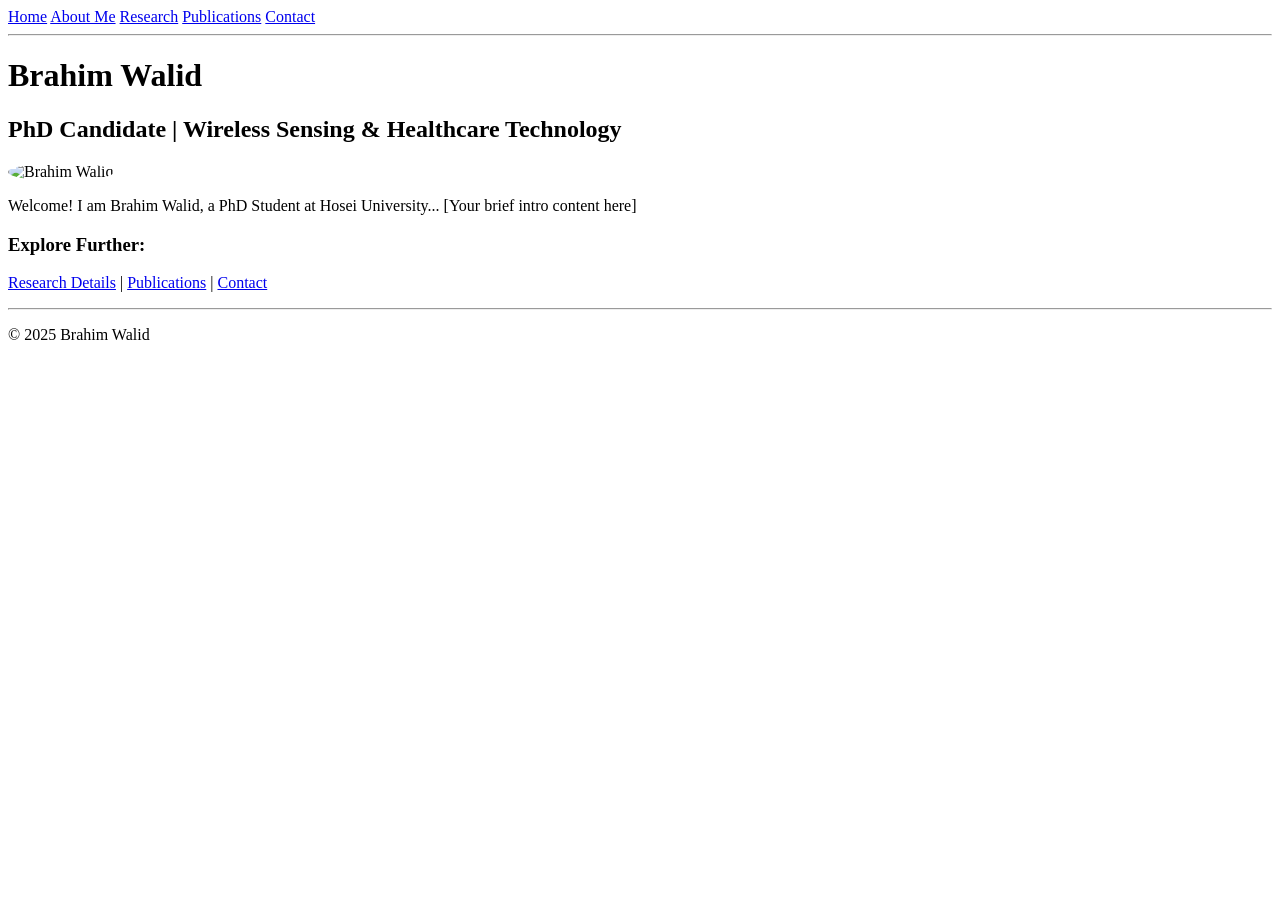
==== index.html @ 8ca1ec5a "initial" ====
<!DOCTYPE html>
<html lang="en">
<head>
    <meta charset="UTF-8">
    <meta name="viewport" content="width=device-width, initial-scale=1.0">
    <title>Brahim Walid - PhD Candidate</title>
    <link rel="stylesheet" href="css/style.css"> </head>
<body>
    <header>
        <nav>
            <a href="index.html">Home</a>
            <a href="about.html">About Me</a>
            <a href="research.html">Research</a>
            <a href="publications.html">Publications</a>
            <a href="contact.html">Contact</a>
            </nav>
        <hr>
    </header>

    <main>
        <h1>Brahim Walid</h1>
        <h2>PhD Candidate | Wireless Sensing & Healthcare Technology</h2>

        <section class="profile-intro">
             <img src="images/your-professional-photo.jpg" alt="Brahim Walid" style="width:150px; border-radius:50%;">
            <div>
                <p>
                    Welcome! I am Brahim Walid, a PhD Student at Hosei University... 
                    [Your brief intro content here]
                </p>
            </div>
        </section>
        
        <section>
            <h3>Explore Further:</h3>
             <p>
                 <a href="research.html">Research Details</a> |
                 <a href="publications.html">Publications</a> |
                 <a href="contact.html">Contact</a>
             </p>
         </section>
    </main>

    <footer>
        <hr>
        <p>&copy; 2025 Brahim Walid</p> </footer>
</body>
</html>
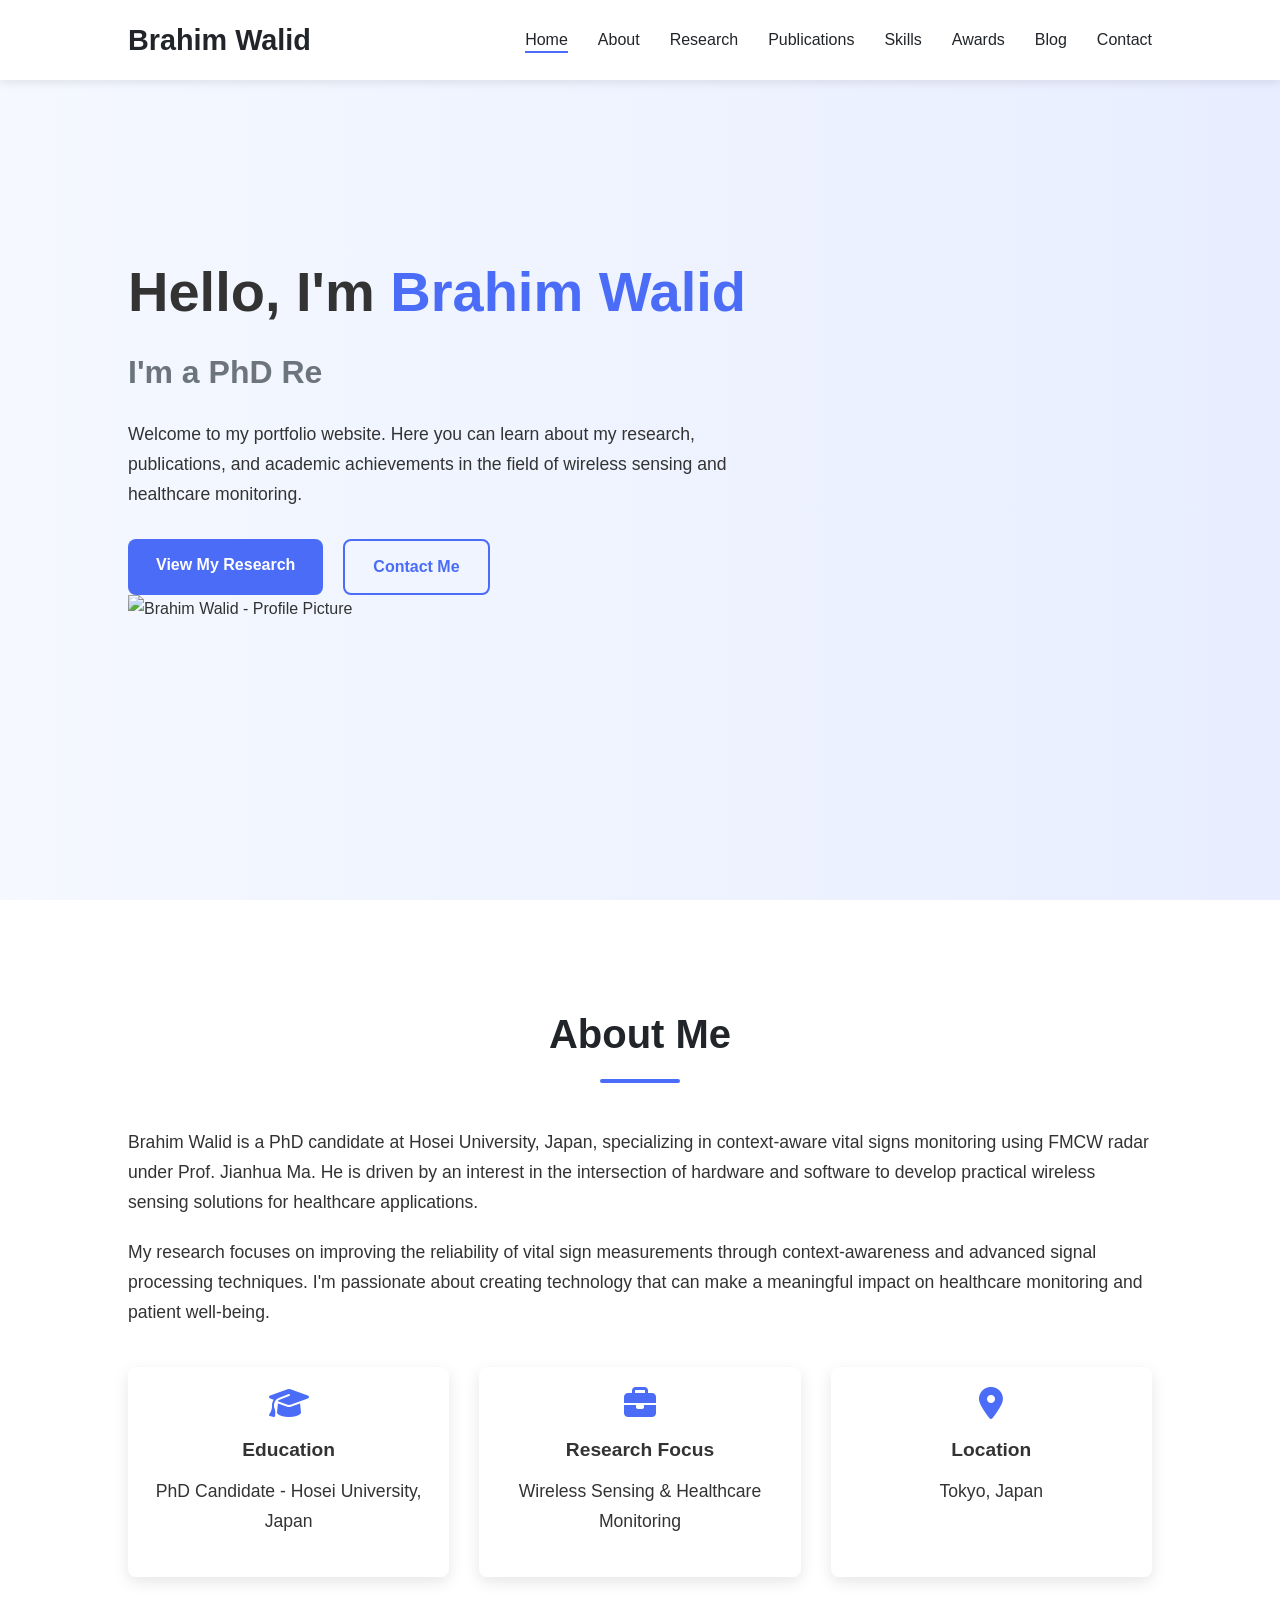
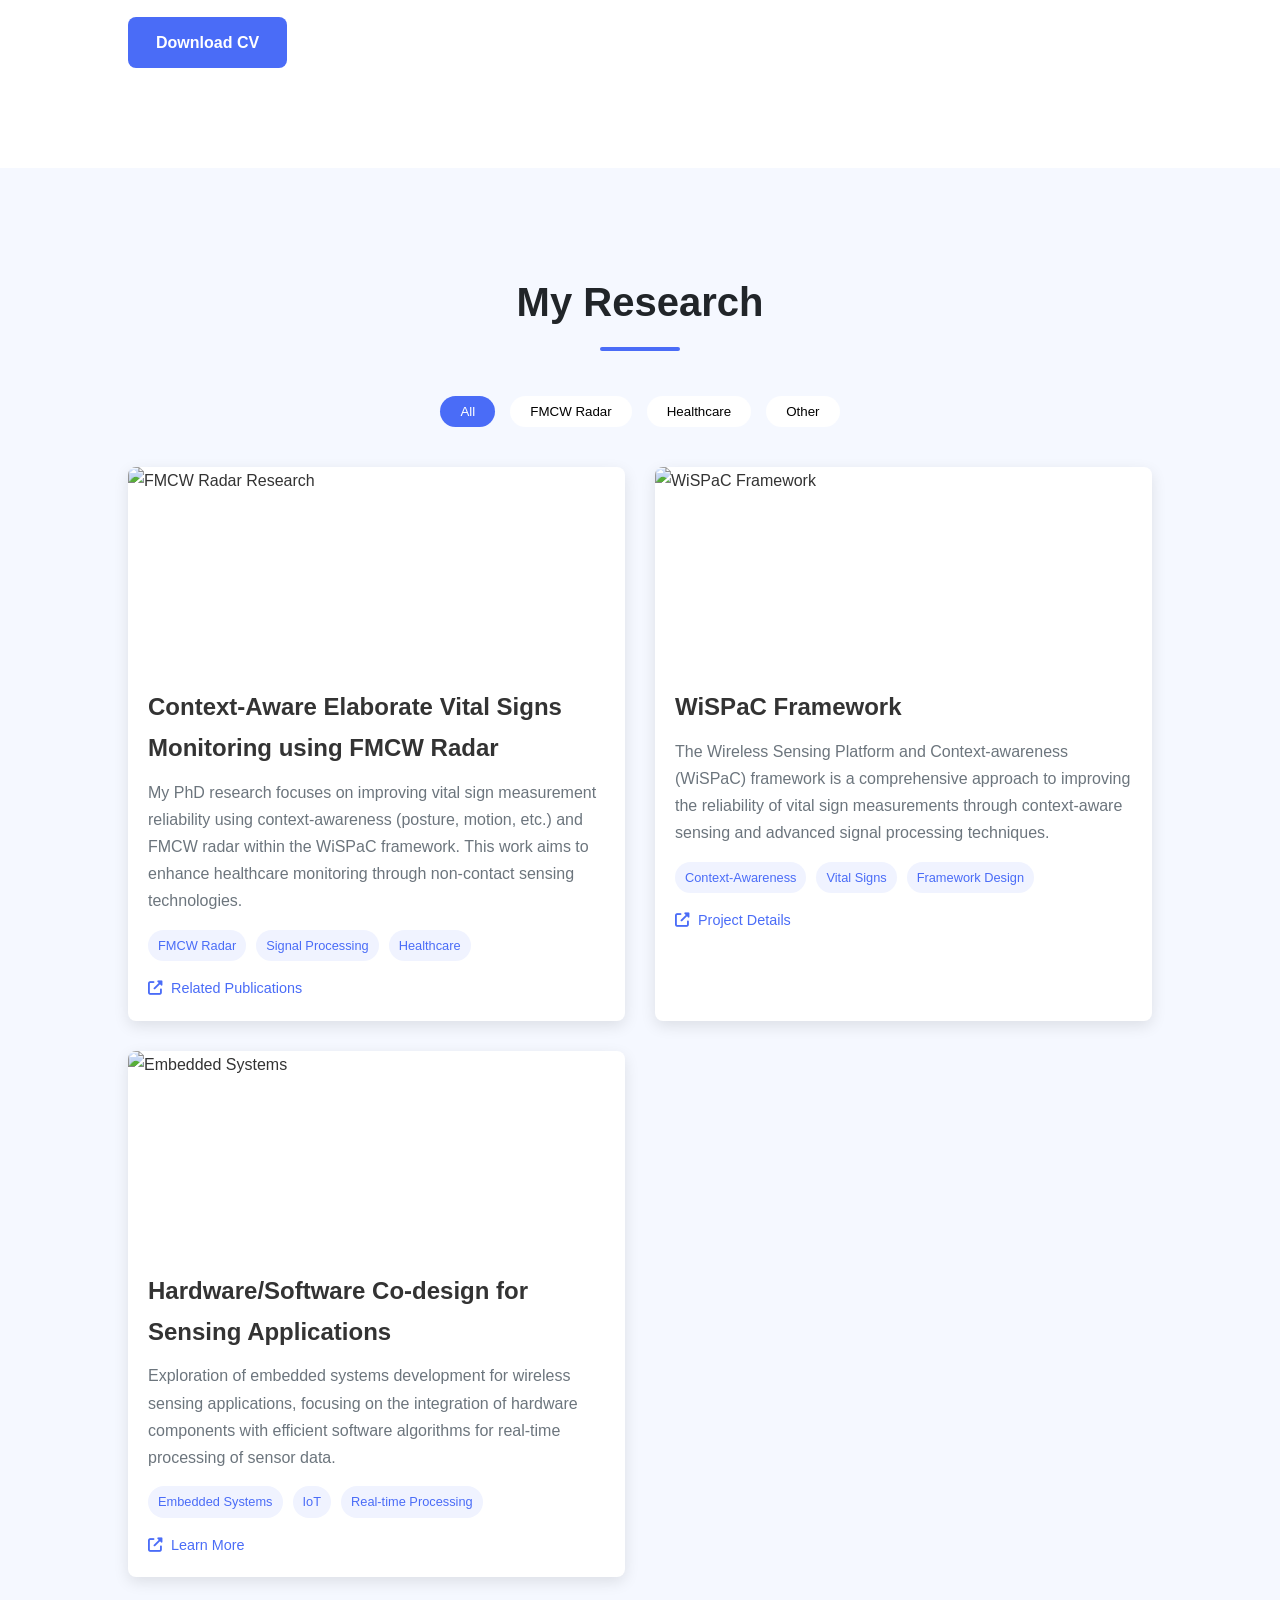
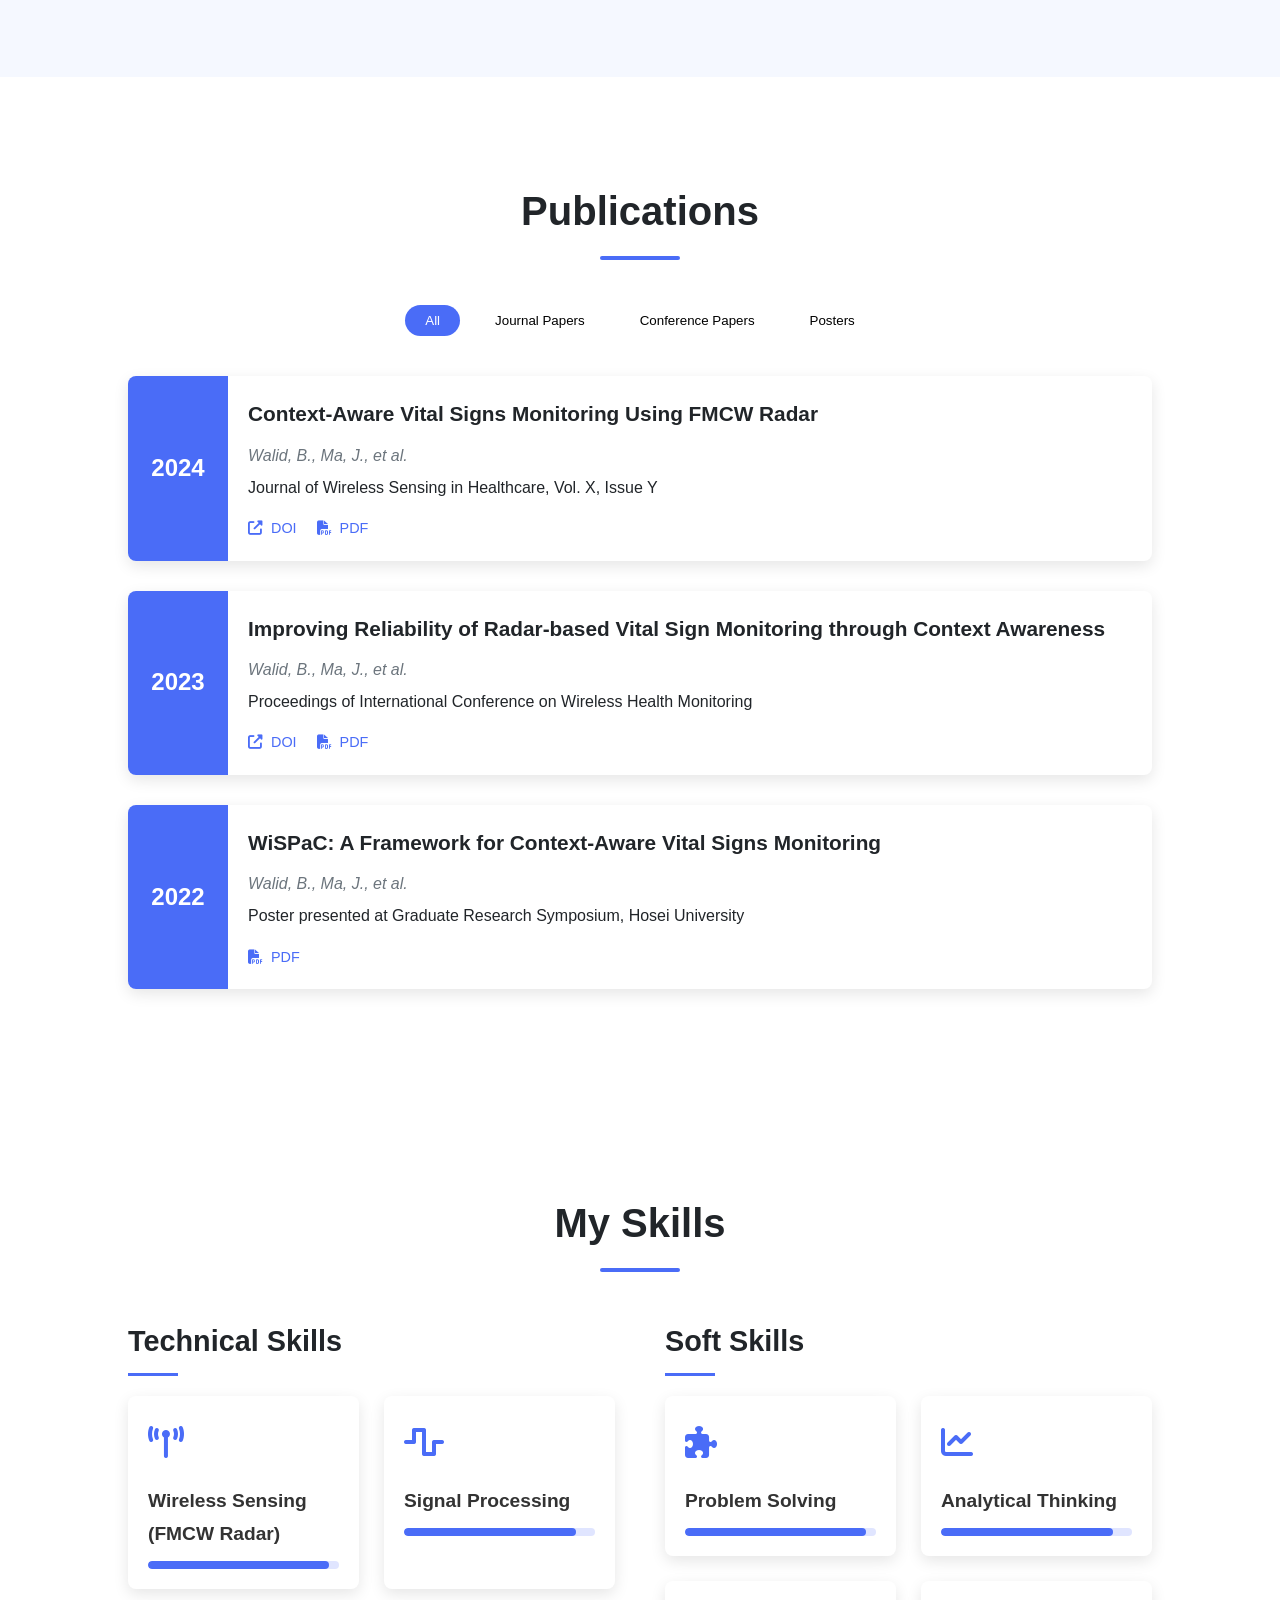
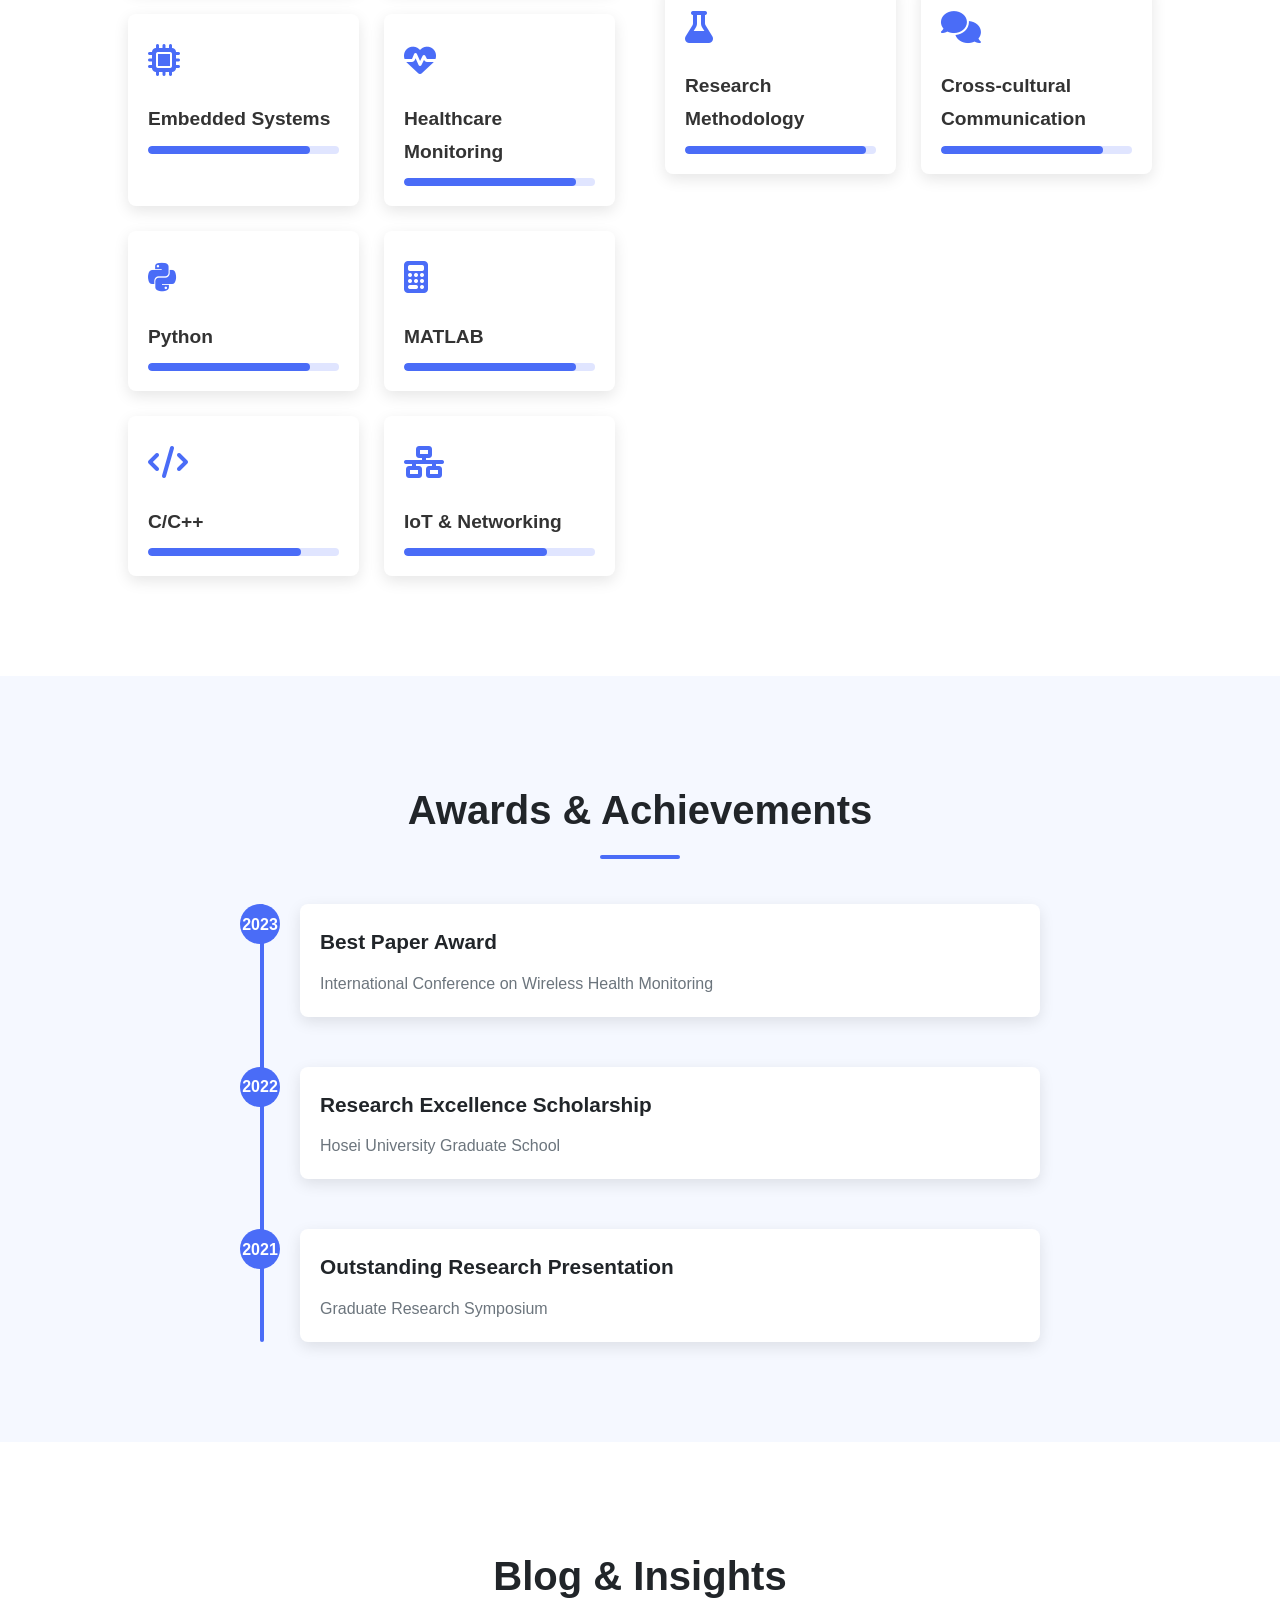
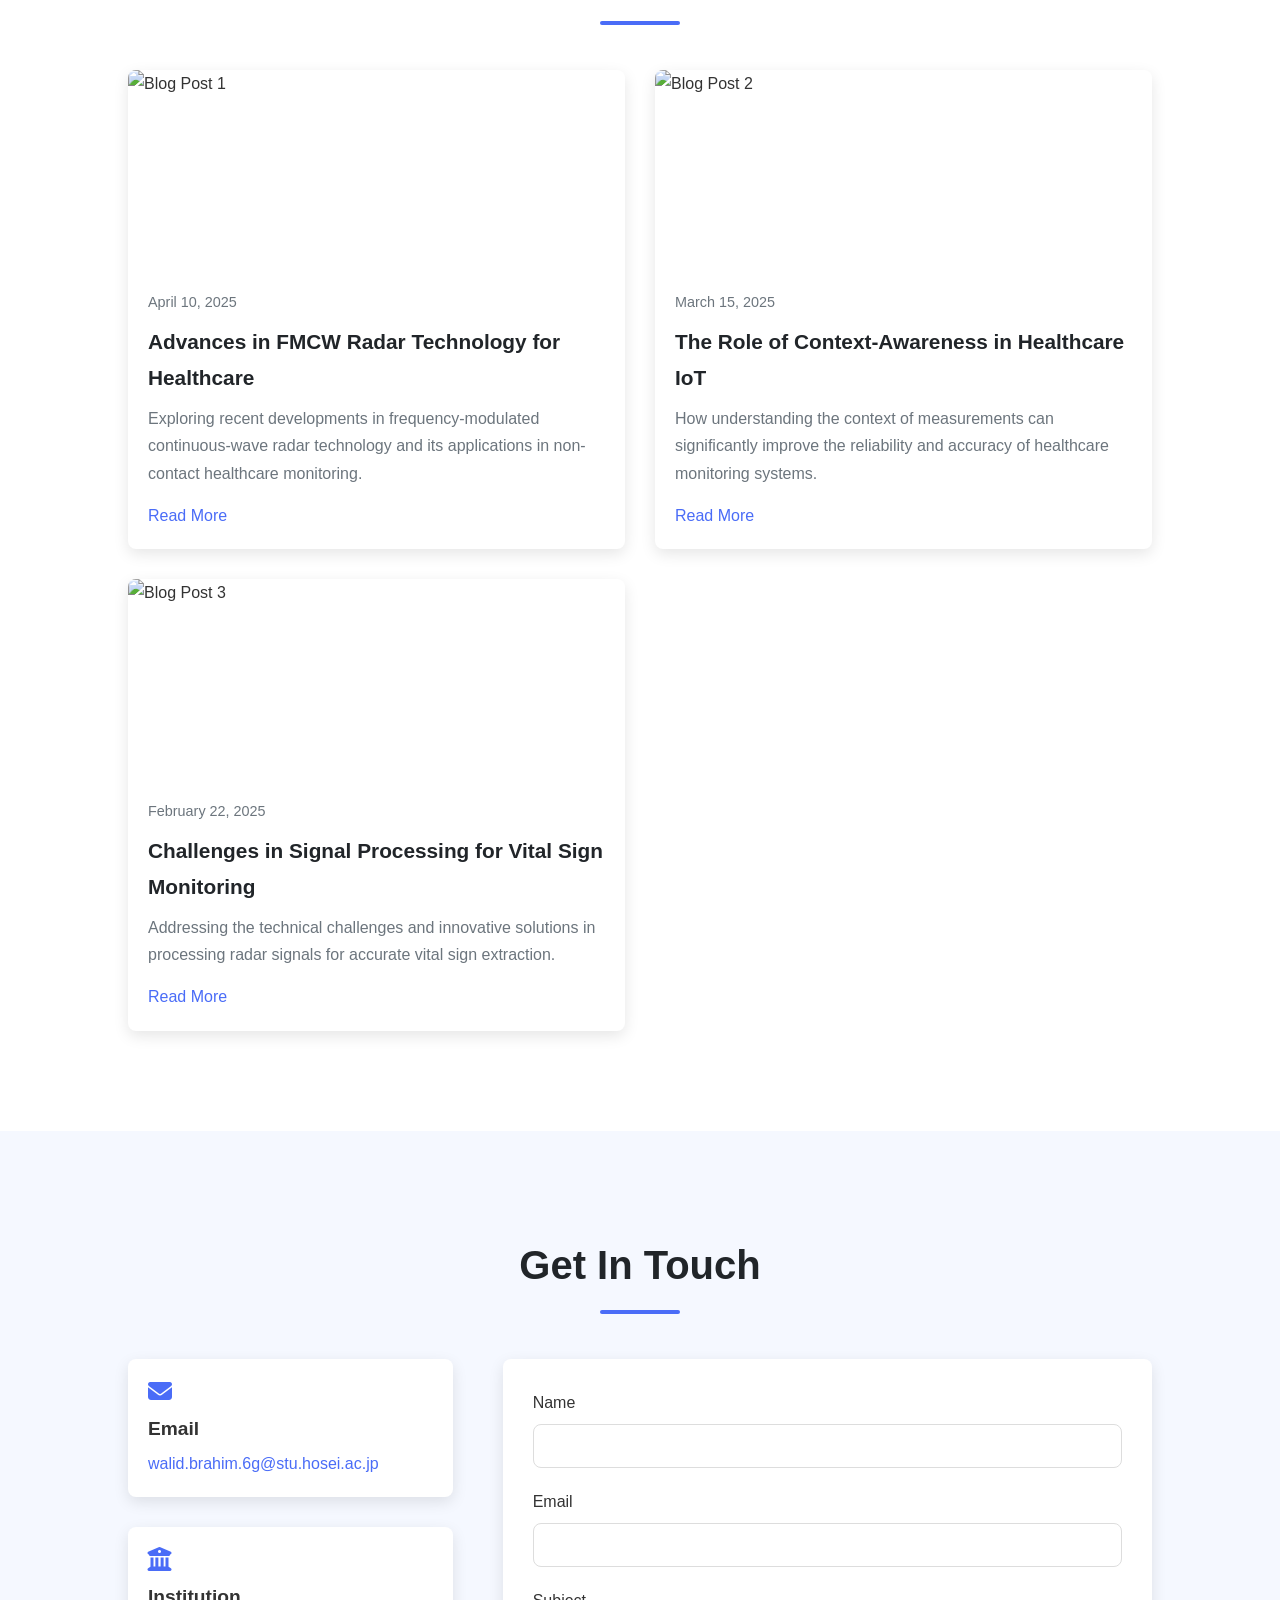
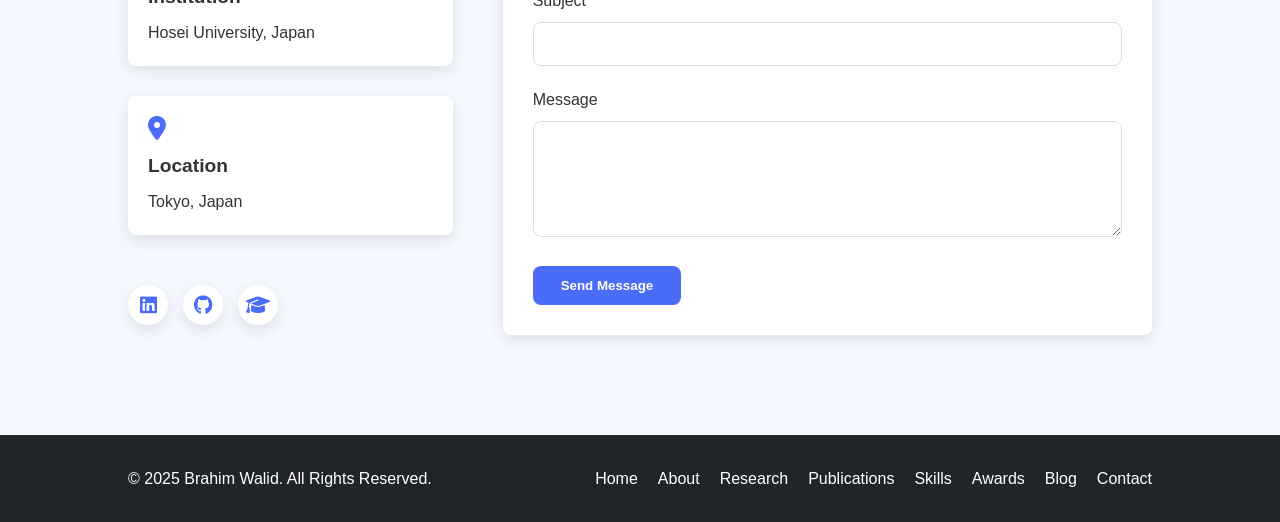
==== commit 6c068e6c: "initial" ====
--- a/index.html
+++ b/index.html
@@ -3,46 +3,457 @@
 <head>
     <meta charset="UTF-8">
     <meta name="viewport" content="width=device-width, initial-scale=1.0">
-    <title>Brahim Walid - PhD Candidate</title>
-    <link rel="stylesheet" href="css/style.css"> </head>
+    <title>Brahim Walid - PhD Researcher</title>
+    <link rel="stylesheet" href="css/styles.css">
+    <link rel="stylesheet" href="css/researcher.css">
+    <link rel="stylesheet" href="https://cdnjs.cloudflare.com/ajax/libs/font-awesome/6.4.0/css/all.min.css">
+    <meta name="description" content="Professional portfolio of Brahim Walid, PhD Candidate at Hosei University specializing in context-aware vital signs monitoring using FMCW radar">
+</head>
 <body>
     <header>
-        <nav>
-            <a href="index.html">Home</a>
-            <a href="about.html">About Me</a>
-            <a href="research.html">Research</a>
-            <a href="publications.html">Publications</a>
-            <a href="contact.html">Contact</a>
+        <div class="container">
+            <nav>
+                <div class="logo">
+                    <h1>Brahim Walid</h1>
+                </div>
+                <ul class="nav-links">
+                    <li><a href="#home">Home</a></li>
+                    <li><a href="#about">About</a></li>
+                    <li><a href="#research">Research</a></li>
+                    <li><a href="#publications">Publications</a></li>
+                    <li><a href="#skills">Skills</a></li>
+                    <li><a href="#awards">Awards</a></li>
+                    <li><a href="#blog">Blog</a></li>
+                    <li><a href="#contact">Contact</a></li>
+                </ul>
+                <div class="hamburger">
+                    <span></span>
+                    <span></span>
+                    <span></span>
+                </div>
             </nav>
-        <hr>
+        </div>
     </header>
 
-    <main>
-        <h1>Brahim Walid</h1>
-        <h2>PhD Candidate | Wireless Sensing & Healthcare Technology</h2>
-
-        <section class="profile-intro">
-             <img src="images/your-professional-photo.jpg" alt="Brahim Walid" style="width:150px; border-radius:50%;">
-            <div>
-                <p>
-                    Welcome! I am Brahim Walid, a PhD Student at Hosei University... 
-                    [Your brief intro content here]
-                </p>
-            </div>
-        </section>
-        
-        <section>
-            <h3>Explore Further:</h3>
-             <p>
-                 <a href="research.html">Research Details</a> |
-                 <a href="publications.html">Publications</a> |
-                 <a href="contact.html">Contact</a>
-             </p>
-         </section>
-    </main>
+    <section id="home" class="hero">
+        <div class="container">
+            <div class="hero-content">
+                <h1>Hello, I'm <span class="highlight">Brahim Walid</span></h1>
+                <h2>I'm a <span class="typed-text"></span></h2>
+                <p>Welcome to my portfolio website. Here you can learn about my research, publications, and academic achievements in the field of wireless sensing and healthcare monitoring.</p>
+                <div class="cta-buttons">
+                    <a href="#research" class="btn primary-btn">View My Research</a>
+                    <a href="#contact" class="btn secondary-btn">Contact Me</a>
+                </div>
+            </div>
+            <div class="hero-image">
+                <!-- Replace with your image -->
+                <img src="images/profile.jpg" alt="Brahim Walid - Profile Picture" class="profile-picture">
+                <!-- Optional: Add a class like 'profile-picture' if you need to style the image specifically -->
+            </div>
+        </div>
+    </section>
+
+    <section id="about" class="about">
+        <div class="container">
+            <h2 class="section-title">About Me</h2>
+            <div class="about-content">
+                <div class="about-text">
+                    <p>Brahim Walid is a PhD candidate at Hosei University, Japan, specializing in context-aware vital signs monitoring using FMCW radar under Prof. Jianhua Ma. He is driven by an interest in the intersection of hardware and software to develop practical wireless sensing solutions for healthcare applications.</p>
+                    <p>My research focuses on improving the reliability of vital sign measurements through context-awareness and advanced signal processing techniques. I'm passionate about creating technology that can make a meaningful impact on healthcare monitoring and patient well-being.</p>
+                    <div class="about-details">
+                        <div class="detail-item">
+                            <i class="fas fa-graduation-cap"></i>
+                            <h3>Education</h3>
+                            <p>PhD Candidate - Hosei University, Japan</p>
+                        </div>
+                        <div class="detail-item">
+                            <i class="fas fa-briefcase"></i>
+                            <h3>Research Focus</h3>
+                            <p>Wireless Sensing & Healthcare Monitoring</p>
+                        </div>
+                        <div class="detail-item">
+                            <i class="fas fa-map-marker-alt"></i>
+                            <h3>Location</h3>
+                            <p>Tokyo, Japan</p>
+                        </div>
+                    </div>
+                    <a href="#" class="btn primary-btn">Download CV</a>
+                </div>
+            </div>
+        </div>
+    </section>
+
+    <section id="research" class="projects">
+        <div class="container">
+            <h2 class="section-title">My Research</h2>
+            <div class="project-filters">
+                <button class="filter-btn active" data-filter="all">All</button>
+                <button class="filter-btn" data-filter="radar">FMCW Radar</button>
+                <button class="filter-btn" data-filter="healthcare">Healthcare</button>
+                <button class="filter-btn" data-filter="other">Other</button>
+            </div>
+            <div class="projects-grid">
+                <!-- Project 1 -->
+                <div class="project-card" data-category="radar">
+                    <div class="project-img">
+                        <img src="https://via.placeholder.com/600x400" alt="FMCW Radar Research">
+                    </div>
+                    <div class="project-info">
+                        <h3>Context-Aware Elaborate Vital Signs Monitoring using FMCW Radar</h3>
+                        <p>My PhD research focuses on improving vital sign measurement reliability using context-awareness (posture, motion, etc.) and FMCW radar within the WiSPaC framework. This work aims to enhance healthcare monitoring through non-contact sensing technologies.</p>
+                        <div class="project-tags">
+                            <span>FMCW Radar</span>
+                            <span>Signal Processing</span>
+                            <span>Healthcare</span>
+                        </div>
+                        <div class="project-links">
+                            <a href="#publications" target="_blank"><i class="fas fa-external-link-alt"></i> Related Publications</a>
+                        </div>
+                    </div>
+                </div>
+                
+                <!-- Project 2 -->
+                <div class="project-card" data-category="healthcare">
+                    <div class="project-img">
+                        <img src="https://via.placeholder.com/600x400" alt="WiSPaC Framework">
+                    </div>
+                    <div class="project-info">
+                        <h3>WiSPaC Framework</h3>
+                        <p>The Wireless Sensing Platform and Context-awareness (WiSPaC) framework is a comprehensive approach to improving the reliability of vital sign measurements through context-aware sensing and advanced signal processing techniques.</p>
+                        <div class="project-tags">
+                            <span>Context-Awareness</span>
+                            <span>Vital Signs</span>
+                            <span>Framework Design</span>
+                        </div>
+                        <div class="project-links">
+                            <a href="#" target="_blank"><i class="fas fa-external-link-alt"></i> Project Details</a>
+                        </div>
+                    </div>
+                </div>
+                
+                <!-- Project 3 -->
+                <div class="project-card" data-category="other">
+                    <div class="project-img">
+                        <img src="https://via.placeholder.com/600x400" alt="Embedded Systems">
+                    </div>
+                    <div class="project-info">
+                        <h3>Hardware/Software Co-design for Sensing Applications</h3>
+                        <p>Exploration of embedded systems development for wireless sensing applications, focusing on the integration of hardware components with efficient software algorithms for real-time processing of sensor data.</p>
+                        <div class="project-tags">
+                            <span>Embedded Systems</span>
+                            <span>IoT</span>
+                            <span>Real-time Processing</span>
+                        </div>
+                        <div class="project-links">
+                            <a href="#" target="_blank"><i class="fas fa-external-link-alt"></i> Learn More</a>
+                        </div>
+                    </div>
+                </div>
+            </div>
+        </div>
+    </section>
+
+    <section id="publications" class="publications">
+        <div class="container">
+            <h2 class="section-title">Publications</h2>
+            <div class="publications-content">
+                <div class="publication-filters">
+                    <button class="filter-btn active" data-filter="all">All</button>
+                    <button class="filter-btn" data-filter="journal">Journal Papers</button>
+                    <button class="filter-btn" data-filter="conference">Conference Papers</button>
+                    <button class="filter-btn" data-filter="poster">Posters</button>
+                </div>
+                <div class="publications-list">
+                    <!-- Sample publications - replace with actual publications -->
+                    <div class="publication-item" data-category="journal">
+                        <div class="publication-year">2024</div>
+                        <div class="publication-details">
+                            <h3>Context-Aware Vital Signs Monitoring Using FMCW Radar</h3>
+                            <p class="authors">Walid, B., Ma, J., et al.</p>
+                            <p class="journal">Journal of Wireless Sensing in Healthcare, Vol. X, Issue Y</p>
+                            <div class="publication-links">
+                                <a href="#" target="_blank"><i class="fas fa-external-link-alt"></i> DOI</a>
+                                <a href="#" target="_blank"><i class="fas fa-file-pdf"></i> PDF</a>
+                            </div>
+                        </div>
+                    </div>
+                    
+                    <div class="publication-item" data-category="conference">
+                        <div class="publication-year">2023</div>
+                        <div class="publication-details">
+                            <h3>Improving Reliability of Radar-based Vital Sign Monitoring through Context Awareness</h3>
+                            <p class="authors">Walid, B., Ma, J., et al.</p>
+                            <p class="journal">Proceedings of International Conference on Wireless Health Monitoring</p>
+                            <div class="publication-links">
+                                <a href="#" target="_blank"><i class="fas fa-external-link-alt"></i> DOI</a>
+                                <a href="#" target="_blank"><i class="fas fa-file-pdf"></i> PDF</a>
+                            </div>
+                        </div>
+                    </div>
+                    
+                    <div class="publication-item" data-category="poster">
+                        <div class="publication-year">2022</div>
+                        <div class="publication-details">
+                            <h3>WiSPaC: A Framework for Context-Aware Vital Signs Monitoring</h3>
+                            <p class="authors">Walid, B., Ma, J., et al.</p>
+                            <p class="journal">Poster presented at Graduate Research Symposium, Hosei University</p>
+                            <div class="publication-links">
+                                <a href="#" target="_blank"><i class="fas fa-file-pdf"></i> PDF</a>
+                            </div>
+                        </div>
+                    </div>
+                </div>
+            </div>
+        </div>
+    </section>
+
+    <section id="skills" class="skills">
+        <div class="container">
+            <h2 class="section-title">My Skills</h2>
+            <div class="skills-content">
+                <div class="skills-category">
+                    <h3>Technical Skills</h3>
+                    <div class="skills-grid">
+                        <div class="skill-item">
+                            <div class="skill-icon"><i class="fas fa-broadcast-tower"></i></div>
+                            <h4>Wireless Sensing (FMCW Radar)</h4>
+                            <div class="skill-bar">
+                                <div class="skill-level" style="width: 95%"></div>
+                            </div>
+                        </div>
+                        <div class="skill-item">
+                            <div class="skill-icon"><i class="fas fa-wave-square"></i></div>
+                            <h4>Signal Processing</h4>
+                            <div class="skill-bar">
+                                <div class="skill-level" style="width: 90%"></div>
+                            </div>
+                        </div>
+                        <div class="skill-item">
+                            <div class="skill-icon"><i class="fas fa-microchip"></i></div>
+                            <h4>Embedded Systems</h4>
+                            <div class="skill-bar">
+                                <div class="skill-level" style="width: 85%"></div>
+                            </div>
+                        </div>
+                        <div class="skill-item">
+                            <div class="skill-icon"><i class="fas fa-heartbeat"></i></div>
+                            <h4>Healthcare Monitoring</h4>
+                            <div class="skill-bar">
+                                <div class="skill-level" style="width: 90%"></div>
+                            </div>
+                        </div>
+                        <div class="skill-item">
+                            <div class="skill-icon"><i class="fab fa-python"></i></div>
+                            <h4>Python</h4>
+                            <div class="skill-bar">
+                                <div class="skill-level" style="width: 85%"></div>
+                            </div>
+                        </div>
+                        <div class="skill-item">
+                            <div class="skill-icon"><i class="fas fa-calculator"></i></div>
+                            <h4>MATLAB</h4>
+                            <div class="skill-bar">
+                                <div class="skill-level" style="width: 90%"></div>
+                            </div>
+                        </div>
+                        <div class="skill-item">
+                            <div class="skill-icon"><i class="fas fa-code"></i></div>
+                            <h4>C/C++</h4>
+                            <div class="skill-bar">
+                                <div class="skill-level" style="width: 80%"></div>
+                            </div>
+                        </div>
+                        <div class="skill-item">
+                            <div class="skill-icon"><i class="fas fa-network-wired"></i></div>
+                            <h4>IoT & Networking</h4>
+                            <div class="skill-bar">
+                                <div class="skill-level" style="width: 75%"></div>
+                            </div>
+                        </div>
+                    </div>
+                </div>
+                
+                <div class="skills-category">
+                    <h3>Soft Skills</h3>
+                    <div class="skills-grid">
+                        <div class="skill-item">
+                            <div class="skill-icon"><i class="fas fa-puzzle-piece"></i></div>
+                            <h4>Problem Solving</h4>
+                            <div class="skill-bar">
+                                <div class="skill-level" style="width: 95%"></div>
+                            </div>
+                        </div>
+                        <div class="skill-item">
+                            <div class="skill-icon"><i class="fas fa-chart-line"></i></div>
+                            <h4>Analytical Thinking</h4>
+                            <div class="skill-bar">
+                                <div class="skill-level" style="width: 90%"></div>
+                            </div>
+                        </div>
+                        <div class="skill-item">
+                            <div class="skill-icon"><i class="fas fa-flask"></i></div>
+                            <h4>Research Methodology</h4>
+                            <div class="skill-bar">
+                                <div class="skill-level" style="width: 95%"></div>
+                            </div>
+                        </div>
+                        <div class="skill-item">
+                            <div class="skill-icon"><i class="fas fa-comments"></i></div>
+                            <h4>Cross-cultural Communication</h4>
+                            <div class="skill-bar">
+                                <div class="skill-level" style="width: 85%"></div>
+                            </div>
+                        </div>
+                    </div>
+                </div>
+            </div>
+        </div>
+    </section>
+
+    <section id="awards" class="awards">
+        <div class="container">
+            <h2 class="section-title">Awards & Achievements</h2>
+            <div class="awards-timeline">
+                <!-- Sample awards - replace with actual awards -->
+                <div class="award-item">
+                    <div class="award-year">2023</div>
+                    <div class="award-content">
+                        <h3>Best Paper Award</h3>
+                        <p>International Conference on Wireless Health Monitoring</p>
+                    </div>
+                </div>
+                <div class="award-item">
+                    <div class="award-year">2022</div>
+                    <div class="award-content">
+                        <h3>Research Excellence Scholarship</h3>
+                        <p>Hosei University Graduate School</p>
+                    </div>
+                </div>
+                <div class="award-item">
+                    <div class="award-year">2021</div>
+                    <div class="award-content">
+                        <h3>Outstanding Research Presentation</h3>
+                        <p>Graduate Research Symposium</p>
+                    </div>
+                </div>
+            </div>
+        </div>
+    </section>
+
+    <section id="blog" class="blog">
+        <div class="container">
+            <h2 class="section-title">Blog & Insights</h2>
+            <div class="blog-grid">
+                <!-- Sample blog posts - replace with actual content -->
+                <div class="blog-card">
+                    <div class="blog-img">
+                        <img src="https://via.placeholder.com/600x400" alt="Blog Post 1">
+                    </div>
+                    <div class="blog-content">
+                        <div class="blog-date">April 10, 2025</div>
+                        <h3>Advances in FMCW Radar Technology for Healthcare</h3>
+                        <p>Exploring recent developments in frequency-modulated continuous-wave radar technology and its applications in non-contact healthcare monitoring.</p>
+                        <a href="#" class="read-more">Read More</a>
+                    </div>
+                </div>
+                
+                <div class="blog-card">
+                    <div class="blog-img">
+                        <img src="https://via.placeholder.com/600x400" alt="Blog Post 2">
+                    </div>
+                    <div class="blog-content">
+                        <div class="blog-date">March 15, 2025</div>
+                        <h3>The Role of Context-Awareness in Healthcare IoT</h3>
+                        <p>How understanding the context of measurements can significantly improve the reliability and accuracy of healthcare monitoring systems.</p>
+                        <a href="#" class="read-more">Read More</a>
+                    </div>
+                </div>
+                
+                <div class="blog-card">
+                    <div class="blog-img">
+                        <img src="https://via.placeholder.com/600x400" alt="Blog Post 3">
+                    </div>
+                    <div class="blog-content">
+                        <div class="blog-date">February 22, 2025</div>
+                        <h3>Challenges in Signal Processing for Vital Sign Monitoring</h3>
+                        <p>Addressing the technical challenges and innovative solutions in processing radar signals for accurate vital sign extraction.</p>
+                        <a href="#" class="read-more">Read More</a>
+                    </div>
+                </div>
+            </div>
+        </div>
+    </section>
+
+    <section id="contact" class="contact">
+        <div class="container">
+            <h2 class="section-title">Get In Touch</h2>
+            <div class="contact-content">
+                <div class="contact-info">
+                    <div class="contact-item">
+                        <i class="fas fa-envelope"></i>
+                        <h3>Email</h3>
+                        <p><a href="mailto:walid.brahim.6g@stu.hosei.ac.jp">walid.brahim.6g@stu.hosei.ac.jp</a></p>
+                    </div>
+                    <div class="contact-item">
+                        <i class="fas fa-university"></i>
+                        <h3>Institution</h3>
+                        <p>Hosei University, Japan</p>
+                    </div>
+                    <div class="contact-item">
+                        <i class="fas fa-map-marker-alt"></i>
+                        <h3>Location</h3>
+                        <p>Tokyo, Japan</p>
+                    </div>
+                    <div class="social-links">
+                        <a href="https://www.linkedin.com/in/brahim-walid-3a1030101/" target="_blank"><i class="fab fa-linkedin"></i></a>
+                        <a href="https://github.com/walidbrahim" target="_blank"><i class="fab fa-github"></i></a>
+                        <a href="https://scholar.google.com/citations?hl=en&user=SBGAeZkAAAAJ" target="_blank"><i class="fas fa-graduation-cap"></i></a>
+                    </div>
+                </div>
+                <div class="contact-form">
+                    <form id="contactForm">
+                        <div class="form-group">
+                            <label for="name">Name</label>
+                            <input type="text" id="name" name="name" required>
+                        </div>
+                        <div class="form-group">
+                            <label for="email">Email</label>
+                            <input type="email" id="email" name="email" required>
+                        </div>
+                        <div class="form-group">
+                            <label for="subject">Subject</label>
+                            <input type="text" id="subject" name="subject" required>
+                        </div>
+                        <div class="form-group">
+                            <label for="message">Message</label>
+                            <textarea id="message" name="message" rows="5" required></textarea>
+                        </div>
+                        <button type="submit" class="btn primary-btn">Send Message</button>
+                    </form>
+                </div>
+            </div>
+        </div>
+    </section>
 
     <footer>
-        <hr>
-        <p>&copy; 2025 Brahim Walid</p> </footer>
+        <div class="container">
+            <div class="footer-content">
+                <p>&copy; 2025 Brahim Walid. All Rights Reserved.</p>
+                <div class="footer-links">
+                    <a href="#home">Home</a>
+                    <a href="#about">About</a>
+                    <a href="#research">Research</a>
+                    <a href="#publications">Publications</a>
+                    <a href="#skills">Skills</a>
+                    <a href="#awards">Awards</a>
+                    <a href="#blog">Blog</a>
+                    <a href="#contact">Contact</a>
+                </div>
+            </div>
+        </div>
+    </footer>
+
+    <script src="js/script.js"></script>
 </body>
-</html>+</html>
--- a/css/styles.css
+++ b/css/styles.css
@@ -0,0 +1,738 @@
+/* 
+   Main Stylesheet for Portfolio Website
+   Author: Your Name
+   Date: April 2025
+*/
+
+/* ===== VARIABLES ===== */
+:root {
+    --primary-color: #4a6cf7;
+    --secondary-color: #6c757d;
+    --dark-color: #212529;
+    --light-color: #f8f9fa;
+    --success-color: #28a745;
+    --danger-color: #dc3545;
+    --body-color: #f5f8ff;
+    --text-color: #333;
+    --border-radius: 8px;
+    --box-shadow: 0 5px 15px rgba(0, 0, 0, 0.1);
+    --transition: all 0.3s ease;
+    --container-width-lg: 80%;
+    --container-width-md: 90%;
+}
+
+/* ===== RESET & BASE STYLES ===== */
+* {
+    margin: 0;
+    padding: 0;
+    box-sizing: border-box;
+}
+
+html {
+    scroll-behavior: smooth;
+    scroll-padding-top: 80px;
+}
+
+body {
+    font-family: 'Segoe UI', Tahoma, Geneva, Verdana, sans-serif;
+    line-height: 1.7;
+    color: var(--text-color);
+    background-color: var(--body-color);
+    overflow-x: hidden;
+}
+
+a {
+    text-decoration: none;
+    color: var(--primary-color);
+    transition: var(--transition);
+}
+
+a:hover {
+    color: #3a57d7;
+}
+
+ul {
+    list-style: none;
+}
+
+img {
+    display: block;
+    width: 100%;
+    object-fit: cover;
+}
+
+section {
+    padding: 100px 0;
+}
+
+.container {
+    width: var(--container-width-lg);
+    max-width: 1200px;
+    margin: 0 auto;
+}
+
+.section-title {
+    text-align: center;
+    margin-bottom: 60px;
+    position: relative;
+    font-size: 2.5rem;
+    font-weight: 700;
+    color: var(--dark-color);
+}
+
+.section-title::after {
+    content: '';
+    position: absolute;
+    bottom: -15px;
+    left: 50%;
+    transform: translateX(-50%);
+    width: 80px;
+    height: 4px;
+    background: var(--primary-color);
+    border-radius: 2px;
+}
+
+.highlight {
+    color: var(--primary-color);
+}
+
+/* ===== BUTTONS ===== */
+.btn {
+    display: inline-block;
+    padding: 12px 28px;
+    border-radius: var(--border-radius);
+    font-weight: 600;
+    transition: var(--transition);
+    cursor: pointer;
+    text-align: center;
+    border: none;
+}
+
+.primary-btn {
+    background: var(--primary-color);
+    color: white;
+}
+
+.primary-btn:hover {
+    background: #3a57d7;
+    color: white;
+    transform: translateY(-3px);
+    box-shadow: 0 10px 20px rgba(0, 0, 0, 0.1);
+}
+
+.secondary-btn {
+    background: transparent;
+    color: var(--primary-color);
+    border: 2px solid var(--primary-color);
+}
+
+.secondary-btn:hover {
+    background: var(--primary-color);
+    color: white;
+    transform: translateY(-3px);
+    box-shadow: 0 10px 20px rgba(0, 0, 0, 0.1);
+}
+
+/* ===== HEADER & NAVIGATION ===== */
+header {
+    position: fixed;
+    top: 0;
+    left: 0;
+    width: 100%;
+    z-index: 1000;
+    background: white;
+    box-shadow: 0 2px 10px rgba(0, 0, 0, 0.1);
+    transition: var(--transition);
+}
+
+header.scrolled {
+    box-shadow: 0 5px 15px rgba(0, 0, 0, 0.1);
+}
+
+nav {
+    display: flex;
+    justify-content: space-between;
+    align-items: center;
+    height: 80px;
+}
+
+.logo h1 {
+    font-size: 1.8rem;
+    font-weight: 700;
+    color: var(--dark-color);
+}
+
+.nav-links {
+    display: flex;
+    gap: 30px;
+}
+
+.nav-links a {
+    color: var(--dark-color);
+    font-weight: 500;
+    position: relative;
+}
+
+.nav-links a::after {
+    content: '';
+    position: absolute;
+    bottom: -5px;
+    left: 0;
+    width: 0;
+    height: 2px;
+    background: var(--primary-color);
+    transition: var(--transition);
+}
+
+.nav-links a:hover::after,
+.nav-links a.active::after {
+    width: 100%;
+}
+
+.hamburger {
+    display: none;
+    cursor: pointer;
+}
+
+.hamburger span {
+    display: block;
+    width: 25px;
+    height: 3px;
+    background: var(--dark-color);
+    margin: 5px 0;
+    transition: var(--transition);
+}
+
+/* ===== HERO SECTION ===== */
+.hero {
+    height: 100vh;
+    display: flex;
+    align-items: center;
+    padding-top: 80px;
+    background: linear-gradient(to right, #f5f8ff, #e8eeff);
+}
+
+.hero-content {
+    flex: 1;
+}
+
+.hero-content h1 {
+    font-size: 3.5rem;
+    font-weight: 700;
+    margin-bottom: 20px;
+    line-height: 1.2;
+}
+
+.hero-content h2 {
+    font-size: 2rem;
+    font-weight: 600;
+    margin-bottom: 20px;
+    color: var(--secondary-color);
+}
+
+.hero-content p {
+    font-size: 1.1rem;
+    margin-bottom: 30px;
+    max-width: 600px;
+}
+
+.cta-buttons {
+    display: flex;
+    gap: 20px;
+}
+
+.hero-image {
+    flex: 1;
+    display: flex;
+    justify-content: center;
+    align-items: center;
+}
+
+.profile-placeholder {
+    width: 300px;
+    height: 300px;
+    background: #e0e5ff;
+    border-radius: 50%;
+    display: flex;
+    justify-content: center;
+    align-items: center;
+    box-shadow: var(--box-shadow);
+}
+
+.profile-placeholder i {
+    font-size: 100px;
+    color: var(--primary-color);
+}
+
+/* ===== ABOUT SECTION ===== */
+.about {
+    background: white;
+}
+
+.about-content {
+    display: flex;
+    gap: 50px;
+}
+
+.about-text {
+    flex: 1;
+}
+
+.about-text p {
+    margin-bottom: 20px;
+    font-size: 1.1rem;
+}
+
+.about-details {
+    display: grid;
+    grid-template-columns: repeat(3, 1fr);
+    gap: 30px;
+    margin: 40px 0;
+}
+
+.detail-item {
+    text-align: center;
+    padding: 20px;
+    border-radius: var(--border-radius);
+    box-shadow: var(--box-shadow);
+    transition: var(--transition);
+}
+
+.detail-item:hover {
+    transform: translateY(-5px);
+}
+
+.detail-item i {
+    font-size: 2rem;
+    color: var(--primary-color);
+    margin-bottom: 15px;
+}
+
+.detail-item h3 {
+    font-size: 1.2rem;
+    margin-bottom: 10px;
+}
+
+/* ===== PROJECTS SECTION ===== */
+.projects {
+    background: var(--body-color);
+}
+
+.project-filters {
+    display: flex;
+    justify-content: center;
+    gap: 15px;
+    margin-bottom: 40px;
+}
+
+.filter-btn {
+    padding: 8px 20px;
+    border: none;
+    background: white;
+    border-radius: 30px;
+    cursor: pointer;
+    font-weight: 500;
+    transition: var(--transition);
+}
+
+.filter-btn.active,
+.filter-btn:hover {
+    background: var(--primary-color);
+    color: white;
+}
+
+.projects-grid {
+    display: grid;
+    grid-template-columns: repeat(auto-fill, minmax(350px, 1fr));
+    gap: 30px;
+}
+
+.project-card {
+    background: white;
+    border-radius: var(--border-radius);
+    overflow: hidden;
+    box-shadow: var(--box-shadow);
+    transition: var(--transition);
+}
+
+.project-card:hover {
+    transform: translateY(-10px);
+}
+
+.project-img {
+    height: 200px;
+    overflow: hidden;
+}
+
+.project-img img {
+    transition: var(--transition);
+}
+
+.project-card:hover .project-img img {
+    transform: scale(1.1);
+}
+
+.project-info {
+    padding: 20px;
+}
+
+.project-info h3 {
+    font-size: 1.5rem;
+    margin-bottom: 10px;
+}
+
+.project-info p {
+    margin-bottom: 15px;
+    color: var(--secondary-color);
+}
+
+.project-tags {
+    display: flex;
+    flex-wrap: wrap;
+    gap: 10px;
+    margin-bottom: 15px;
+}
+
+.project-tags span {
+    background: #f0f3ff;
+    color: var(--primary-color);
+    padding: 5px 10px;
+    border-radius: 20px;
+    font-size: 0.8rem;
+    font-weight: 500;
+}
+
+.project-links {
+    display: flex;
+    gap: 20px;
+}
+
+.project-links a {
+    font-size: 0.9rem;
+    font-weight: 500;
+}
+
+.project-links a i {
+    margin-right: 5px;
+}
+
+/* ===== SKILLS SECTION ===== */
+.skills {
+    background: white;
+}
+
+.skills-content {
+    display: grid;
+    grid-template-columns: repeat(2, 1fr);
+    gap: 50px;
+}
+
+.skills-category h3 {
+    font-size: 1.8rem;
+    margin-bottom: 30px;
+    color: var(--dark-color);
+    position: relative;
+    display: inline-block;
+}
+
+.skills-category h3::after {
+    content: '';
+    position: absolute;
+    bottom: -10px;
+    left: 0;
+    width: 50px;
+    height: 3px;
+    background: var(--primary-color);
+}
+
+.skills-grid {
+    display: grid;
+    grid-template-columns: repeat(2, 1fr);
+    gap: 25px;
+}
+
+.skill-item {
+    padding: 20px;
+    border-radius: var(--border-radius);
+    box-shadow: var(--box-shadow);
+    transition: var(--transition);
+}
+
+.skill-item:hover {
+    transform: translateY(-5px);
+}
+
+.skill-icon {
+    font-size: 2rem;
+    color: var(--primary-color);
+    margin-bottom: 15px;
+}
+
+.skill-item h4 {
+    font-size: 1.2rem;
+    margin-bottom: 10px;
+}
+
+.skill-bar {
+    height: 8px;
+    background: #e0e5ff;
+    border-radius: 4px;
+    overflow: hidden;
+}
+
+.skill-level {
+    height: 100%;
+    background: var(--primary-color);
+    border-radius: 4px;
+}
+
+/* ===== CONTACT SECTION ===== */
+.contact {
+    background: var(--body-color);
+}
+
+.contact-content {
+    display: grid;
+    grid-template-columns: 1fr 2fr;
+    gap: 50px;
+}
+
+.contact-info {
+    display: flex;
+    flex-direction: column;
+    gap: 30px;
+}
+
+.contact-item {
+    display: flex;
+    flex-direction: column;
+    align-items: flex-start;
+    padding: 20px;
+    border-radius: var(--border-radius);
+    background: white;
+    box-shadow: var(--box-shadow);
+    transition: var(--transition);
+}
+
+.contact-item:hover {
+    transform: translateY(-5px);
+}
+
+.contact-item i {
+    font-size: 1.5rem;
+    color: var(--primary-color);
+    margin-bottom: 10px;
+}
+
+.contact-item h3 {
+    font-size: 1.2rem;
+    margin-bottom: 5px;
+}
+
+.social-links {
+    display: flex;
+    gap: 15px;
+    margin-top: 20px;
+}
+
+.social-links a {
+    display: flex;
+    justify-content: center;
+    align-items: center;
+    width: 40px;
+    height: 40px;
+    border-radius: 50%;
+    background: white;
+    color: var(--primary-color);
+    font-size: 1.2rem;
+    box-shadow: var(--box-shadow);
+    transition: var(--transition);
+}
+
+.social-links a:hover {
+    background: var(--primary-color);
+    color: white;
+    transform: translateY(-3px);
+}
+
+.contact-form {
+    background: white;
+    padding: 30px;
+    border-radius: var(--border-radius);
+    box-shadow: var(--box-shadow);
+}
+
+.form-group {
+    margin-bottom: 20px;
+}
+
+.form-group label {
+    display: block;
+    margin-bottom: 8px;
+    font-weight: 500;
+}
+
+.form-group input,
+.form-group textarea {
+    width: 100%;
+    padding: 12px 15px;
+    border: 1px solid #ddd;
+    border-radius: var(--border-radius);
+    font-family: inherit;
+    font-size: 1rem;
+    transition: var(--transition);
+}
+
+.form-group input:focus,
+.form-group textarea:focus {
+    outline: none;
+    border-color: var(--primary-color);
+    box-shadow: 0 0 0 3px rgba(74, 108, 247, 0.2);
+}
+
+/* ===== FOOTER ===== */
+footer {
+    background: var(--dark-color);
+    color: white;
+    padding: 30px 0;
+}
+
+.footer-content {
+    display: flex;
+    justify-content: space-between;
+    align-items: center;
+}
+
+.footer-links {
+    display: flex;
+    gap: 20px;
+}
+
+.footer-links a {
+    color: white;
+    font-weight: 500;
+}
+
+.footer-links a:hover {
+    color: var(--primary-color);
+}
+
+/* ===== RESPONSIVE DESIGN ===== */
+@media screen and (max-width: 1024px) {
+    .container {
+        width: var(--container-width-md);
+    }
+    
+    .hero-content h1 {
+        font-size: 3rem;
+    }
+    
+    .hero-content h2 {
+        font-size: 1.8rem;
+    }
+    
+    .skills-content {
+        grid-template-columns: 1fr;
+    }
+}
+
+@media screen and (max-width: 768px) {
+    .nav-links {
+        position: fixed;
+        top: 80px;
+        right: -100%;
+        width: 70%;
+        height: calc(100vh - 80px);
+        background: white;
+        flex-direction: column;
+        align-items: center;
+        justify-content: center;
+        transition: var(--transition);
+        box-shadow: -5px 0 15px rgba(0, 0, 0, 0.1);
+    }
+    
+    .nav-links.active {
+        right: 0;
+    }
+    
+    .hamburger {
+        display: block;
+    }
+    
+    .hamburger.active span:nth-child(1) {
+        transform: rotate(45deg) translate(5px, 6px);
+    }
+    
+    .hamburger.active span:nth-child(2) {
+        opacity: 0;
+    }
+    
+    .hamburger.active span:nth-child(3) {
+        transform: rotate(-45deg) translate(5px, -6px);
+    }
+    
+    .hero {
+        height: auto;
+        padding: 150px 0 100px;
+    }
+    
+    .hero .container {
+        flex-direction: column;
+        text-align: center;
+    }
+    
+    .hero-content {
+        margin-bottom: 50px;
+    }
+    
+    .hero-content p {
+        margin: 0 auto 30px;
+    }
+    
+    .cta-buttons {
+        justify-content: center;
+    }
+    
+    .about-content {
+        flex-direction: column;
+    }
+    
+    .about-details {
+        grid-template-columns: 1fr;
+    }
+    
+    .projects-grid {
+        grid-template-columns: 1fr;
+    }
+    
+    .contact-content {
+        grid-template-columns: 1fr;
+    }
+}
+
+@media screen and (max-width: 480px) {
+    .section-title {
+        font-size: 2rem;
+    }
+    
+    .hero-content h1 {
+        font-size: 2.5rem;
+    }
+    
+    .hero-content h2 {
+        font-size: 1.5rem;
+    }
+    
+    .cta-buttons {
+        flex-direction: column;
+        gap: 15px;
+    }
+    
+    .skills-grid {
+        grid-template-columns: 1fr;
+    }
+    
+    .project-filters {
+        flex-wrap: wrap;
+    }
+}
--- a/css/researcher.css
+++ b/css/researcher.css
@@ -0,0 +1,273 @@
+/* 
+   Additional CSS for Researcher-Specific Sections
+   Author: Brahim Walid
+   Date: April 2025
+*/
+
+/* ===== PUBLICATIONS SECTION ===== */
+.publications {
+    background: white;
+    padding: 100px 0;
+}
+
+.publications-content {
+    display: flex;
+    flex-direction: column;
+}
+
+.publication-filters {
+    display: flex;
+    justify-content: center;
+    gap: 15px;
+    margin-bottom: 40px;
+}
+
+.publications-list {
+    display: flex;
+    flex-direction: column;
+    gap: 30px;
+}
+
+.publication-item {
+    display: flex;
+    background: white;
+    border-radius: var(--border-radius);
+    box-shadow: var(--box-shadow);
+    overflow: hidden;
+    transition: var(--transition);
+}
+
+.publication-item:hover {
+    transform: translateY(-5px);
+}
+
+.publication-year {
+    background: var(--primary-color);
+    color: white;
+    padding: 20px;
+    min-width: 100px;
+    display: flex;
+    justify-content: center;
+    align-items: center;
+    font-size: 1.5rem;
+    font-weight: 700;
+}
+
+.publication-details {
+    padding: 20px;
+    flex: 1;
+}
+
+.publication-details h3 {
+    font-size: 1.3rem;
+    margin-bottom: 10px;
+    color: var(--dark-color);
+}
+
+.authors {
+    color: var(--secondary-color);
+    margin-bottom: 5px;
+    font-style: italic;
+}
+
+.journal {
+    color: var(--dark-color);
+    margin-bottom: 15px;
+    font-weight: 500;
+}
+
+.publication-links {
+    display: flex;
+    gap: 20px;
+}
+
+.publication-links a {
+    font-size: 0.9rem;
+    font-weight: 500;
+    color: var(--primary-color);
+}
+
+.publication-links a i {
+    margin-right: 5px;
+}
+
+/* ===== AWARDS SECTION ===== */
+.awards {
+    background: var(--body-color);
+    padding: 100px 0;
+}
+
+.awards-timeline {
+    position: relative;
+    max-width: 800px;
+    margin: 0 auto;
+}
+
+.awards-timeline::before {
+    content: '';
+    position: absolute;
+    top: 0;
+    left: 20px;
+    height: 100%;
+    width: 4px;
+    background: var(--primary-color);
+    border-radius: 2px;
+}
+
+.award-item {
+    position: relative;
+    padding-left: 60px;
+    margin-bottom: 50px;
+}
+
+.award-item:last-child {
+    margin-bottom: 0;
+}
+
+.award-year {
+    position: absolute;
+    left: 0;
+    top: 0;
+    width: 40px;
+    height: 40px;
+    background: var(--primary-color);
+    color: white;
+    border-radius: 50%;
+    display: flex;
+    justify-content: center;
+    align-items: center;
+    font-weight: 700;
+    z-index: 1;
+}
+
+.award-content {
+    background: white;
+    padding: 20px;
+    border-radius: var(--border-radius);
+    box-shadow: var(--box-shadow);
+    transition: var(--transition);
+}
+
+.award-content:hover {
+    transform: translateY(-5px);
+}
+
+.award-content h3 {
+    font-size: 1.3rem;
+    margin-bottom: 10px;
+    color: var(--dark-color);
+}
+
+.award-content p {
+    color: var(--secondary-color);
+}
+
+/* ===== BLOG SECTION ===== */
+.blog {
+    background: white;
+    padding: 100px 0;
+}
+
+.blog-grid {
+    display: grid;
+    grid-template-columns: repeat(auto-fill, minmax(350px, 1fr));
+    gap: 30px;
+}
+
+.blog-card {
+    background: white;
+    border-radius: var(--border-radius);
+    overflow: hidden;
+    box-shadow: var(--box-shadow);
+    transition: var(--transition);
+}
+
+.blog-card:hover {
+    transform: translateY(-10px);
+}
+
+.blog-img {
+    height: 200px;
+    overflow: hidden;
+}
+
+.blog-img img {
+    transition: var(--transition);
+}
+
+.blog-card:hover .blog-img img {
+    transform: scale(1.1);
+}
+
+.blog-content {
+    padding: 20px;
+}
+
+.blog-date {
+    color: var(--secondary-color);
+    font-size: 0.9rem;
+    margin-bottom: 10px;
+}
+
+.blog-content h3 {
+    font-size: 1.3rem;
+    margin-bottom: 10px;
+    color: var(--dark-color);
+}
+
+.blog-content p {
+    color: var(--secondary-color);
+    margin-bottom: 15px;
+}
+
+.read-more {
+    display: inline-block;
+    color: var(--primary-color);
+    font-weight: 500;
+    position: relative;
+}
+
+.read-more::after {
+    content: '';
+    position: absolute;
+    bottom: -2px;
+    left: 0;
+    width: 0;
+    height: 2px;
+    background: var(--primary-color);
+    transition: var(--transition);
+}
+
+.read-more:hover::after {
+    width: 100%;
+}
+
+/* ===== RESPONSIVE DESIGN FOR RESEARCHER SECTIONS ===== */
+@media screen and (max-width: 768px) {
+    .publication-item {
+        flex-direction: column;
+    }
+    
+    .publication-year {
+        width: 100%;
+        padding: 10px;
+    }
+    
+    .awards-timeline::before {
+        left: 15px;
+    }
+    
+    .award-item {
+        padding-left: 50px;
+    }
+    
+    .award-year {
+        width: 30px;
+        height: 30px;
+        font-size: 0.8rem;
+    }
+    
+    .blog-grid {
+        grid-template-columns: 1fr;
+    }
+}
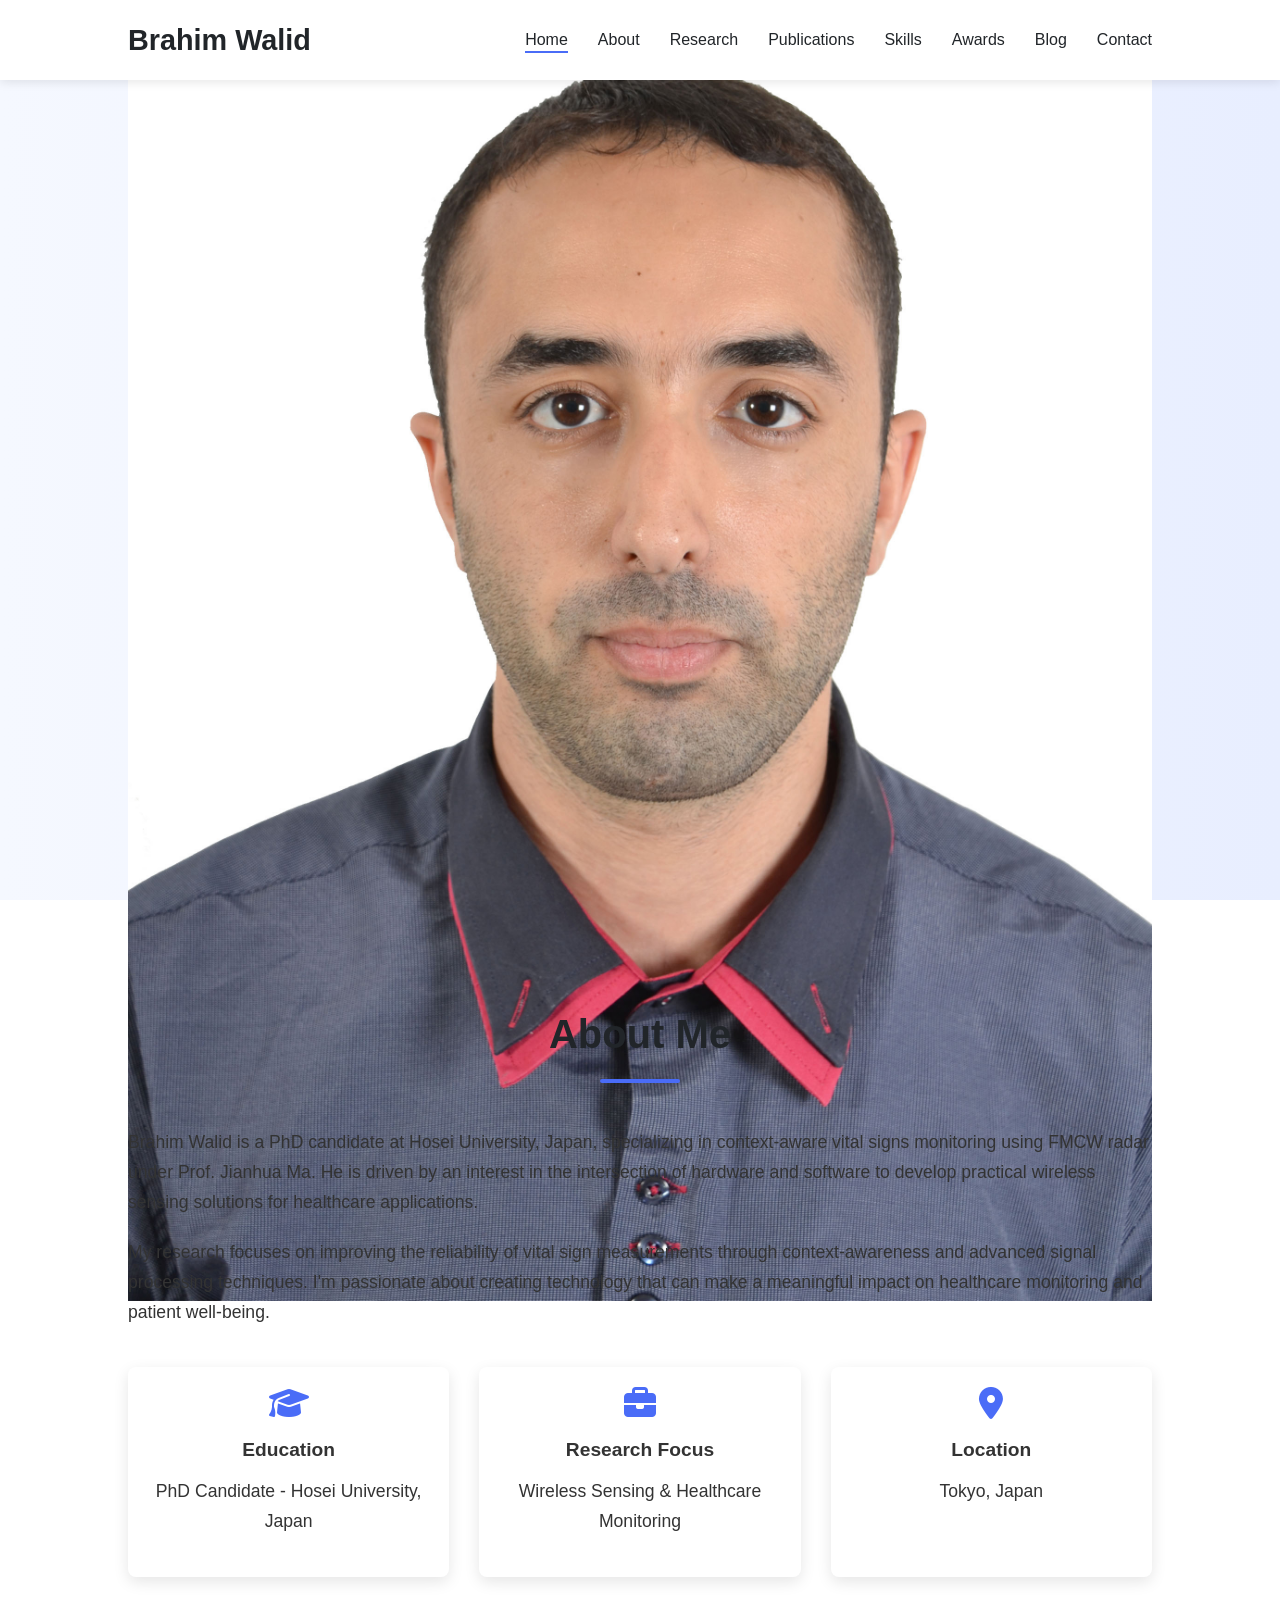
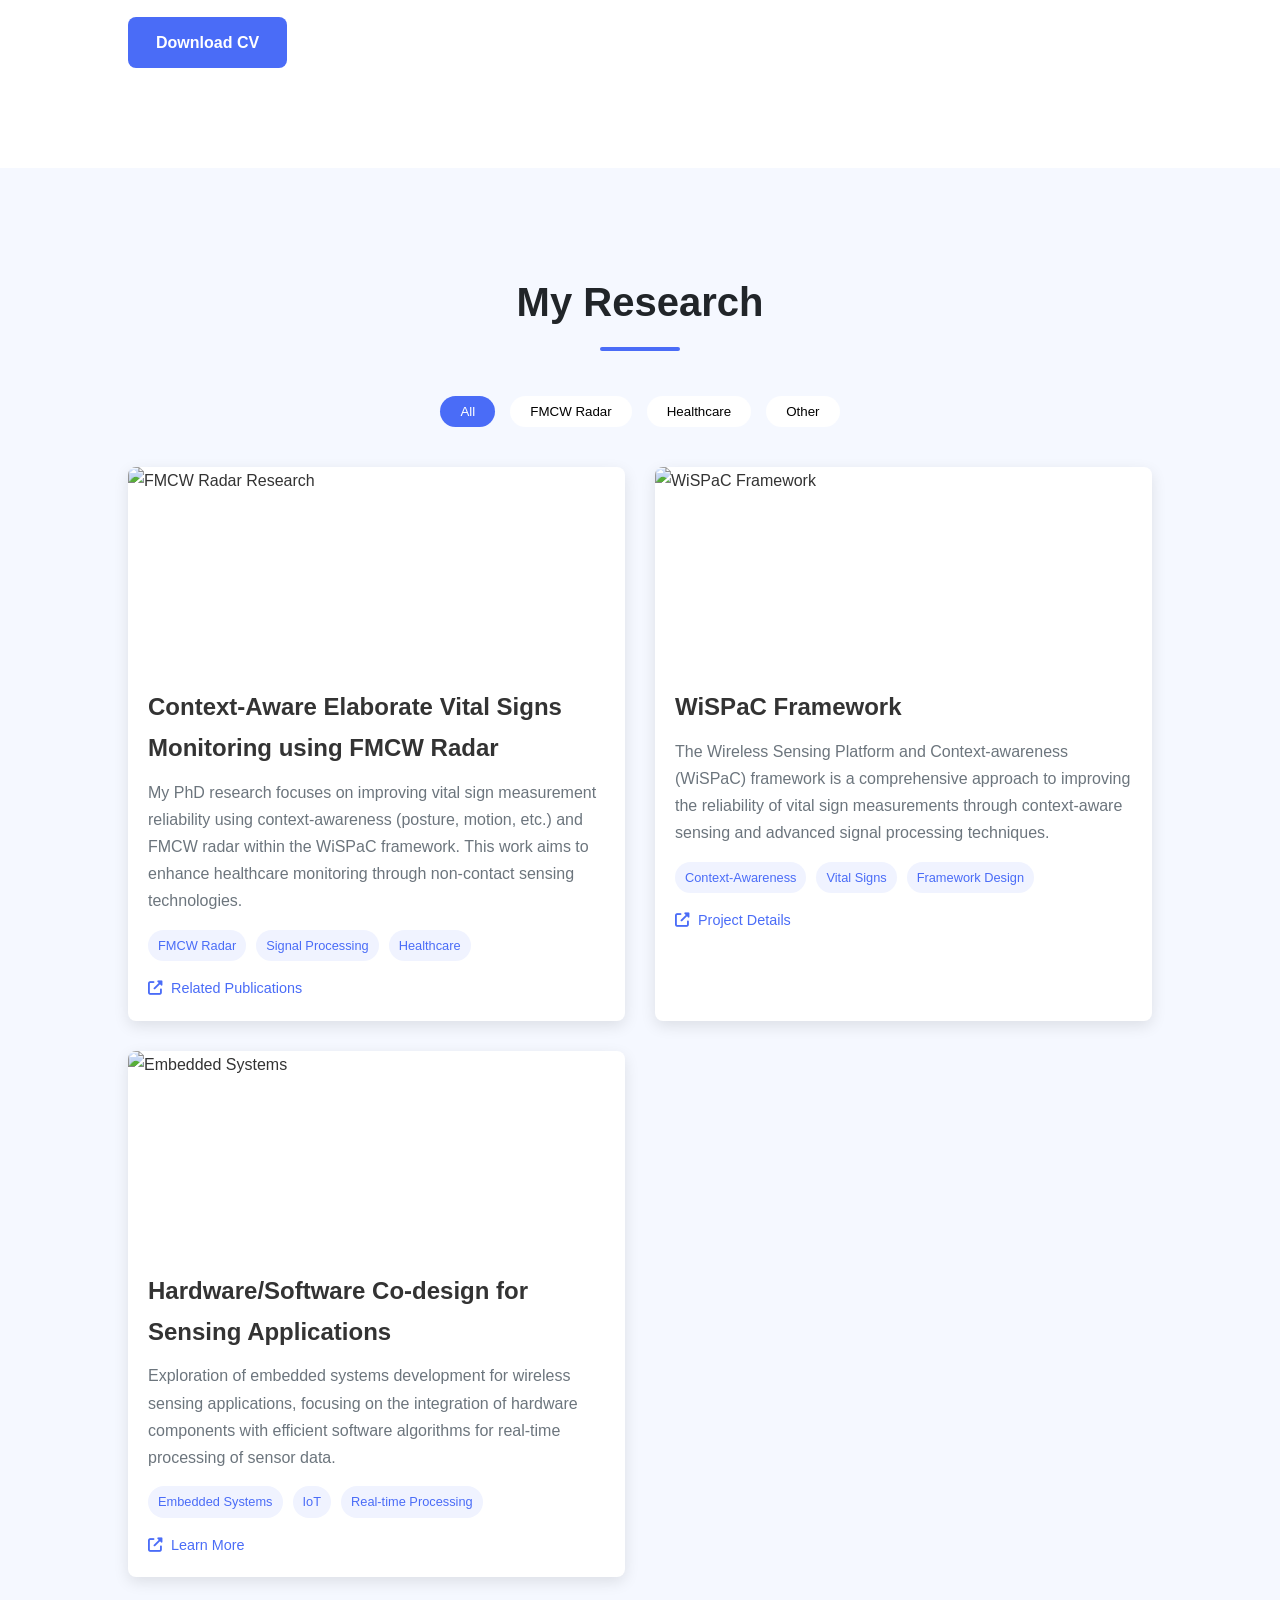
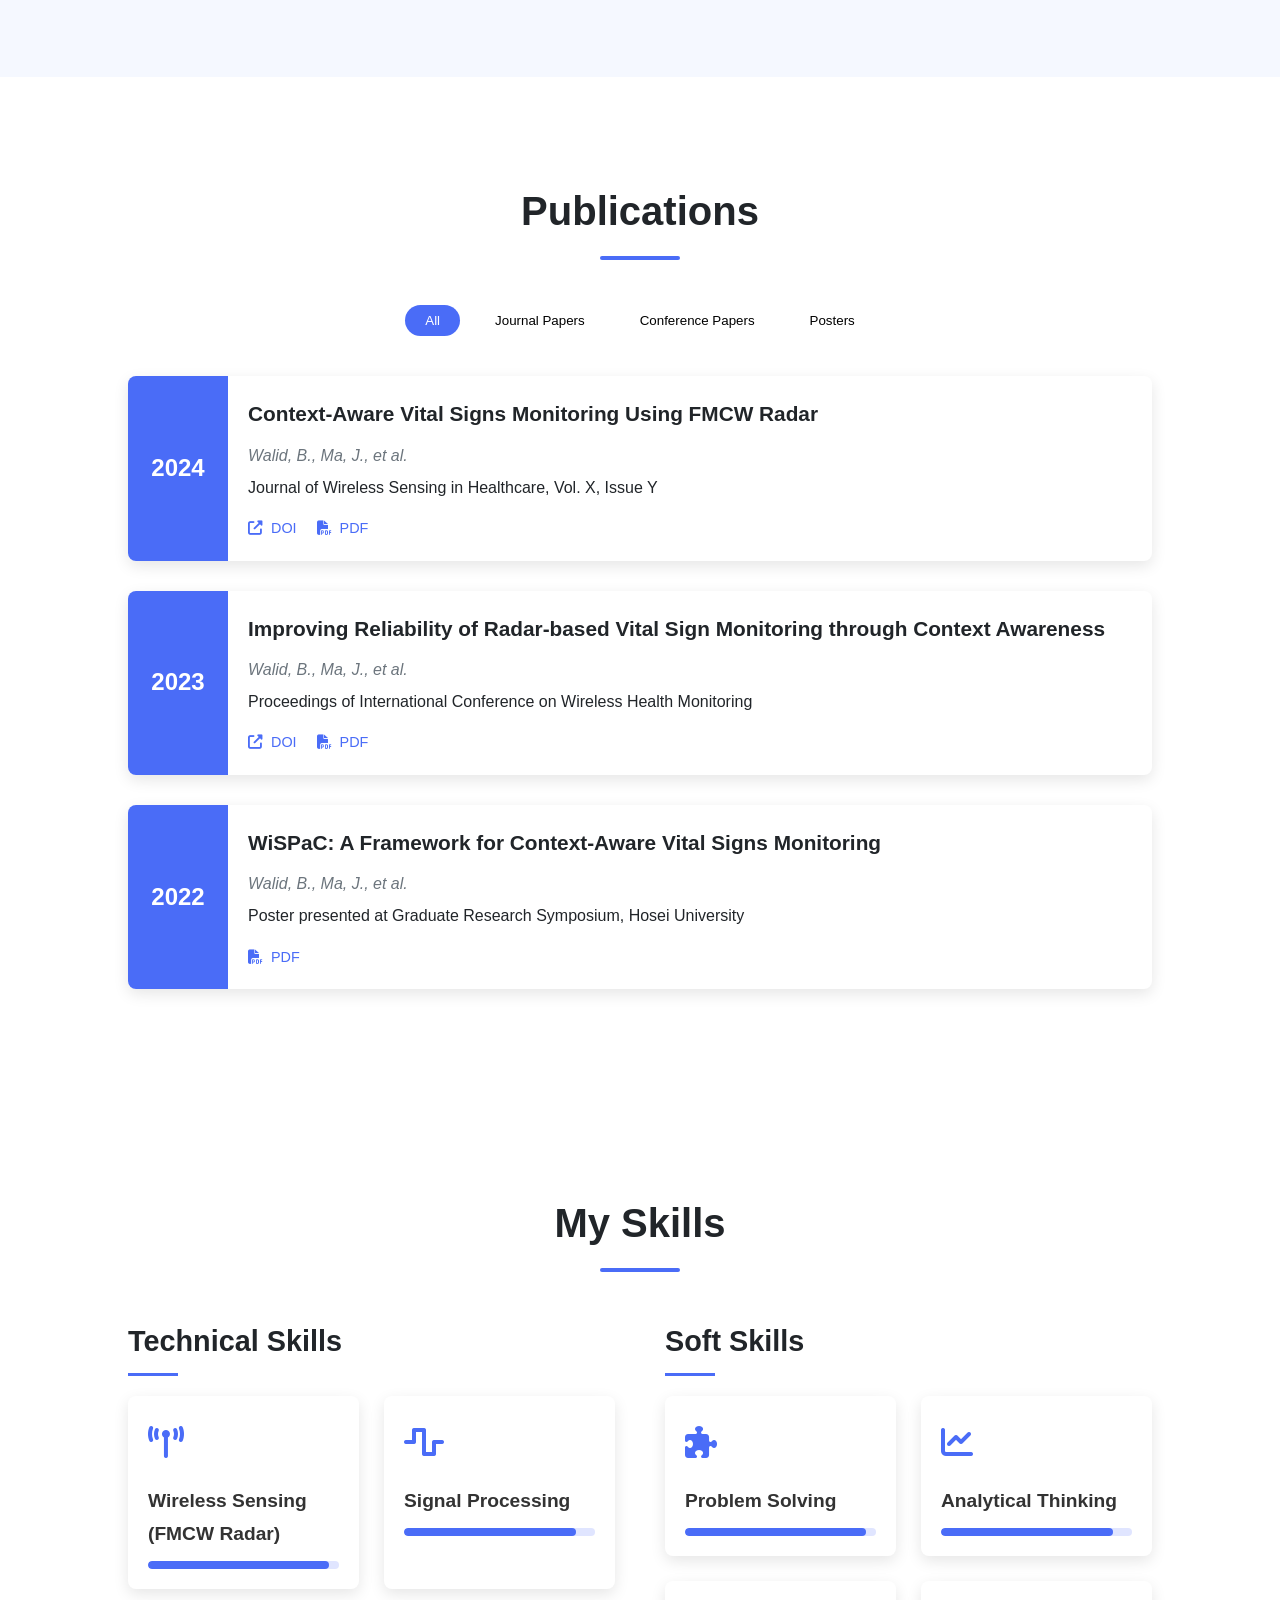
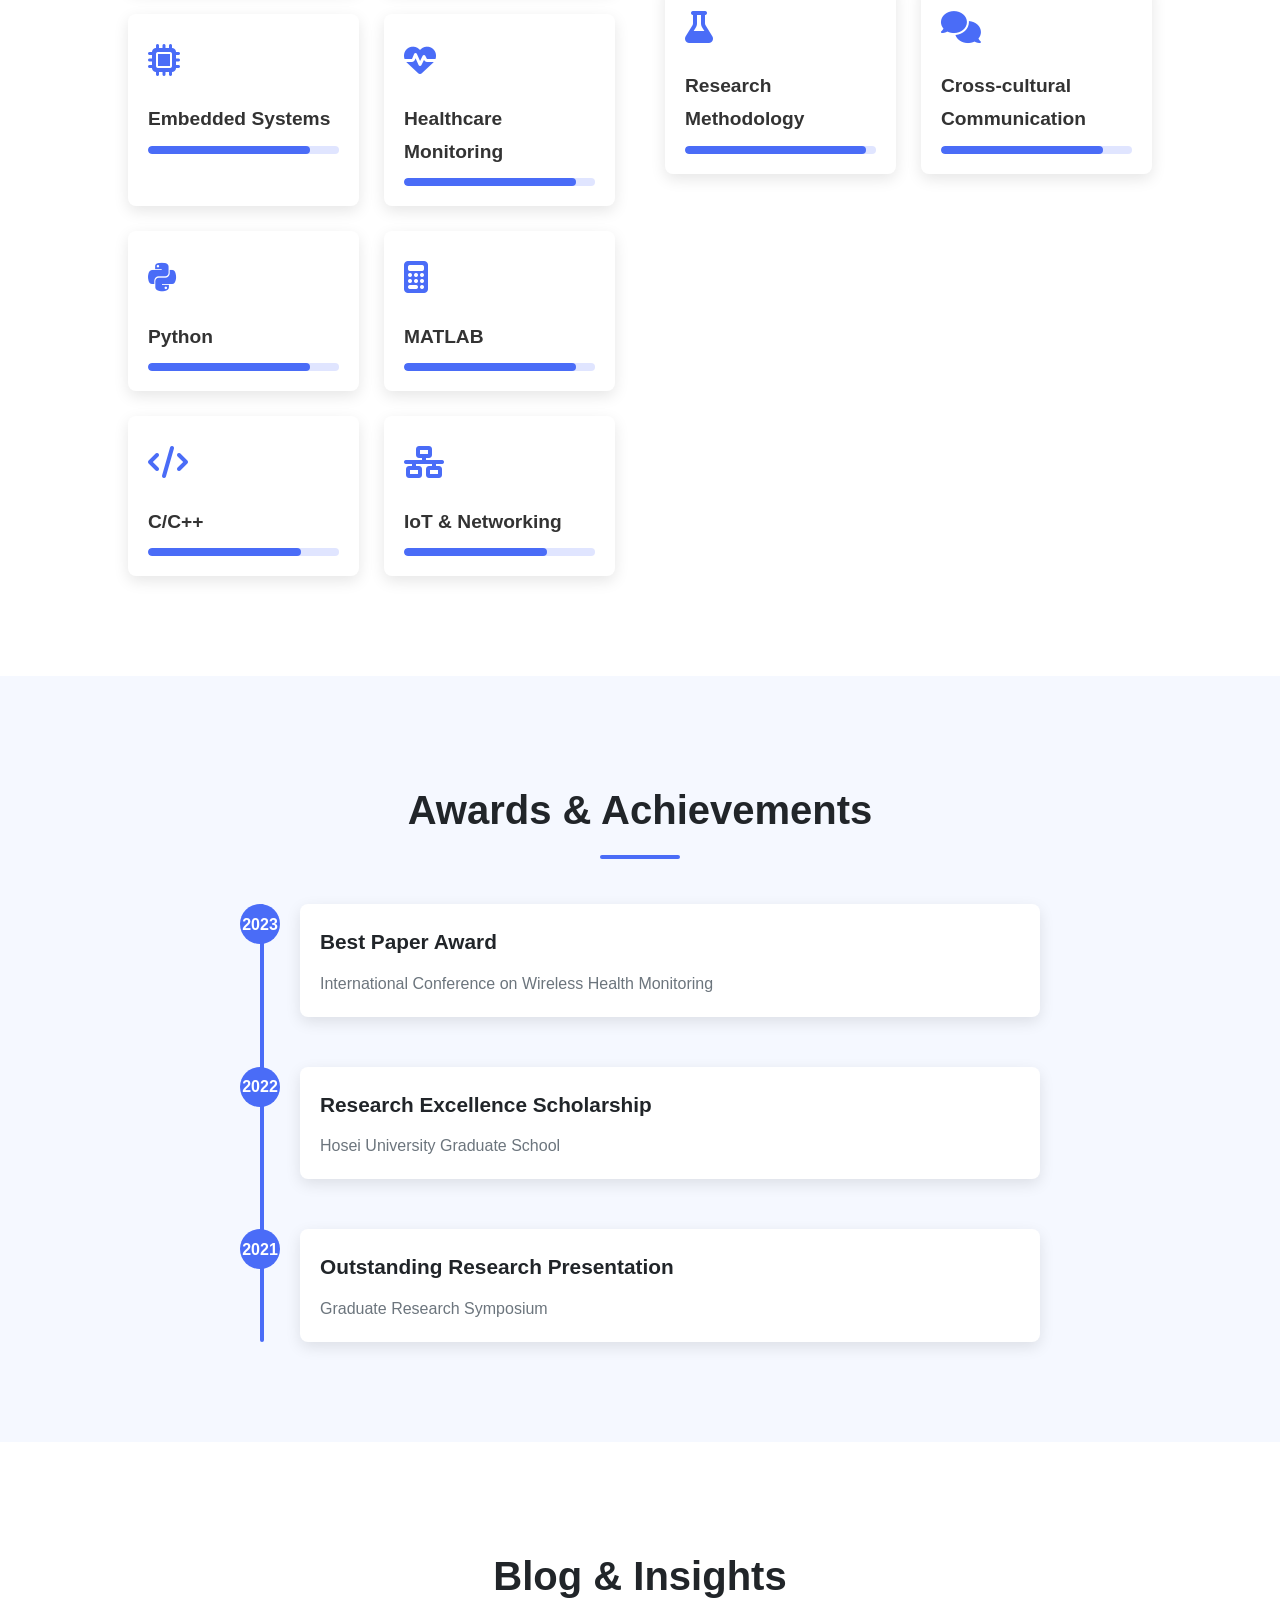
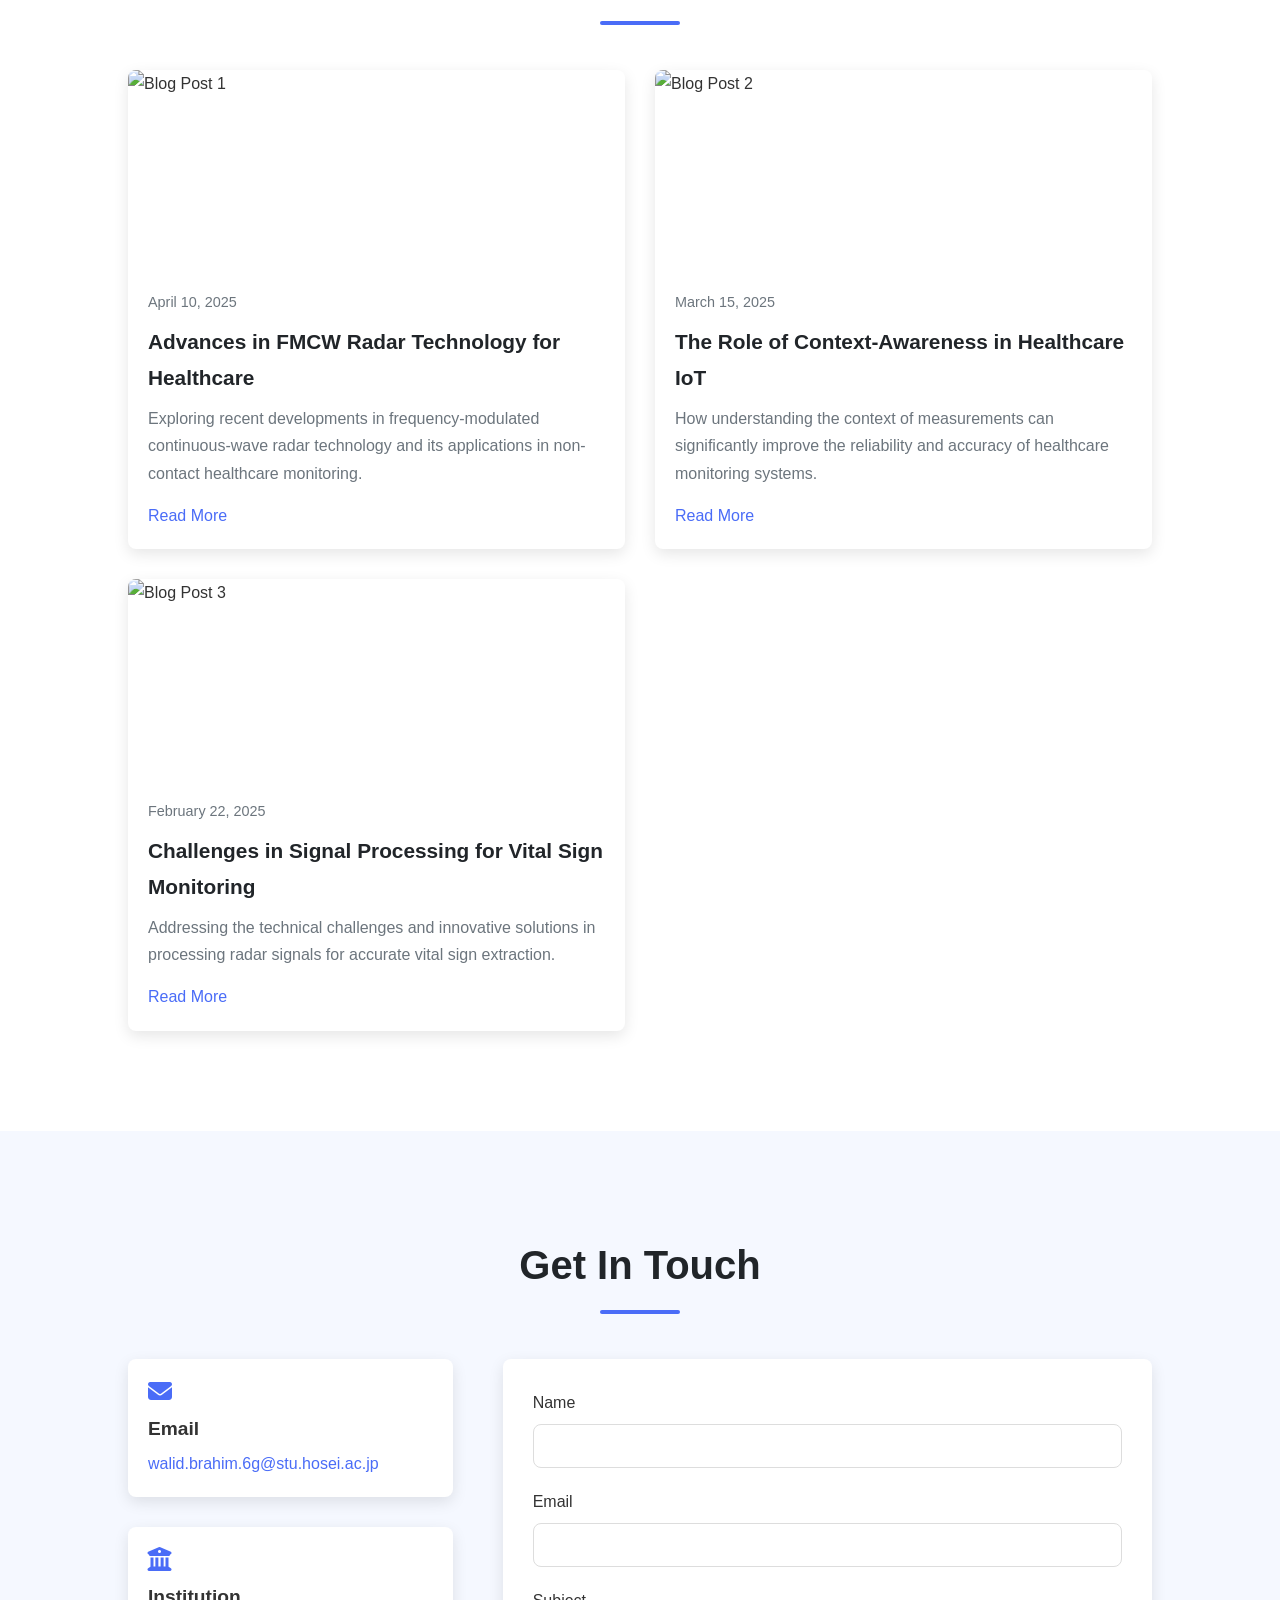
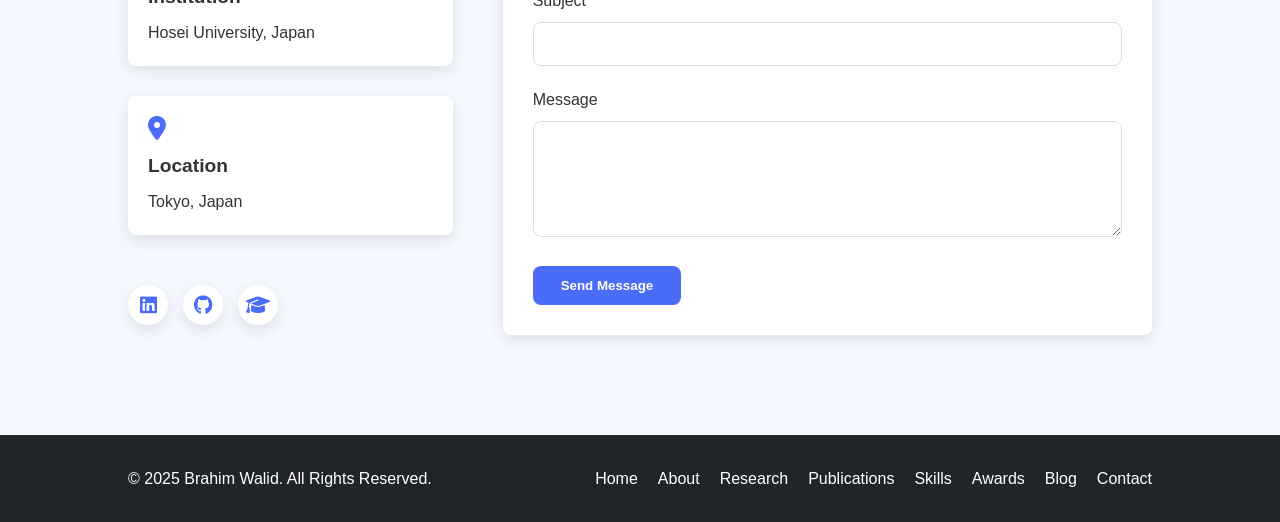
==== commit 6addec7c: "initial" ====
--- a/index.html
+++ b/index.html
@@ -48,7 +48,7 @@
             </div>
             <div class="hero-image">
                 <!-- Replace with your image -->
-                <img src="images/profile.jpg" alt="Brahim Walid - Profile Picture" class="profile-picture">
+                <img src="images/Photo Brahim Walid.jpg" alt="Brahim Walid - Profile Picture" class="profile-picture">
                 <!-- Optional: Add a class like 'profile-picture' if you need to style the image specifically -->
             </div>
         </div>
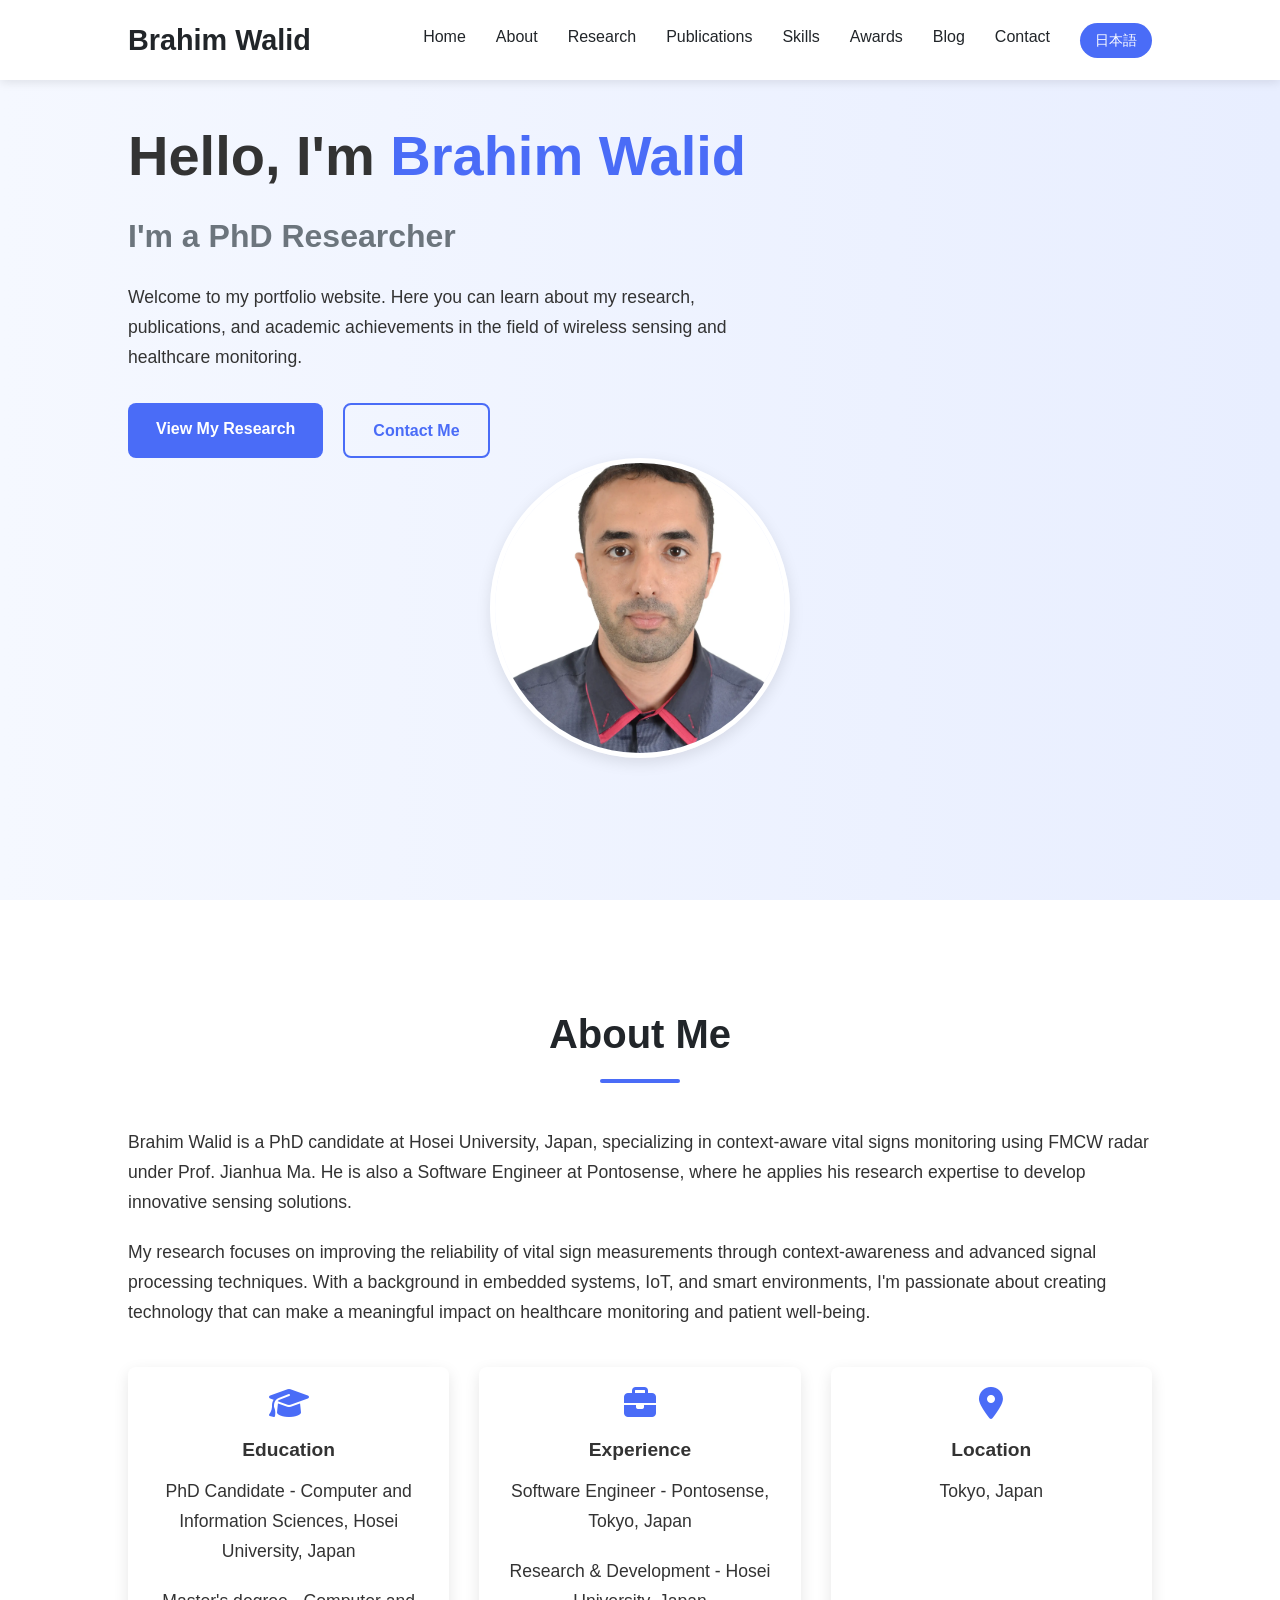
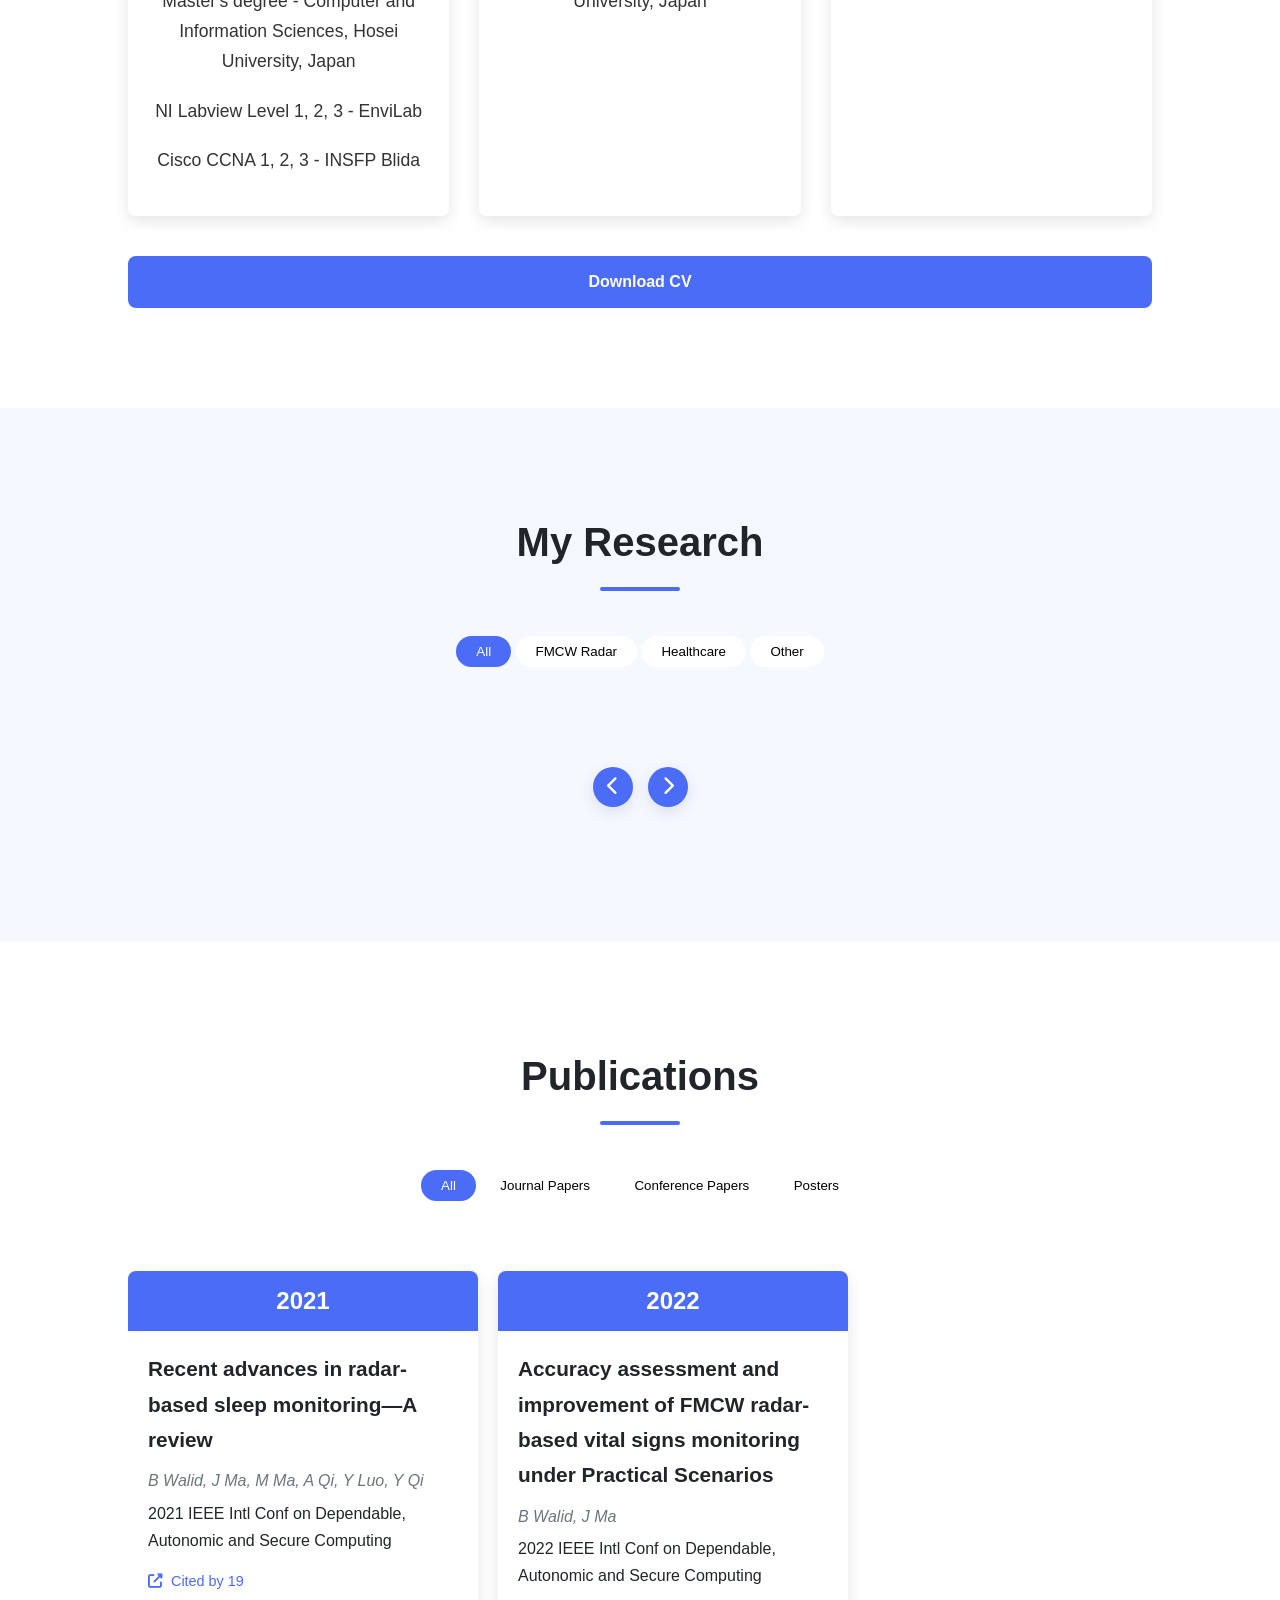
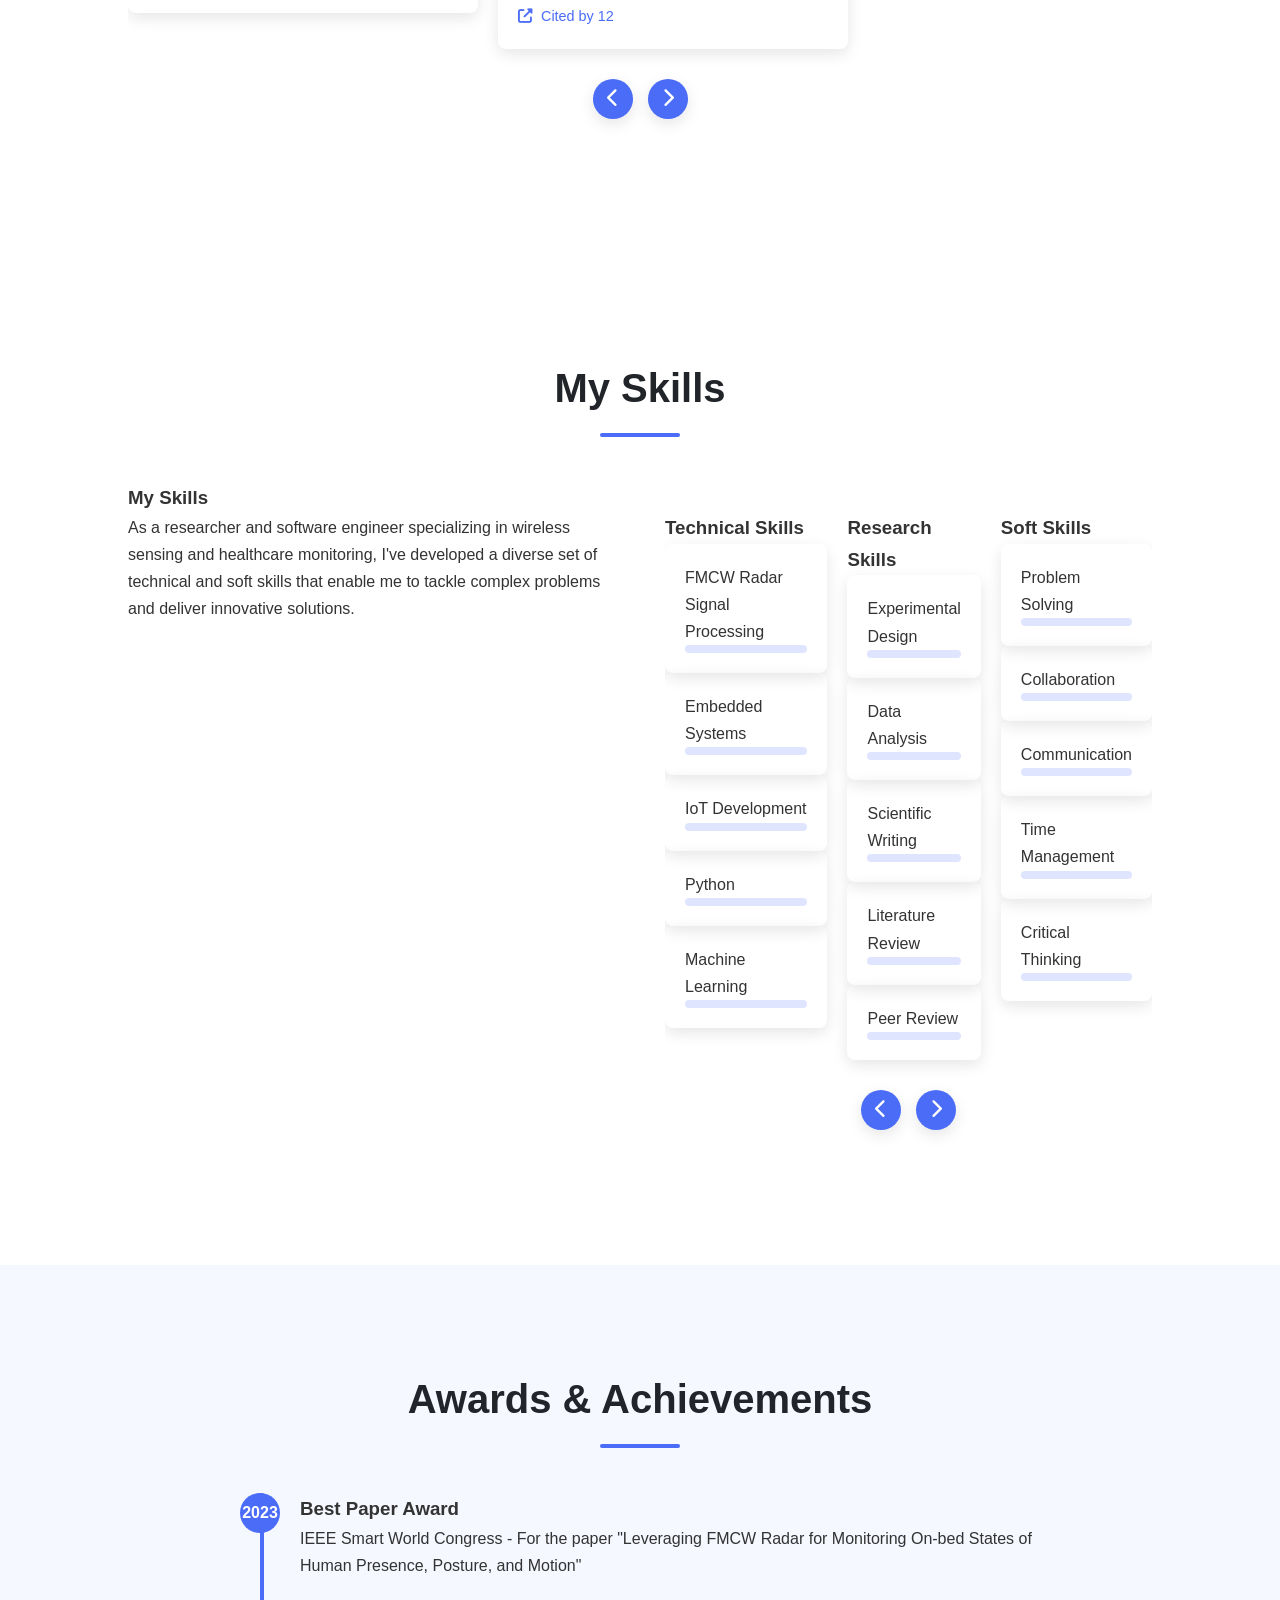
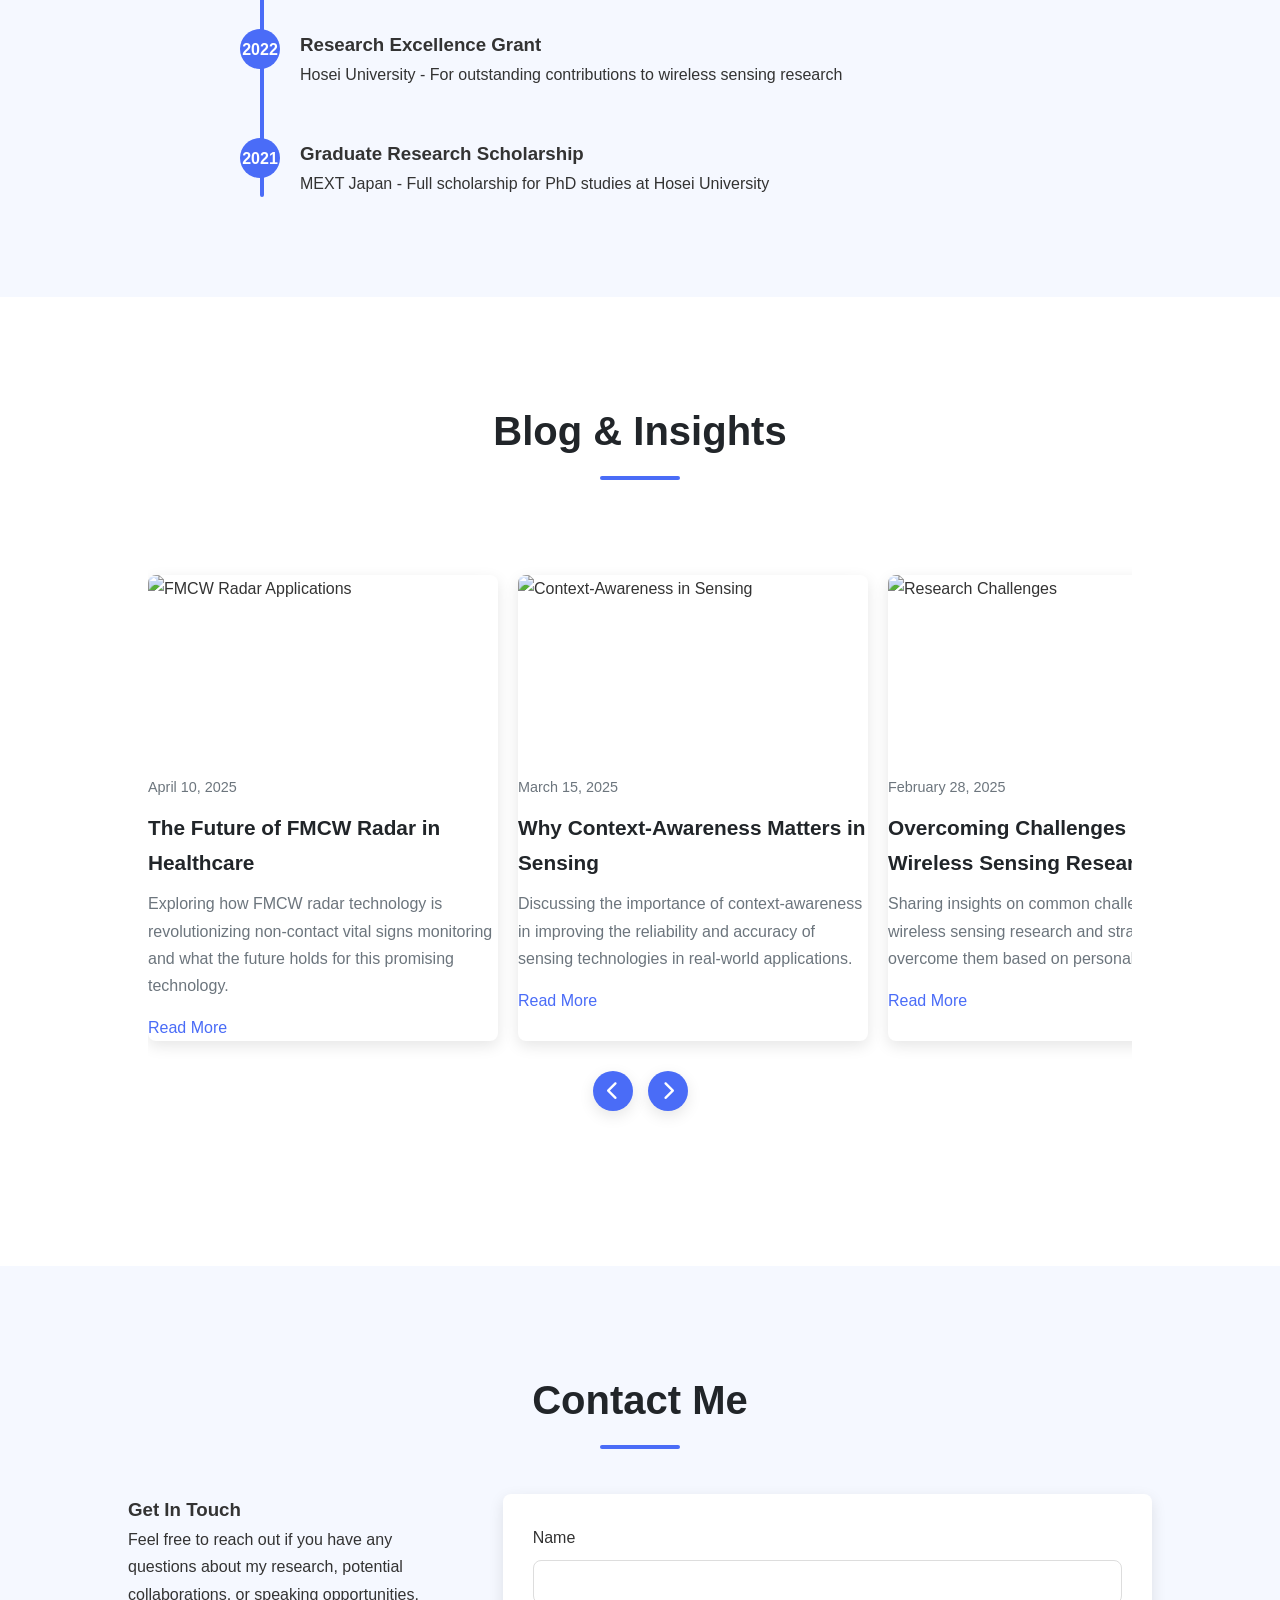
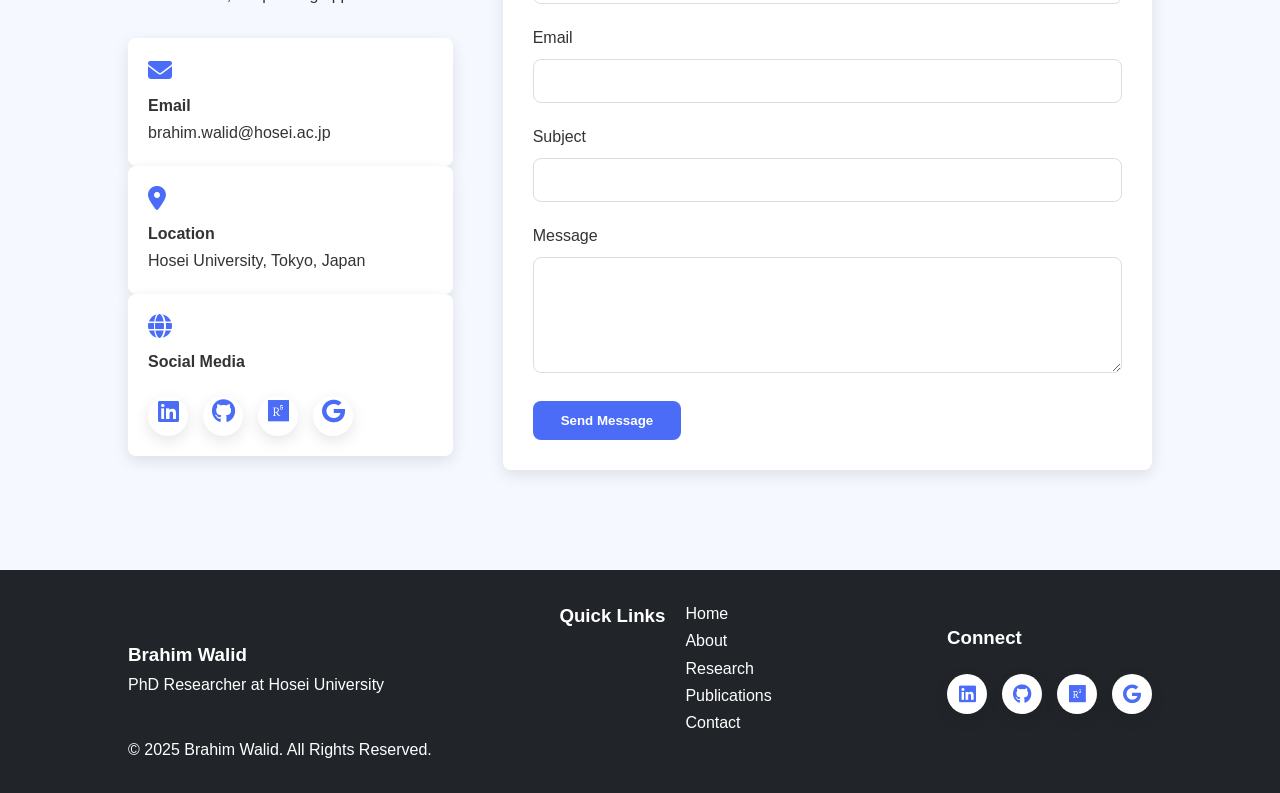
==== commit a23cd238: "initial" ====
--- a/index.html
+++ b/index.html
@@ -6,454 +6,80 @@
     <title>Brahim Walid - PhD Researcher</title>
     <link rel="stylesheet" href="css/styles.css">
     <link rel="stylesheet" href="css/researcher.css">
+    <link rel="stylesheet" href="css/carousel.css">
+    <link rel="stylesheet" href="css/profile.css">
+    <link rel="stylesheet" href="css/language.css">
     <link rel="stylesheet" href="https://cdnjs.cloudflare.com/ajax/libs/font-awesome/6.4.0/css/all.min.css">
     <meta name="description" content="Professional portfolio of Brahim Walid, PhD Candidate at Hosei University specializing in context-aware vital signs monitoring using FMCW radar">
 </head>
 <body>
-    <header>
+    <!-- Include Header Section -->
+    <div id="header-container"></div>
+
+    <!-- Include Hero Section -->
+    <div id="hero-container"></div>
+
+    <!-- Include About Section -->
+    <div id="about-container"></div>
+
+    <!-- Include Research Section -->
+    <div id="research-container"></div>
+
+    <!-- Include Publications Section -->
+    <div id="publications-container"></div>
+
+    <!-- Include Skills Section -->
+    <div id="skills-container"></div>
+
+    <!-- Include Awards Section -->
+    <div id="awards-container"></div>
+
+    <!-- Include Blog Section -->
+    <div id="blog-container"></div>
+
+    <!-- Include Contact Section -->
+    <div id="contact-container"></div>
+
+    <!-- Include Footer Section -->
+    <footer>
         <div class="container">
-            <nav>
-                <div class="logo">
-                    <h1>Brahim Walid</h1>
+            <div class="footer-content">
+                <div class="footer-logo">
+                    <h3>Brahim Walid</h3>
+                    <p data-lang="en">PhD Researcher at Hosei University</p>
+                    <p data-lang="ja">法政大学博士課程研究員</p>
                 </div>
-                <ul class="nav-links">
-                    <li><a href="#home">Home</a></li>
-                    <li><a href="#about">About</a></li>
-                    <li><a href="#research">Research</a></li>
-                    <li><a href="#publications">Publications</a></li>
-                    <li><a href="#skills">Skills</a></li>
-                    <li><a href="#awards">Awards</a></li>
-                    <li><a href="#blog">Blog</a></li>
-                    <li><a href="#contact">Contact</a></li>
-                </ul>
-                <div class="hamburger">
-                    <span></span>
-                    <span></span>
-                    <span></span>
+                <div class="footer-links">
+                    <h3 data-lang="en">Quick Links</h3>
+                    <h3 data-lang="ja">クイックリンク</h3>
+                    <ul>
+                        <li><a href="#home">Home</a></li>
+                        <li><a href="#about">About</a></li>
+                        <li><a href="#research">Research</a></li>
+                        <li><a href="#publications">Publications</a></li>
+                        <li><a href="#contact">Contact</a></li>
+                    </ul>
                 </div>
-            </nav>
-        </div>
-    </header>
-
-    <section id="home" class="hero">
-        <div class="container">
-            <div class="hero-content">
-                <h1>Hello, I'm <span class="highlight">Brahim Walid</span></h1>
-                <h2>I'm a <span class="typed-text"></span></h2>
-                <p>Welcome to my portfolio website. Here you can learn about my research, publications, and academic achievements in the field of wireless sensing and healthcare monitoring.</p>
-                <div class="cta-buttons">
-                    <a href="#research" class="btn primary-btn">View My Research</a>
-                    <a href="#contact" class="btn secondary-btn">Contact Me</a>
-                </div>
-            </div>
-            <div class="hero-image">
-                <!-- Replace with your image -->
-                <img src="images/Photo Brahim Walid.jpg" alt="Brahim Walid - Profile Picture" class="profile-picture">
-                <!-- Optional: Add a class like 'profile-picture' if you need to style the image specifically -->
-            </div>
-        </div>
-    </section>
-
-    <section id="about" class="about">
-        <div class="container">
-            <h2 class="section-title">About Me</h2>
-            <div class="about-content">
-                <div class="about-text">
-                    <p>Brahim Walid is a PhD candidate at Hosei University, Japan, specializing in context-aware vital signs monitoring using FMCW radar under Prof. Jianhua Ma. He is driven by an interest in the intersection of hardware and software to develop practical wireless sensing solutions for healthcare applications.</p>
-                    <p>My research focuses on improving the reliability of vital sign measurements through context-awareness and advanced signal processing techniques. I'm passionate about creating technology that can make a meaningful impact on healthcare monitoring and patient well-being.</p>
-                    <div class="about-details">
-                        <div class="detail-item">
-                            <i class="fas fa-graduation-cap"></i>
-                            <h3>Education</h3>
-                            <p>PhD Candidate - Hosei University, Japan</p>
-                        </div>
-                        <div class="detail-item">
-                            <i class="fas fa-briefcase"></i>
-                            <h3>Research Focus</h3>
-                            <p>Wireless Sensing & Healthcare Monitoring</p>
-                        </div>
-                        <div class="detail-item">
-                            <i class="fas fa-map-marker-alt"></i>
-                            <h3>Location</h3>
-                            <p>Tokyo, Japan</p>
-                        </div>
-                    </div>
-                    <a href="#" class="btn primary-btn">Download CV</a>
-                </div>
-            </div>
-        </div>
-    </section>
-
-    <section id="research" class="projects">
-        <div class="container">
-            <h2 class="section-title">My Research</h2>
-            <div class="project-filters">
-                <button class="filter-btn active" data-filter="all">All</button>
-                <button class="filter-btn" data-filter="radar">FMCW Radar</button>
-                <button class="filter-btn" data-filter="healthcare">Healthcare</button>
-                <button class="filter-btn" data-filter="other">Other</button>
-            </div>
-            <div class="projects-grid">
-                <!-- Project 1 -->
-                <div class="project-card" data-category="radar">
-                    <div class="project-img">
-                        <img src="https://via.placeholder.com/600x400" alt="FMCW Radar Research">
-                    </div>
-                    <div class="project-info">
-                        <h3>Context-Aware Elaborate Vital Signs Monitoring using FMCW Radar</h3>
-                        <p>My PhD research focuses on improving vital sign measurement reliability using context-awareness (posture, motion, etc.) and FMCW radar within the WiSPaC framework. This work aims to enhance healthcare monitoring through non-contact sensing technologies.</p>
-                        <div class="project-tags">
-                            <span>FMCW Radar</span>
-                            <span>Signal Processing</span>
-                            <span>Healthcare</span>
-                        </div>
-                        <div class="project-links">
-                            <a href="#publications" target="_blank"><i class="fas fa-external-link-alt"></i> Related Publications</a>
-                        </div>
-                    </div>
-                </div>
-                
-                <!-- Project 2 -->
-                <div class="project-card" data-category="healthcare">
-                    <div class="project-img">
-                        <img src="https://via.placeholder.com/600x400" alt="WiSPaC Framework">
-                    </div>
-                    <div class="project-info">
-                        <h3>WiSPaC Framework</h3>
-                        <p>The Wireless Sensing Platform and Context-awareness (WiSPaC) framework is a comprehensive approach to improving the reliability of vital sign measurements through context-aware sensing and advanced signal processing techniques.</p>
-                        <div class="project-tags">
-                            <span>Context-Awareness</span>
-                            <span>Vital Signs</span>
-                            <span>Framework Design</span>
-                        </div>
-                        <div class="project-links">
-                            <a href="#" target="_blank"><i class="fas fa-external-link-alt"></i> Project Details</a>
-                        </div>
-                    </div>
-                </div>
-                
-                <!-- Project 3 -->
-                <div class="project-card" data-category="other">
-                    <div class="project-img">
-                        <img src="https://via.placeholder.com/600x400" alt="Embedded Systems">
-                    </div>
-                    <div class="project-info">
-                        <h3>Hardware/Software Co-design for Sensing Applications</h3>
-                        <p>Exploration of embedded systems development for wireless sensing applications, focusing on the integration of hardware components with efficient software algorithms for real-time processing of sensor data.</p>
-                        <div class="project-tags">
-                            <span>Embedded Systems</span>
-                            <span>IoT</span>
-                            <span>Real-time Processing</span>
-                        </div>
-                        <div class="project-links">
-                            <a href="#" target="_blank"><i class="fas fa-external-link-alt"></i> Learn More</a>
-                        </div>
+                <div class="footer-social">
+                    <h3 data-lang="en">Connect</h3>
+                    <h3 data-lang="ja">接続する</h3>
+                    <div class="social-links">
+                        <a href="#" target="_blank"><i class="fab fa-linkedin"></i></a>
+                        <a href="#" target="_blank"><i class="fab fa-github"></i></a>
+                        <a href="#" target="_blank"><i class="fab fa-researchgate"></i></a>
+                        <a href="#" target="_blank"><i class="fab fa-google"></i></a>
                     </div>
                 </div>
             </div>
-        </div>
-    </section>
-
-    <section id="publications" class="publications">
-        <div class="container">
-            <h2 class="section-title">Publications</h2>
-            <div class="publications-content">
-                <div class="publication-filters">
-                    <button class="filter-btn active" data-filter="all">All</button>
-                    <button class="filter-btn" data-filter="journal">Journal Papers</button>
-                    <button class="filter-btn" data-filter="conference">Conference Papers</button>
-                    <button class="filter-btn" data-filter="poster">Posters</button>
-                </div>
-                <div class="publications-list">
-                    <!-- Sample publications - replace with actual publications -->
-                    <div class="publication-item" data-category="journal">
-                        <div class="publication-year">2024</div>
-                        <div class="publication-details">
-                            <h3>Context-Aware Vital Signs Monitoring Using FMCW Radar</h3>
-                            <p class="authors">Walid, B., Ma, J., et al.</p>
-                            <p class="journal">Journal of Wireless Sensing in Healthcare, Vol. X, Issue Y</p>
-                            <div class="publication-links">
-                                <a href="#" target="_blank"><i class="fas fa-external-link-alt"></i> DOI</a>
-                                <a href="#" target="_blank"><i class="fas fa-file-pdf"></i> PDF</a>
-                            </div>
-                        </div>
-                    </div>
-                    
-                    <div class="publication-item" data-category="conference">
-                        <div class="publication-year">2023</div>
-                        <div class="publication-details">
-                            <h3>Improving Reliability of Radar-based Vital Sign Monitoring through Context Awareness</h3>
-                            <p class="authors">Walid, B., Ma, J., et al.</p>
-                            <p class="journal">Proceedings of International Conference on Wireless Health Monitoring</p>
-                            <div class="publication-links">
-                                <a href="#" target="_blank"><i class="fas fa-external-link-alt"></i> DOI</a>
-                                <a href="#" target="_blank"><i class="fas fa-file-pdf"></i> PDF</a>
-                            </div>
-                        </div>
-                    </div>
-                    
-                    <div class="publication-item" data-category="poster">
-                        <div class="publication-year">2022</div>
-                        <div class="publication-details">
-                            <h3>WiSPaC: A Framework for Context-Aware Vital Signs Monitoring</h3>
-                            <p class="authors">Walid, B., Ma, J., et al.</p>
-                            <p class="journal">Poster presented at Graduate Research Symposium, Hosei University</p>
-                            <div class="publication-links">
-                                <a href="#" target="_blank"><i class="fas fa-file-pdf"></i> PDF</a>
-                            </div>
-                        </div>
-                    </div>
-                </div>
-            </div>
-        </div>
-    </section>
-
-    <section id="skills" class="skills">
-        <div class="container">
-            <h2 class="section-title">My Skills</h2>
-            <div class="skills-content">
-                <div class="skills-category">
-                    <h3>Technical Skills</h3>
-                    <div class="skills-grid">
-                        <div class="skill-item">
-                            <div class="skill-icon"><i class="fas fa-broadcast-tower"></i></div>
-                            <h4>Wireless Sensing (FMCW Radar)</h4>
-                            <div class="skill-bar">
-                                <div class="skill-level" style="width: 95%"></div>
-                            </div>
-                        </div>
-                        <div class="skill-item">
-                            <div class="skill-icon"><i class="fas fa-wave-square"></i></div>
-                            <h4>Signal Processing</h4>
-                            <div class="skill-bar">
-                                <div class="skill-level" style="width: 90%"></div>
-                            </div>
-                        </div>
-                        <div class="skill-item">
-                            <div class="skill-icon"><i class="fas fa-microchip"></i></div>
-                            <h4>Embedded Systems</h4>
-                            <div class="skill-bar">
-                                <div class="skill-level" style="width: 85%"></div>
-                            </div>
-                        </div>
-                        <div class="skill-item">
-                            <div class="skill-icon"><i class="fas fa-heartbeat"></i></div>
-                            <h4>Healthcare Monitoring</h4>
-                            <div class="skill-bar">
-                                <div class="skill-level" style="width: 90%"></div>
-                            </div>
-                        </div>
-                        <div class="skill-item">
-                            <div class="skill-icon"><i class="fab fa-python"></i></div>
-                            <h4>Python</h4>
-                            <div class="skill-bar">
-                                <div class="skill-level" style="width: 85%"></div>
-                            </div>
-                        </div>
-                        <div class="skill-item">
-                            <div class="skill-icon"><i class="fas fa-calculator"></i></div>
-                            <h4>MATLAB</h4>
-                            <div class="skill-bar">
-                                <div class="skill-level" style="width: 90%"></div>
-                            </div>
-                        </div>
-                        <div class="skill-item">
-                            <div class="skill-icon"><i class="fas fa-code"></i></div>
-                            <h4>C/C++</h4>
-                            <div class="skill-bar">
-                                <div class="skill-level" style="width: 80%"></div>
-                            </div>
-                        </div>
-                        <div class="skill-item">
-                            <div class="skill-icon"><i class="fas fa-network-wired"></i></div>
-                            <h4>IoT & Networking</h4>
-                            <div class="skill-bar">
-                                <div class="skill-level" style="width: 75%"></div>
-                            </div>
-                        </div>
-                    </div>
-                </div>
-                
-                <div class="skills-category">
-                    <h3>Soft Skills</h3>
-                    <div class="skills-grid">
-                        <div class="skill-item">
-                            <div class="skill-icon"><i class="fas fa-puzzle-piece"></i></div>
-                            <h4>Problem Solving</h4>
-                            <div class="skill-bar">
-                                <div class="skill-level" style="width: 95%"></div>
-                            </div>
-                        </div>
-                        <div class="skill-item">
-                            <div class="skill-icon"><i class="fas fa-chart-line"></i></div>
-                            <h4>Analytical Thinking</h4>
-                            <div class="skill-bar">
-                                <div class="skill-level" style="width: 90%"></div>
-                            </div>
-                        </div>
-                        <div class="skill-item">
-                            <div class="skill-icon"><i class="fas fa-flask"></i></div>
-                            <h4>Research Methodology</h4>
-                            <div class="skill-bar">
-                                <div class="skill-level" style="width: 95%"></div>
-                            </div>
-                        </div>
-                        <div class="skill-item">
-                            <div class="skill-icon"><i class="fas fa-comments"></i></div>
-                            <h4>Cross-cultural Communication</h4>
-                            <div class="skill-bar">
-                                <div class="skill-level" style="width: 85%"></div>
-                            </div>
-                        </div>
-                    </div>
-                </div>
-            </div>
-        </div>
-    </section>
-
-    <section id="awards" class="awards">
-        <div class="container">
-            <h2 class="section-title">Awards & Achievements</h2>
-            <div class="awards-timeline">
-                <!-- Sample awards - replace with actual awards -->
-                <div class="award-item">
-                    <div class="award-year">2023</div>
-                    <div class="award-content">
-                        <h3>Best Paper Award</h3>
-                        <p>International Conference on Wireless Health Monitoring</p>
-                    </div>
-                </div>
-                <div class="award-item">
-                    <div class="award-year">2022</div>
-                    <div class="award-content">
-                        <h3>Research Excellence Scholarship</h3>
-                        <p>Hosei University Graduate School</p>
-                    </div>
-                </div>
-                <div class="award-item">
-                    <div class="award-year">2021</div>
-                    <div class="award-content">
-                        <h3>Outstanding Research Presentation</h3>
-                        <p>Graduate Research Symposium</p>
-                    </div>
-                </div>
-            </div>
-        </div>
-    </section>
-
-    <section id="blog" class="blog">
-        <div class="container">
-            <h2 class="section-title">Blog & Insights</h2>
-            <div class="blog-grid">
-                <!-- Sample blog posts - replace with actual content -->
-                <div class="blog-card">
-                    <div class="blog-img">
-                        <img src="https://via.placeholder.com/600x400" alt="Blog Post 1">
-                    </div>
-                    <div class="blog-content">
-                        <div class="blog-date">April 10, 2025</div>
-                        <h3>Advances in FMCW Radar Technology for Healthcare</h3>
-                        <p>Exploring recent developments in frequency-modulated continuous-wave radar technology and its applications in non-contact healthcare monitoring.</p>
-                        <a href="#" class="read-more">Read More</a>
-                    </div>
-                </div>
-                
-                <div class="blog-card">
-                    <div class="blog-img">
-                        <img src="https://via.placeholder.com/600x400" alt="Blog Post 2">
-                    </div>
-                    <div class="blog-content">
-                        <div class="blog-date">March 15, 2025</div>
-                        <h3>The Role of Context-Awareness in Healthcare IoT</h3>
-                        <p>How understanding the context of measurements can significantly improve the reliability and accuracy of healthcare monitoring systems.</p>
-                        <a href="#" class="read-more">Read More</a>
-                    </div>
-                </div>
-                
-                <div class="blog-card">
-                    <div class="blog-img">
-                        <img src="https://via.placeholder.com/600x400" alt="Blog Post 3">
-                    </div>
-                    <div class="blog-content">
-                        <div class="blog-date">February 22, 2025</div>
-                        <h3>Challenges in Signal Processing for Vital Sign Monitoring</h3>
-                        <p>Addressing the technical challenges and innovative solutions in processing radar signals for accurate vital sign extraction.</p>
-                        <a href="#" class="read-more">Read More</a>
-                    </div>
-                </div>
-            </div>
-        </div>
-    </section>
-
-    <section id="contact" class="contact">
-        <div class="container">
-            <h2 class="section-title">Get In Touch</h2>
-            <div class="contact-content">
-                <div class="contact-info">
-                    <div class="contact-item">
-                        <i class="fas fa-envelope"></i>
-                        <h3>Email</h3>
-                        <p><a href="mailto:walid.brahim.6g@stu.hosei.ac.jp">walid.brahim.6g@stu.hosei.ac.jp</a></p>
-                    </div>
-                    <div class="contact-item">
-                        <i class="fas fa-university"></i>
-                        <h3>Institution</h3>
-                        <p>Hosei University, Japan</p>
-                    </div>
-                    <div class="contact-item">
-                        <i class="fas fa-map-marker-alt"></i>
-                        <h3>Location</h3>
-                        <p>Tokyo, Japan</p>
-                    </div>
-                    <div class="social-links">
-                        <a href="https://www.linkedin.com/in/brahim-walid-3a1030101/" target="_blank"><i class="fab fa-linkedin"></i></a>
-                        <a href="https://github.com/walidbrahim" target="_blank"><i class="fab fa-github"></i></a>
-                        <a href="https://scholar.google.com/citations?hl=en&user=SBGAeZkAAAAJ" target="_blank"><i class="fas fa-graduation-cap"></i></a>
-                    </div>
-                </div>
-                <div class="contact-form">
-                    <form id="contactForm">
-                        <div class="form-group">
-                            <label for="name">Name</label>
-                            <input type="text" id="name" name="name" required>
-                        </div>
-                        <div class="form-group">
-                            <label for="email">Email</label>
-                            <input type="email" id="email" name="email" required>
-                        </div>
-                        <div class="form-group">
-                            <label for="subject">Subject</label>
-                            <input type="text" id="subject" name="subject" required>
-                        </div>
-                        <div class="form-group">
-                            <label for="message">Message</label>
-                            <textarea id="message" name="message" rows="5" required></textarea>
-                        </div>
-                        <button type="submit" class="btn primary-btn">Send Message</button>
-                    </form>
-                </div>
-            </div>
-        </div>
-    </section>
-
-    <footer>
-        <div class="container">
-            <div class="footer-content">
+            <div class="footer-bottom">
                 <p>&copy; 2025 Brahim Walid. All Rights Reserved.</p>
-                <div class="footer-links">
-                    <a href="#home">Home</a>
-                    <a href="#about">About</a>
-                    <a href="#research">Research</a>
-                    <a href="#publications">Publications</a>
-                    <a href="#skills">Skills</a>
-                    <a href="#awards">Awards</a>
-                    <a href="#blog">Blog</a>
-                    <a href="#contact">Contact</a>
-                </div>
             </div>
         </div>
     </footer>
 
     <script src="js/script.js"></script>
+    <script src="js/carousel.js"></script>
+    <script src="js/language.js"></script>
+    <script src="js/section-loader.js"></script>
 </body>
 </html>
--- a/css/carousel.css
+++ b/css/carousel.css
@@ -0,0 +1,120 @@
+/* 
+   Carousel Styles for Portfolio Website
+   Author: Brahim Walid
+   Date: April 2025
+*/
+
+/* ===== CAROUSEL CONTAINER ===== */
+.carousel-container {
+    position: relative;
+    width: 100%;
+    overflow: hidden;
+    padding: 20px 0;
+}
+
+.carousel-track {
+    display: flex;
+    transition: transform 0.5s ease;
+    gap: 20px;
+    padding: 10px 0;
+}
+
+/* Make sure cards have proper width in carousel */
+.carousel-track .project-card,
+.carousel-track .publication-item,
+.carousel-track .blog-card {
+    min-width: 350px;
+    width: 350px;
+    flex-shrink: 0;
+    margin: 0;
+}
+
+/* Adjust publication items for carousel */
+.carousel-track .publication-item {
+    flex-direction: column;
+    height: 100%;
+}
+
+.carousel-track .publication-item .publication-year {
+    width: 100%;
+    height: auto;
+    padding: 10px;
+}
+
+/* ===== CAROUSEL NAVIGATION ===== */
+.carousel-nav {
+    display: flex;
+    justify-content: center;
+    gap: 15px;
+    margin-top: 20px;
+}
+
+.carousel-button {
+    background: var(--primary-color);
+    color: white;
+    border: none;
+    width: 40px;
+    height: 40px;
+    border-radius: 50%;
+    display: flex;
+    justify-content: center;
+    align-items: center;
+    cursor: pointer;
+    transition: var(--transition);
+    box-shadow: var(--box-shadow);
+}
+
+.carousel-button:hover {
+    background: #3a57d7;
+    transform: translateY(-3px);
+}
+
+.carousel-button:disabled {
+    background: var(--secondary-color);
+    cursor: not-allowed;
+    transform: none;
+}
+
+.carousel-button i {
+    font-size: 1.2rem;
+}
+
+.carousel-indicators {
+    display: flex;
+    justify-content: center;
+    gap: 8px;
+    margin-top: 15px;
+}
+
+.carousel-indicator {
+    width: 10px;
+    height: 10px;
+    border-radius: 50%;
+    background: #ddd;
+    cursor: pointer;
+    transition: var(--transition);
+}
+
+.carousel-indicator.active {
+    background: var(--primary-color);
+    transform: scale(1.2);
+}
+
+/* ===== RESPONSIVE ADJUSTMENTS ===== */
+@media screen and (max-width: 768px) {
+    .carousel-track .project-card,
+    .carousel-track .publication-item,
+    .carousel-track .blog-card {
+        min-width: 280px;
+        width: 280px;
+    }
+}
+
+@media screen and (max-width: 480px) {
+    .carousel-track .project-card,
+    .carousel-track .publication-item,
+    .carousel-track .blog-card {
+        min-width: 260px;
+        width: 260px;
+    }
+}
--- a/css/profile.css
+++ b/css/profile.css
@@ -0,0 +1,8 @@
+.profile-image {
+    width: 300px;
+    height: 300px;
+    border-radius: 50%;
+    object-fit: cover;
+    box-shadow: var(--box-shadow);
+    border: 5px solid white;
+}
--- a/css/language.css
+++ b/css/language.css
@@ -0,0 +1,33 @@
+.lang-btn {
+    background-color: var(--primary-color);
+    color: white;
+    border: none;
+    padding: 8px 15px;
+    border-radius: 20px;
+    cursor: pointer;
+    font-size: 0.9rem;
+    transition: var(--transition);
+}
+
+.lang-btn:hover {
+    background-color: #3a57d7;
+    transform: translateY(-2px);
+}
+
+/* Language specific content */
+[data-lang] {
+    display: none;
+}
+
+[data-lang="en"] {
+    display: block;
+}
+
+/* Responsive adjustments for language button */
+@media screen and (max-width: 768px) {
+    .lang-btn {
+        margin-top: 15px;
+        width: 100%;
+        padding: 10px;
+    }
+}
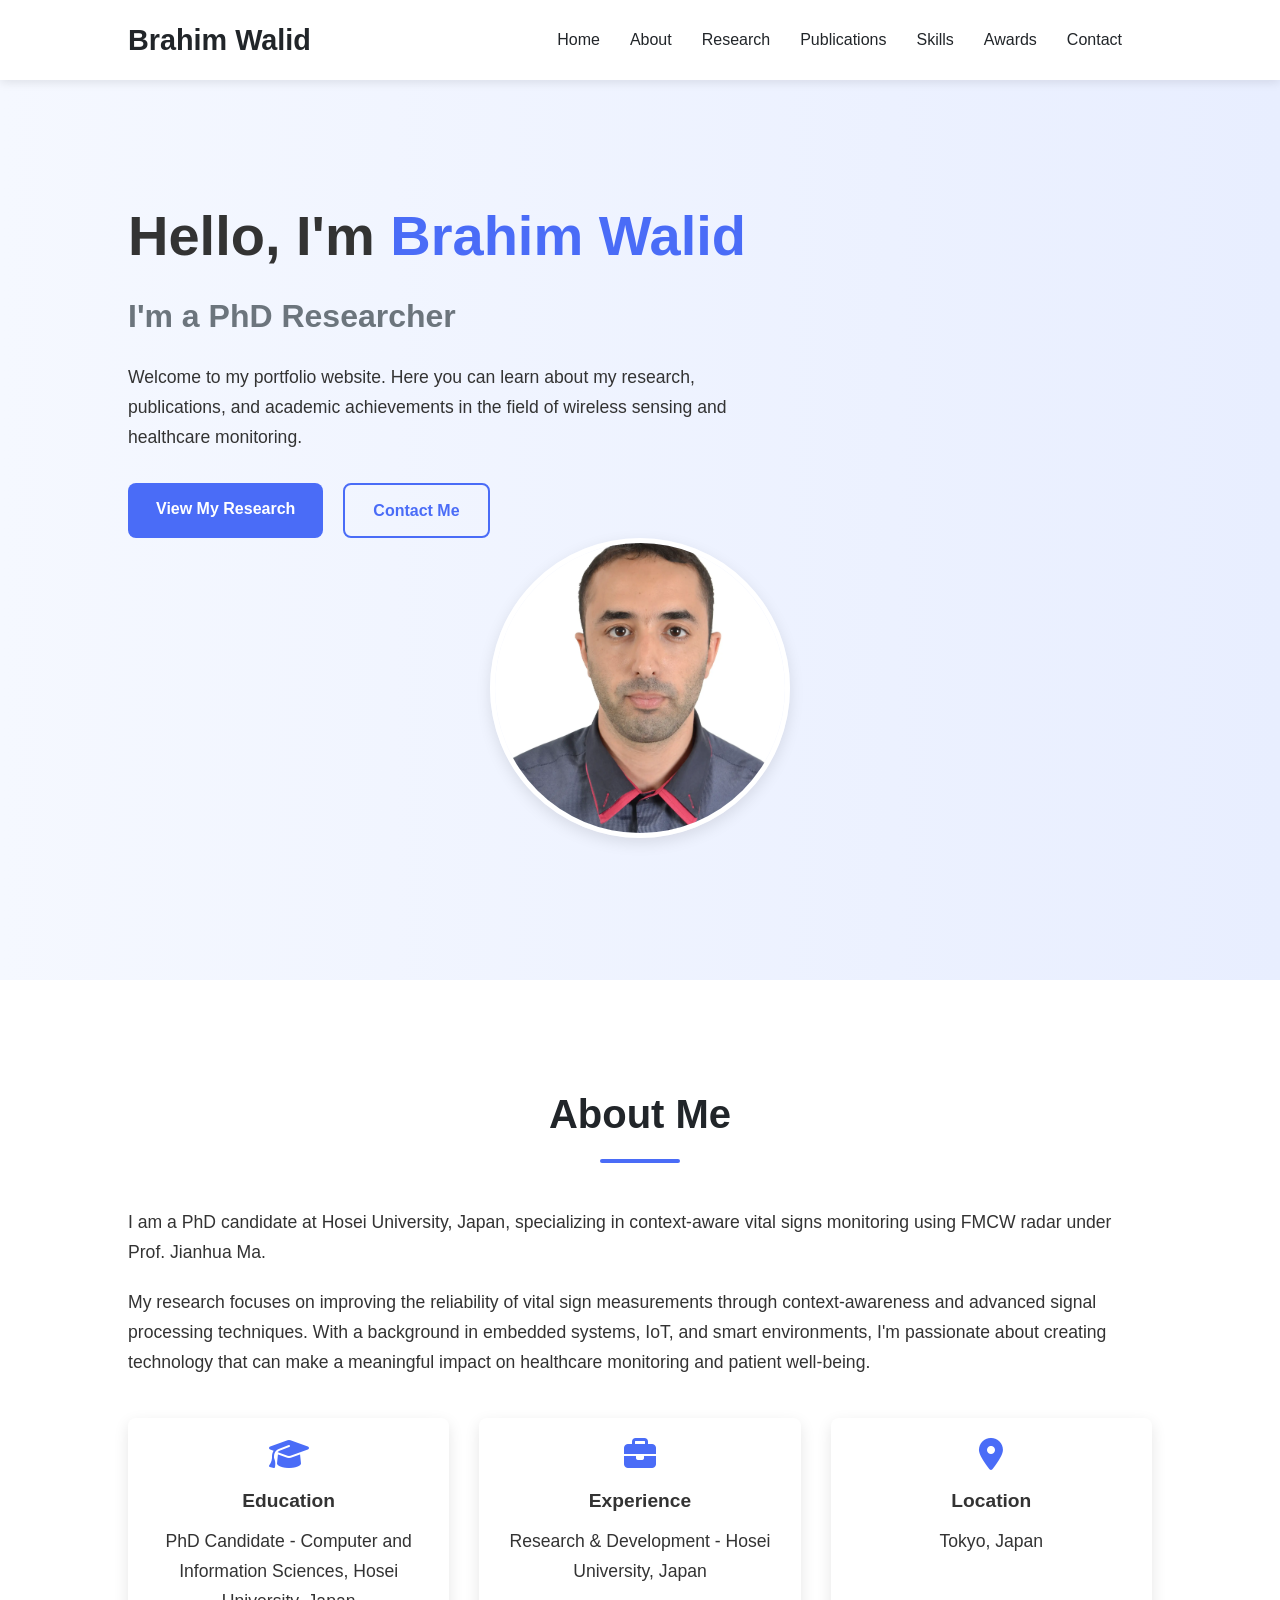
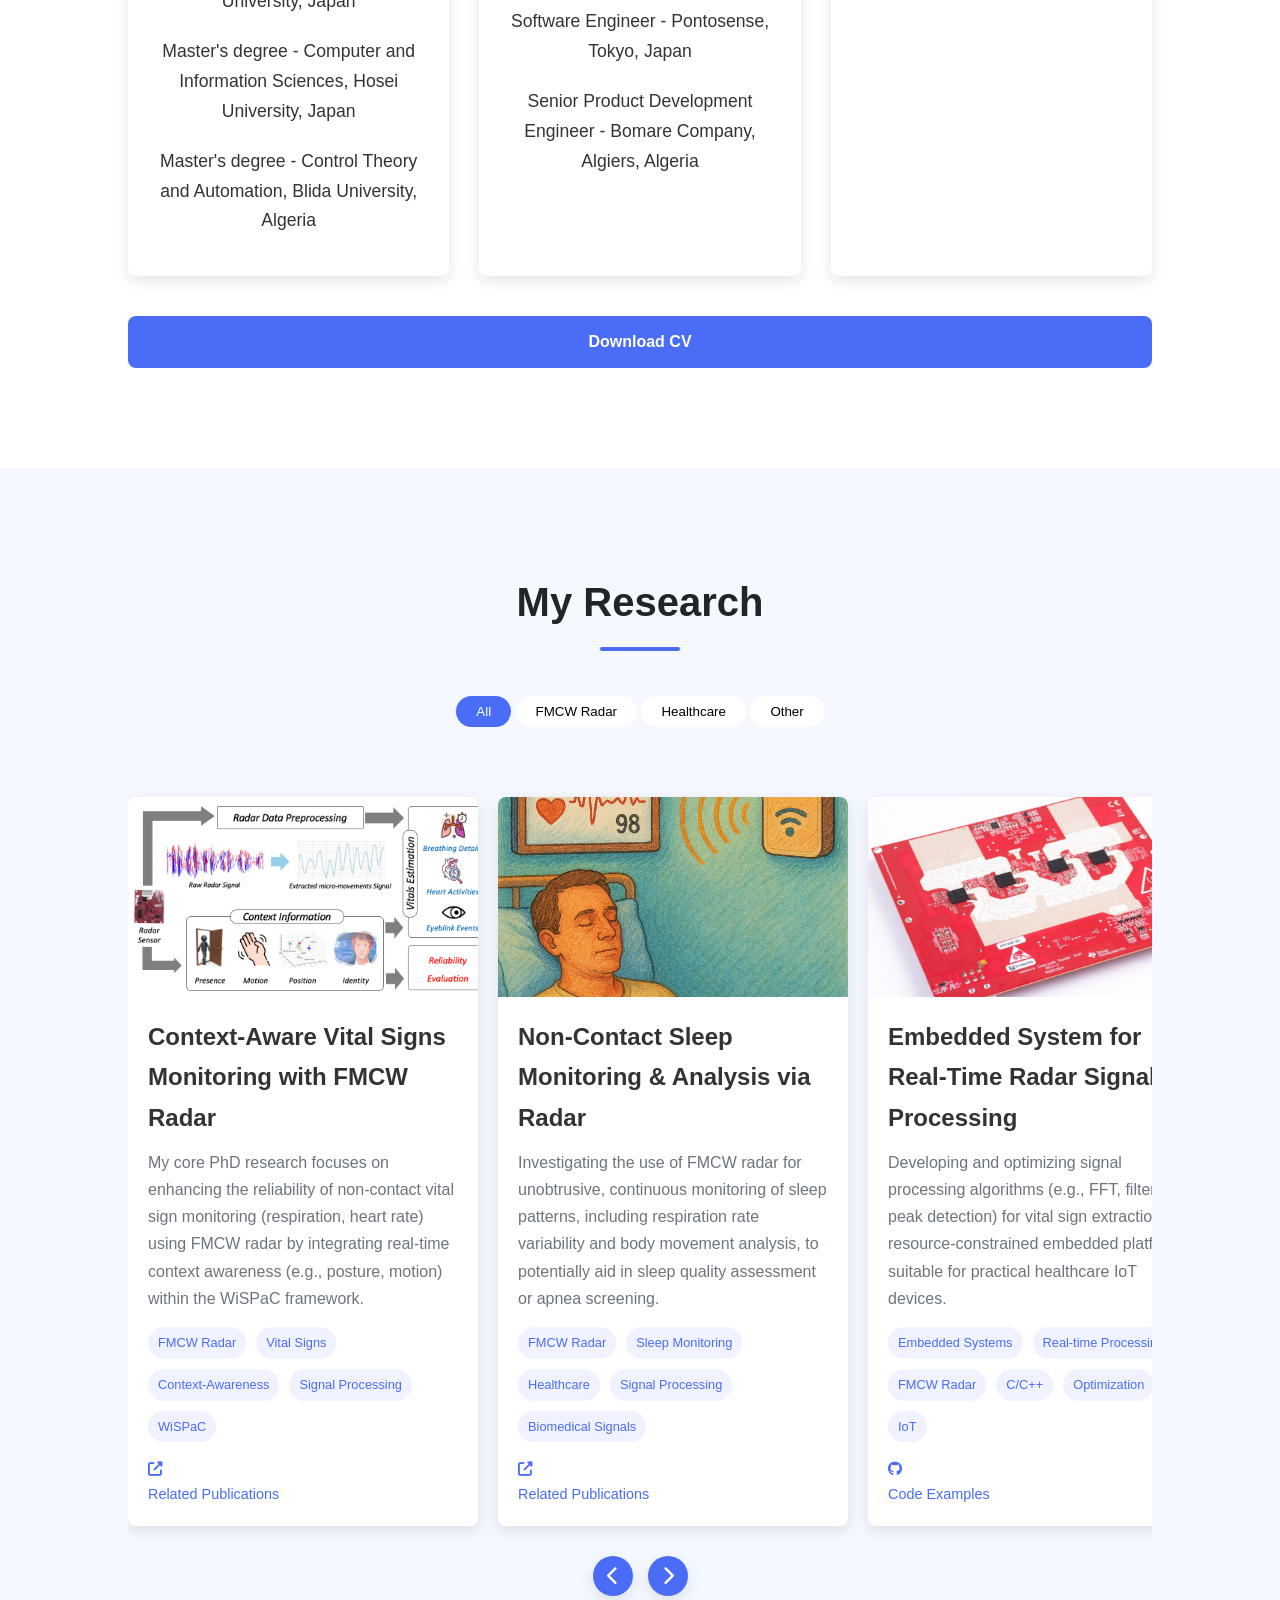
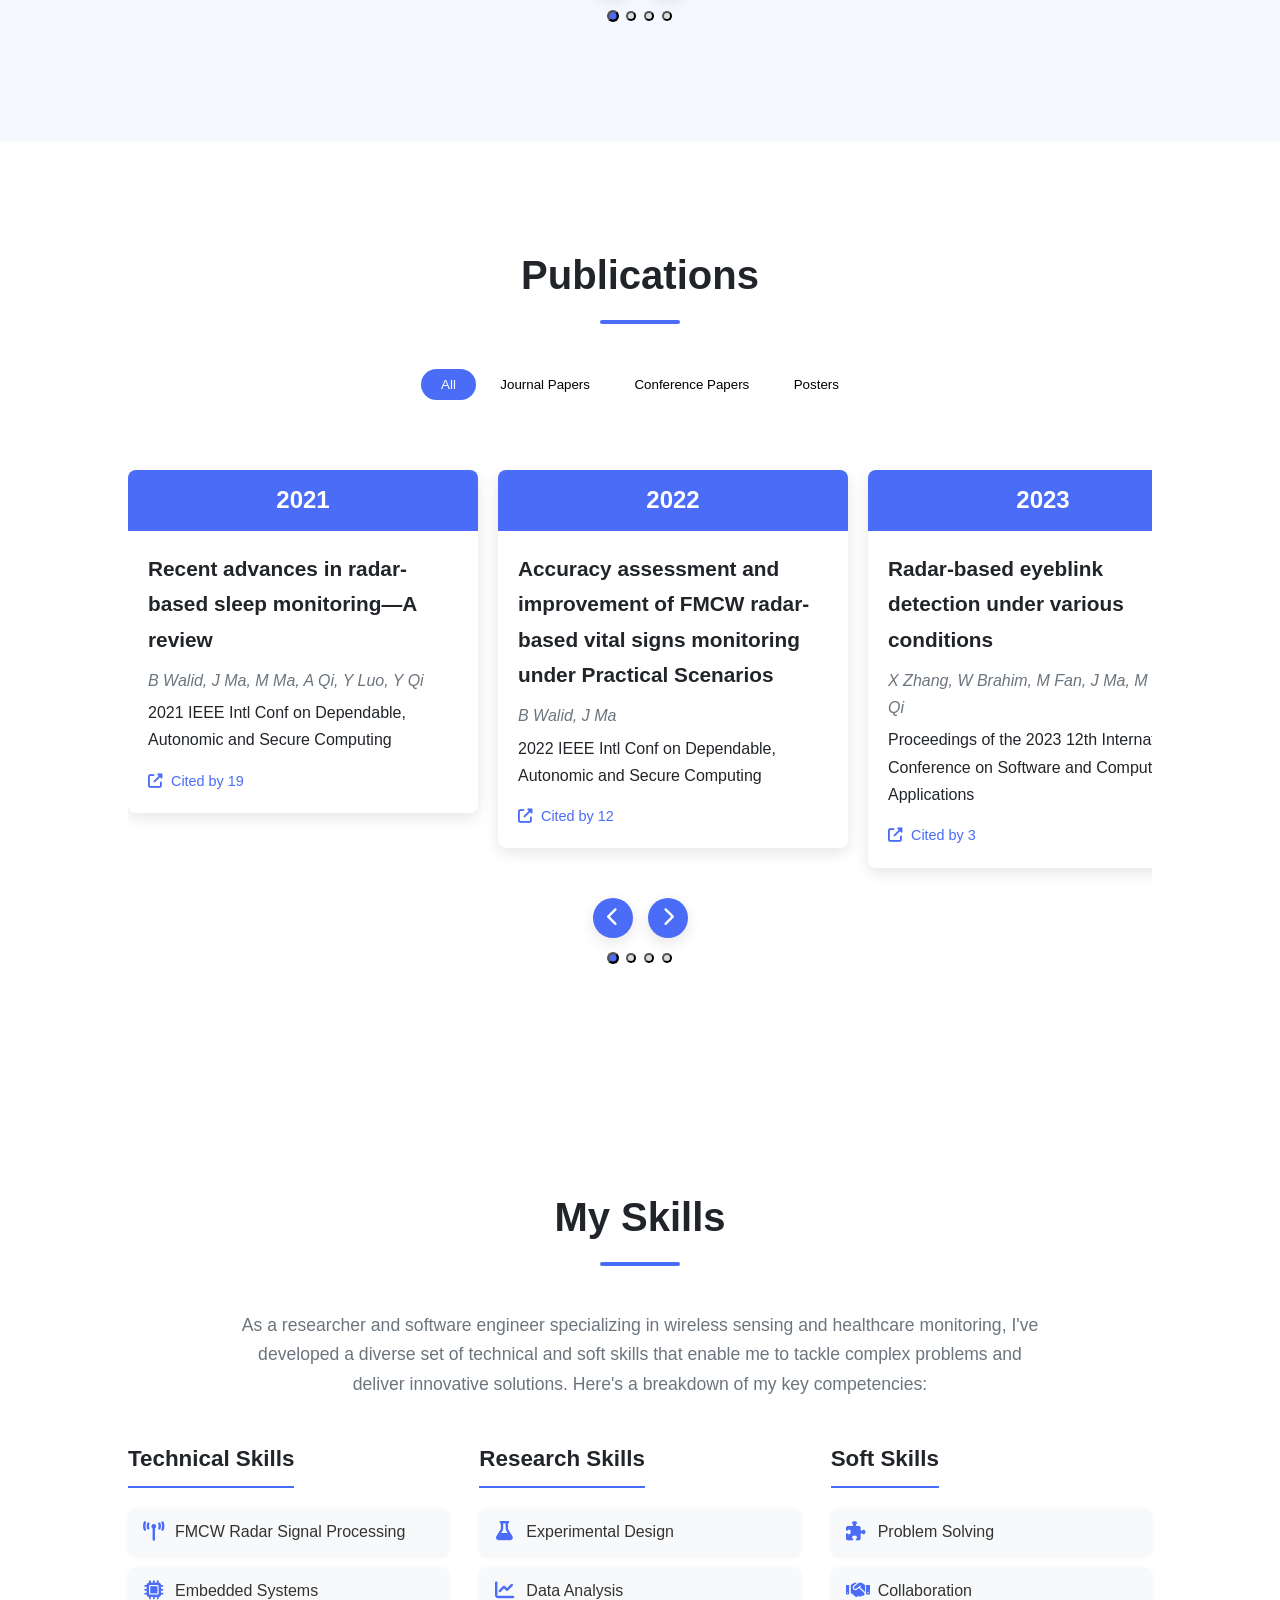
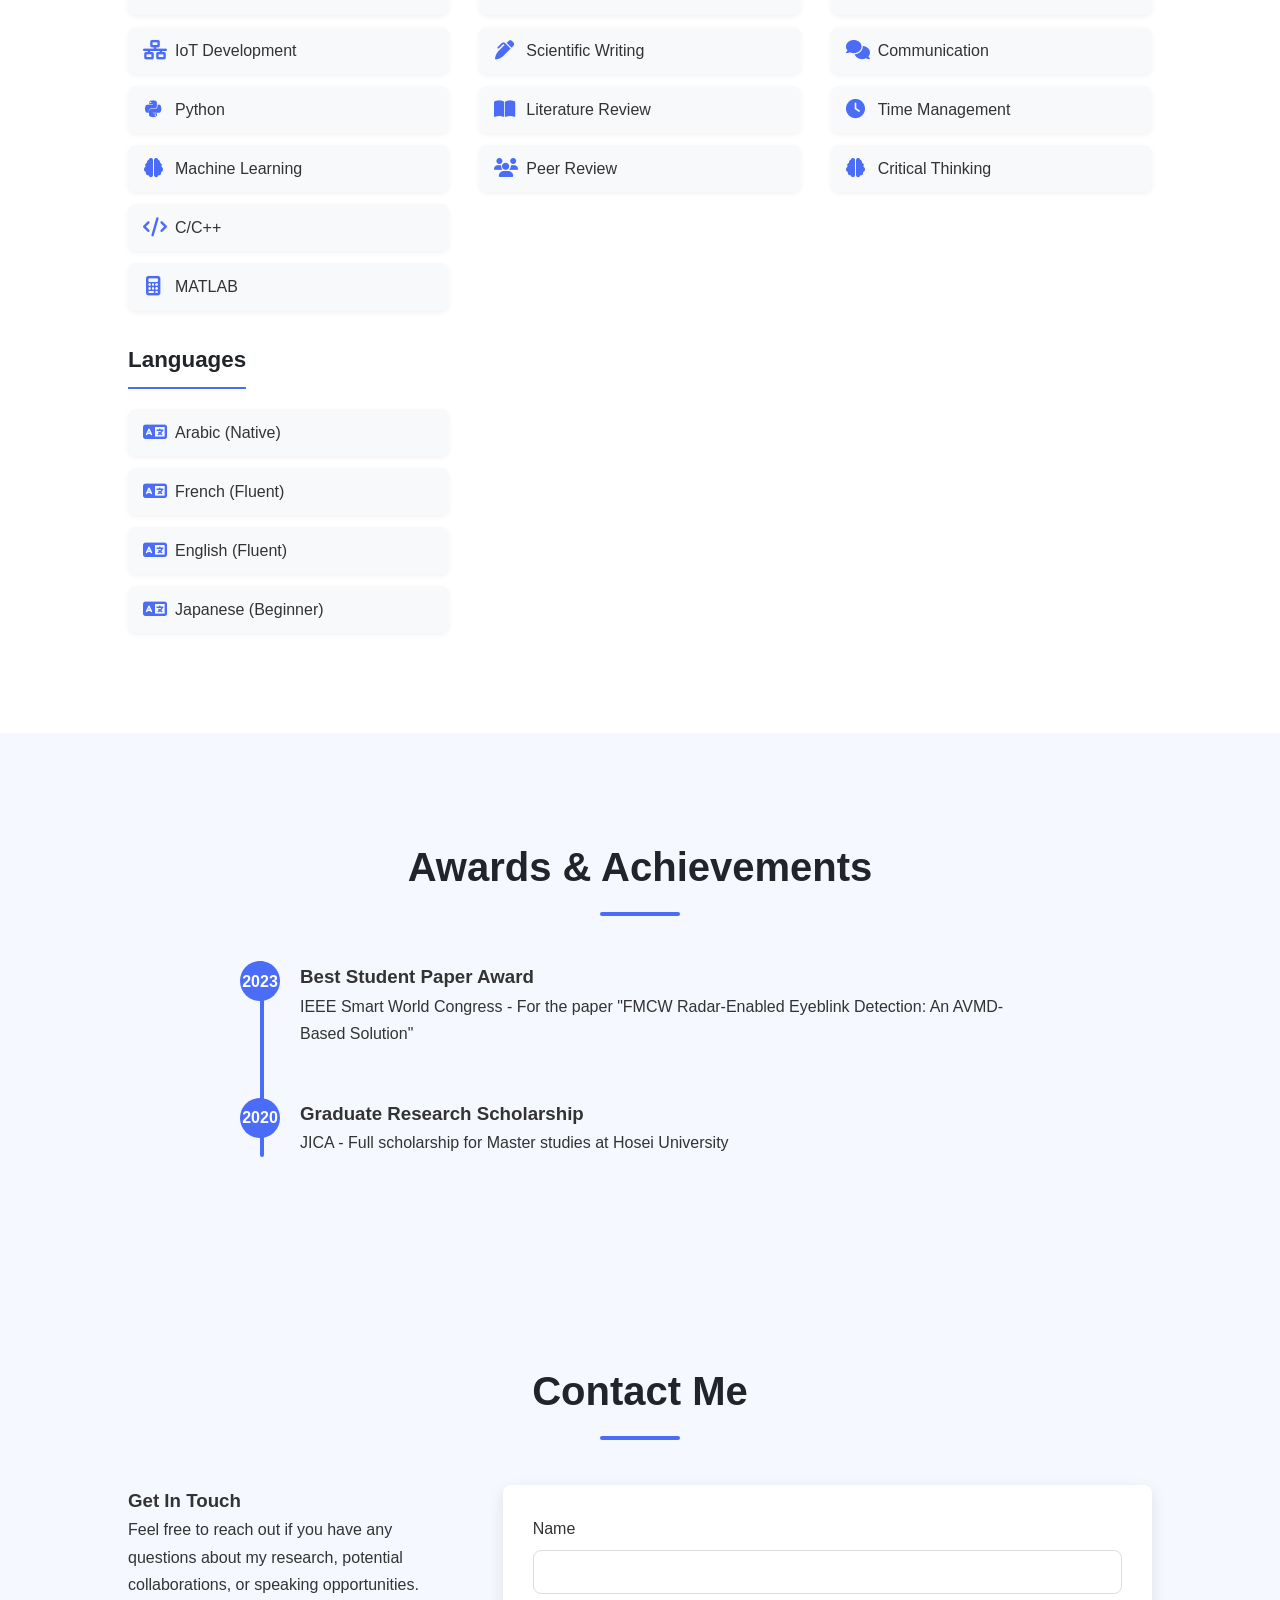
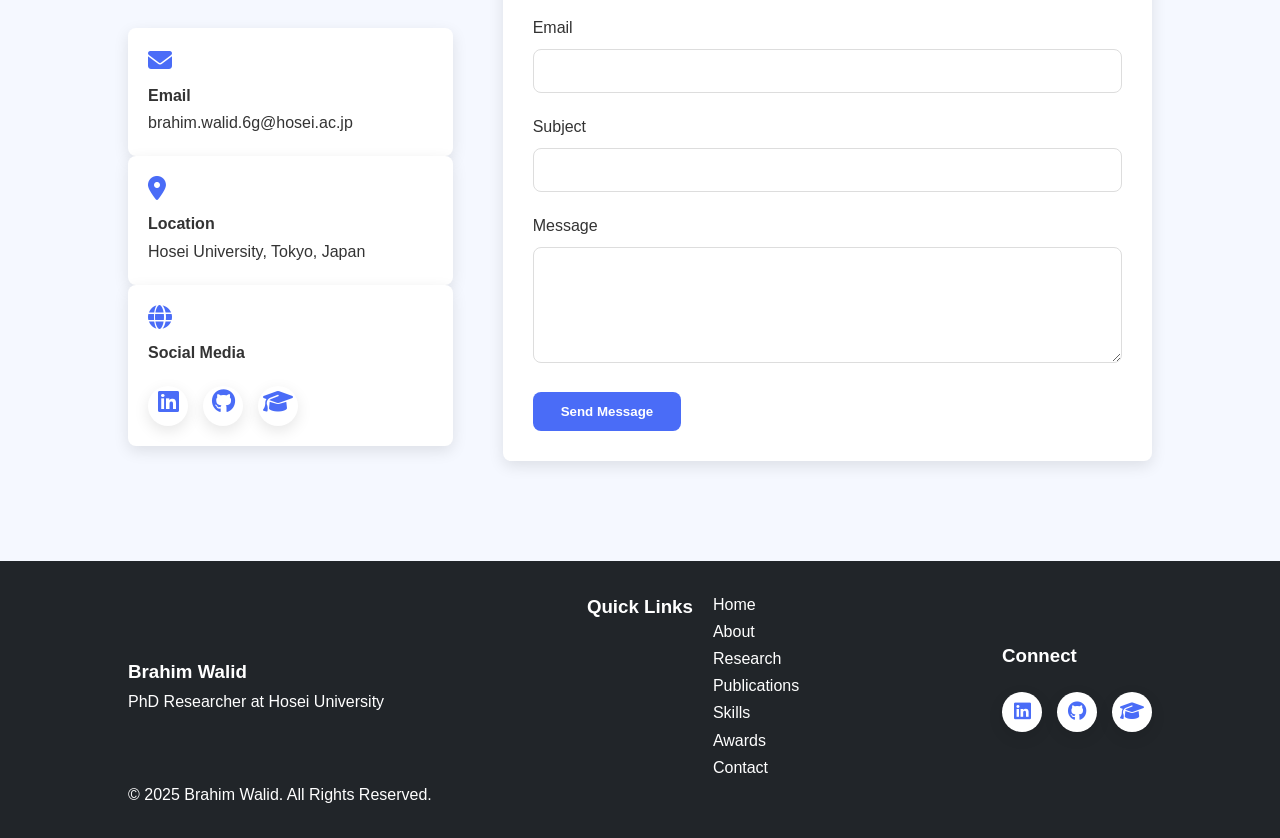
==== commit 1c83579b: "update" ====
--- a/index.html
+++ b/index.html
@@ -34,9 +34,6 @@
     <!-- Include Awards Section -->
     <div id="awards-container"></div>
 
-    <!-- Include Blog Section -->
-    <div id="blog-container"></div>
-
     <!-- Include Contact Section -->
     <div id="contact-container"></div>
 
@@ -53,21 +50,22 @@
                     <h3 data-lang="en">Quick Links</h3>
                     <h3 data-lang="ja">クイックリンク</h3>
                     <ul>
-                        <li><a href="#home">Home</a></li>
-                        <li><a href="#about">About</a></li>
-                        <li><a href="#research">Research</a></li>
-                        <li><a href="#publications">Publications</a></li>
-                        <li><a href="#contact">Contact</a></li>
-                    </ul>
+                    <li><a href="#home">Home</a></li>
+                    <li><a href="#about">About</a></li>
+                    <li><a href="#research">Research</a></li>
+                    <li><a href="#publications">Publications</a></li>
+                    <li><a href="#skills">Skills</a></li>
+                    <li><a href="#awards">Awards</a></li>
+                    <li><a href="#contact">Contact</a></li>
+                </ul>
                 </div>
                 <div class="footer-social">
                     <h3 data-lang="en">Connect</h3>
                     <h3 data-lang="ja">接続する</h3>
                     <div class="social-links">
-                        <a href="#" target="_blank"><i class="fab fa-linkedin"></i></a>
-                        <a href="#" target="_blank"><i class="fab fa-github"></i></a>
-                        <a href="#" target="_blank"><i class="fab fa-researchgate"></i></a>
-                        <a href="#" target="_blank"><i class="fab fa-google"></i></a>
+                        <a href="https://www.linkedin.com/in/brahim-walid-3a1030101/" target="_blank"><i class="fab fa-linkedin"></i></a>
+                        <a href="https://github.com/walidbrahim" target="_blank"><i class="fab fa-github"></i></a>
+                        <a href="https://scholar.google.com/citations?hl=en&user=SBGAeZkAAAAJ" target="_blank"><i class="fas fa-graduation-cap"></i></a>
                     </div>
                 </div>
             </div>
--- a/css/styles.css
+++ b/css/styles.css
@@ -39,6 +39,7 @@
     color: var(--text-color);
     background-color: var(--body-color);
     overflow-x: hidden;
+    padding-top: 80px;
 }
 
 a {
@@ -365,6 +366,9 @@
 }
 
 .project-img img {
+    width: 100%;
+    height: 100%;
+    object-fit: cover;
     transition: var(--transition);
 }
 
@@ -421,69 +425,77 @@
     background: white;
 }
 
+.skills-intro {
+    text-align: center;
+    margin-bottom: 40px;
+    max-width: 800px;
+    margin-left: auto;
+    margin-right: auto;
+}
+
+.skills-intro p {
+    font-size: 1.1rem;
+    color: var(--secondary-color);
+}
+
 .skills-content {
     display: grid;
-    grid-template-columns: repeat(2, 1fr);
-    gap: 50px;
+    grid-template-columns: repeat(auto-fit, minmax(250px, 1fr));
+    gap: 30px;
 }
 
 .skills-category h3 {
-    font-size: 1.8rem;
-    margin-bottom: 30px;
+    font-size: 1.4rem;
+    margin-bottom: 20px;
     color: var(--dark-color);
     position: relative;
+    padding-bottom: 8px;
+    border-bottom: 2px solid var(--primary-color);
     display: inline-block;
 }
 
 .skills-category h3::after {
-    content: '';
-    position: absolute;
-    bottom: -10px;
-    left: 0;
-    width: 50px;
-    height: 3px;
-    background: var(--primary-color);
-}
-
-.skills-grid {
-    display: grid;
-    grid-template-columns: repeat(2, 1fr);
-    gap: 25px;
+    display: none;
+}
+
+.skills-list {
+    display: flex;
+    flex-direction: column;
+    gap: 12px;
 }
 
 .skill-item {
-    padding: 20px;
+    display: flex;
+    align-items: center;
+    background: #f8f9fa;
+    padding: 10px 15px;
     border-radius: var(--border-radius);
-    box-shadow: var(--box-shadow);
-    transition: var(--transition);
+    box-shadow: 0 2px 5px rgba(0,0,0,0.05);
+    transition: background-color 0.3s ease;
 }
 
 .skill-item:hover {
-    transform: translateY(-5px);
+    background-color: #e9ecef;
+    transform: none;
 }
 
 .skill-icon {
-    font-size: 2rem;
-    color: var(--primary-color);
-    margin-bottom: 15px;
-}
-
-.skill-item h4 {
     font-size: 1.2rem;
-    margin-bottom: 10px;
-}
-
-.skill-bar {
-    height: 8px;
-    background: #e0e5ff;
-    border-radius: 4px;
-    overflow: hidden;
-}
-
-.skill-level {
-    height: 100%;
-    background: var(--primary-color);
-    border-radius: 4px;
+    color: var(--primary-color);
+    margin-right: 12px;
+    width: 20px;
+    text-align: center;
+}
+
+.skill-name {
+    font-weight: 500;
+    flex-grow: 1;
+}
+
+.skill-bar,
+.skill-level,
+.skill-progress {
+    display: none;
 }
 
 /* ===== CONTACT SECTION ===== */
@@ -728,10 +740,6 @@
         gap: 15px;
     }
     
-    .skills-grid {
-        grid-template-columns: 1fr;
-    }
-    
     .project-filters {
         flex-wrap: wrap;
     }
--- a/css/researcher.css
+++ b/css/researcher.css
@@ -22,12 +22,7 @@
     margin-bottom: 40px;
 }
 
-.publications-list {
-    display: flex;
-    flex-direction: column;
-    gap: 30px;
-}
-
+/* Restore basic visual styles for publication items */
 .publication-item {
     display: flex;
     background: white;
@@ -244,10 +239,9 @@
 
 /* ===== RESPONSIVE DESIGN FOR RESEARCHER SECTIONS ===== */
 @media screen and (max-width: 768px) {
-    .publication-item {
-        flex-direction: column;
-    }
-    
+    /* Remove conflicting rule for flex-direction if it exists */
+    /* .publication-item { flex-direction: column; } */
+
     .publication-year {
         width: 100%;
         padding: 10px;
@@ -266,8 +260,4 @@
         height: 30px;
         font-size: 0.8rem;
     }
-    
-    .blog-grid {
-        grid-template-columns: 1fr;
-    }
-}
+}
--- a/css/carousel.css
+++ b/css/carousel.css
@@ -118,3 +118,10 @@
         width: 260px;
     }
 }
+
+/* Remove or comment out skills-specific carousel styles */
+/* .skills .carousel-container { ... } */
+/* .skills .carousel-track { ... } */
+/* .skills .carousel-item { ... } */
+/* .skills .carousel-nav { ... } */
+/* .skills .carousel-indicators { ... } */
--- a/css/language.css
+++ b/css/language.css
@@ -31,3 +31,37 @@
         padding: 10px;
     }
 }
+
+/* Language Switcher Styles */
+
+#language-toggle {
+    display: none; /* Hide the button for now */
+    background: none;
+    border: 1px solid var(--primary-color);
+    color: var(--primary-color);
+    padding: 5px 10px;
+    border-radius: 20px;
+    cursor: pointer;
+    font-weight: 500;
+    transition: var(--transition);
+    margin-left: 10px;
+}
+
+#language-toggle:hover {
+    background: var(--primary-color);
+    color: white;
+}
+
+[data-lang="en"],
+[data-lang="ja"] {
+    /* Default display managed by JS */
+}
+
+/* Responsive adjustments if needed */
+@media screen and (max-width: 768px) {
+    #language-toggle {
+        margin-left: 0;
+        margin-top: 15px;
+        width: 100px; /* Give it some width in mobile nav */
+    }
+}
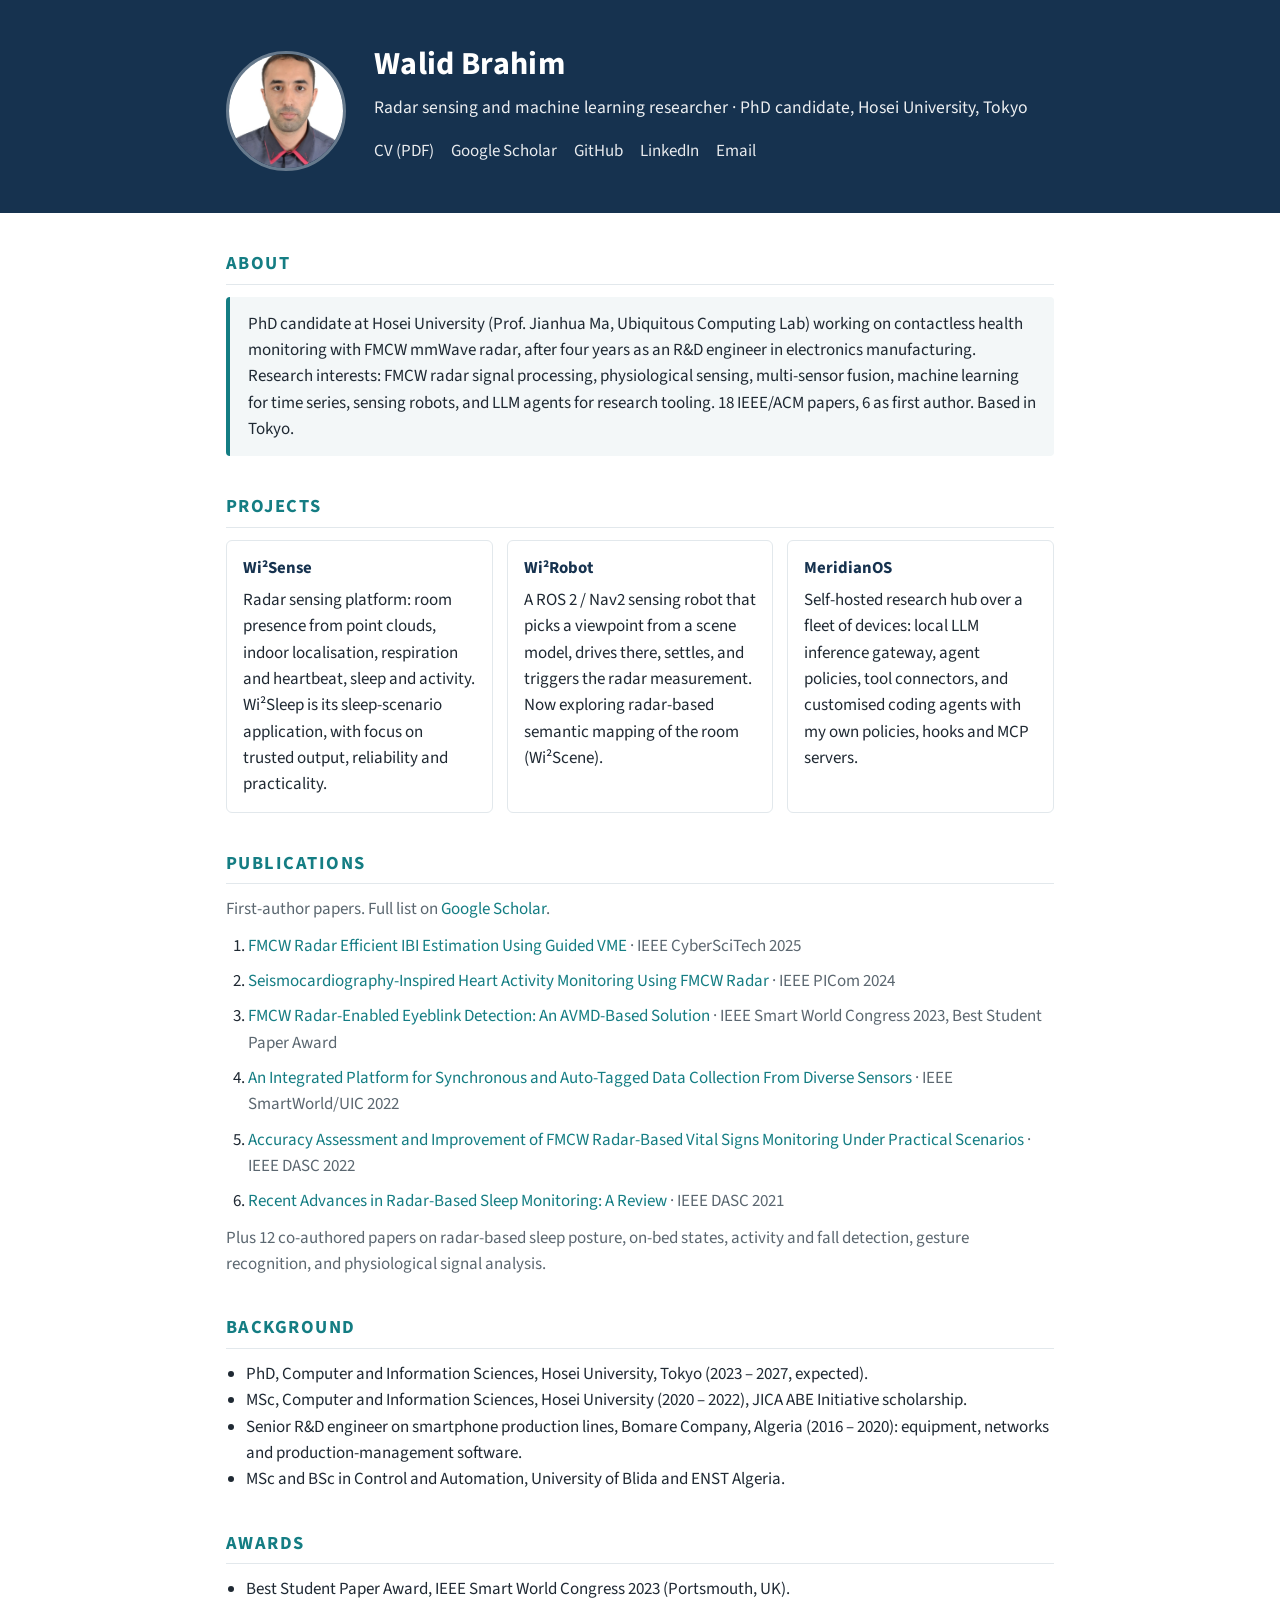
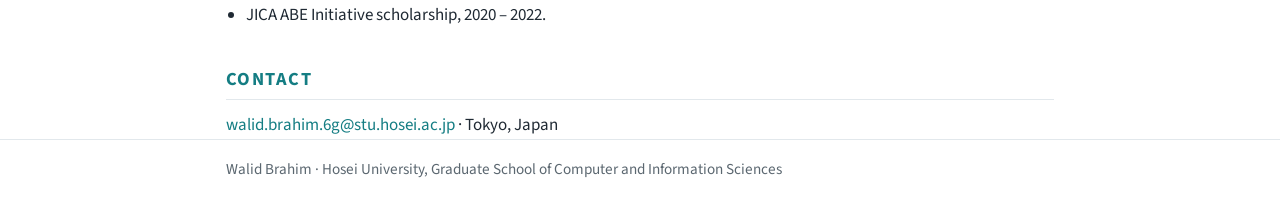
==== commit 984c36ef: "Replace the section-loader shell with one static page: bio, projects, first-author publications with" ====
--- a/index.html
+++ b/index.html
@@ -1,83 +1,126 @@
 <!DOCTYPE html>
 <html lang="en">
 <head>
-    <meta charset="UTF-8">
-    <meta name="viewport" content="width=device-width, initial-scale=1.0">
-    <title>Brahim Walid - PhD Researcher</title>
-    <link rel="stylesheet" href="css/styles.css">
-    <link rel="stylesheet" href="css/researcher.css">
-    <link rel="stylesheet" href="css/carousel.css">
-    <link rel="stylesheet" href="css/profile.css">
-    <link rel="stylesheet" href="css/language.css">
-    <link rel="stylesheet" href="https://cdnjs.cloudflare.com/ajax/libs/font-awesome/6.4.0/css/all.min.css">
-    <meta name="description" content="Professional portfolio of Brahim Walid, PhD Candidate at Hosei University specializing in context-aware vital signs monitoring using FMCW radar">
+<meta charset="utf-8">
+<meta name="viewport" content="width=device-width, initial-scale=1">
+<title>Walid Brahim</title>
+<meta name="description" content="Walid Brahim: radar sensing and machine learning researcher, PhD candidate at Hosei University, Tokyo. Contactless health monitoring with FMCW mmWave radar, sensing robots, LLM agents for research tooling.">
+<link rel="preconnect" href="https://fonts.googleapis.com">
+<link href="https://fonts.googleapis.com/css2?family=Source+Sans+3:wght@400;600;700&display=swap" rel="stylesheet">
+<style>
+:root{--ink:#16324F;--teal:#147D83;--bg:#ffffff;--fg:#1f2933;--muted:#5b6770;--panel:#f3f7f8;--line:#e2e8ec}
+@media (prefers-color-scheme:dark){:root:not([data-theme="light"]){--ink:#0f2238;--teal:#4fb3b9;--bg:#121619;--fg:#e6ebee;--muted:#9aa6ae;--panel:#1b2227;--line:#2a343b}}
+:root[data-theme="dark"]{--ink:#0f2238;--teal:#4fb3b9;--bg:#121619;--fg:#e6ebee;--muted:#9aa6ae;--panel:#1b2227;--line:#2a343b}
+*{box-sizing:border-box}
+body{margin:0;background:var(--bg);color:var(--fg);font-family:"Source Sans 3","Source Sans Pro",system-ui,-apple-system,Segoe UI,Helvetica,Arial,sans-serif;font-size:17px;line-height:1.55}
+a{color:var(--teal);text-decoration:none}a:hover{text-decoration:underline}
+.wrap{max-width:860px;margin:0 auto;padding:0 16px}
+header{background:var(--ink);color:#fff;padding:40px 0 32px}
+header .wrap{display:flex;gap:28px;align-items:center;flex-wrap:wrap}
+header img{width:120px;height:120px;border-radius:50%;object-fit:cover;border:3px solid rgba(255,255,255,.35)}
+header h1{margin:0 0 4px;font-size:2rem;font-weight:700;letter-spacing:.01em}
+header .role{margin:0 0 12px;font-size:1.1rem;opacity:.92}
+header .links a{color:#fff;opacity:.9;margin-right:14px;white-space:nowrap}
+header .links a:hover{opacity:1}
+main{padding:8px 0 48px}
+section{margin-top:36px}
+h2{font-size:1.15rem;text-transform:uppercase;letter-spacing:.08em;color:var(--teal);margin:0 0 12px;padding-bottom:6px;border-bottom:1px solid var(--line)}
+.panel{background:var(--panel);border-left:4px solid var(--teal);padding:14px 18px;border-radius:4px}
+.cards{display:grid;grid-template-columns:repeat(auto-fit,minmax(240px,1fr));gap:14px}
+.card{border:1px solid var(--line);border-radius:6px;padding:14px 16px;background:var(--bg)}
+.card h3{margin:0 0 6px;font-size:1.05rem;color:var(--ink)}
+@media (prefers-color-scheme:dark){:root:not([data-theme="light"]) .card h3{color:#cfe6e8}}
+.card p{margin:0;color:var(--fg)}
+ol.pubs{padding-left:22px;margin:0}
+ol.pubs li{margin-bottom:9px}
+ol.pubs .venue{color:var(--muted)}
+ul.plain{padding-left:20px;margin:0}
+.muted{color:var(--muted)}
+footer{border-top:1px solid var(--line);padding:18px 0 28px;color:var(--muted);font-size:.95rem}
+</style>
 </head>
 <body>
-    <!-- Include Header Section -->
-    <div id="header-container"></div>
+<header>
+  <div class="wrap">
+    <img src="assets/profile.jpg" alt="Portrait of Walid Brahim">
+    <div>
+      <h1>Walid Brahim</h1>
+      <p class="role">Radar sensing and machine learning researcher · PhD candidate, Hosei University, Tokyo</p>
+      <p class="links">
+        <a href="cv/Walid_Brahim_CV_A_web.pdf">CV (PDF)</a>
+        <a href="https://scholar.google.com/citations?user=SBGAeZkAAAAJ">Google Scholar</a>
+        <a href="https://github.com/walidbrahim">GitHub</a>
+        <a href="https://www.linkedin.com/in/brahim-walid-3a1030101">LinkedIn</a>
+        <a href="mailto:walid.brahim.6g@stu.hosei.ac.jp">Email</a>
+      </p>
+    </div>
+  </div>
+</header>
 
-    <!-- Include Hero Section -->
-    <div id="hero-container"></div>
+<main class="wrap">
+  <section id="about">
+    <h2>About</h2>
+    <div class="panel">
+      <p style="margin:0">PhD candidate at Hosei University (Prof. Jianhua Ma, Ubiquitous Computing Lab) working on contactless health monitoring with FMCW mmWave radar, after four years as an R&amp;D engineer in electronics manufacturing. Research interests: FMCW radar signal processing, physiological sensing, multi-sensor fusion, machine learning for time series, sensing robots, and LLM agents for research tooling. 18 IEEE/ACM papers, 6 as first author. Based in Tokyo.</p>
+    </div>
+  </section>
 
-    <!-- Include About Section -->
-    <div id="about-container"></div>
+  <section id="projects">
+    <h2>Projects</h2>
+    <div class="cards">
+      <div class="card">
+        <h3>Wi²Sense</h3>
+        <p>Radar sensing platform: room presence from point clouds, indoor localisation, respiration and heartbeat, sleep and activity. Wi²Sleep is its sleep-scenario application, with focus on trusted output, reliability and practicality.</p>
+      </div>
+      <div class="card">
+        <h3>Wi²Robot</h3>
+        <p>A ROS 2 / Nav2 sensing robot that picks a viewpoint from a scene model, drives there, settles, and triggers the radar measurement. Now exploring radar-based semantic mapping of the room (Wi²Scene).</p>
+      </div>
+      <div class="card">
+        <h3>MeridianOS</h3>
+        <p>Self-hosted research hub over a fleet of devices: local LLM inference gateway, agent policies, tool connectors, and customised coding agents with my own policies, hooks and MCP servers.</p>
+      </div>
+    </div>
+  </section>
 
-    <!-- Include Research Section -->
-    <div id="research-container"></div>
+  <section id="publications">
+    <h2>Publications</h2>
+    <p class="muted" style="margin:0 0 10px">First-author papers. Full list on <a href="https://scholar.google.com/citations?user=SBGAeZkAAAAJ">Google Scholar</a>.</p>
+    <ol class="pubs">
+      <li><a href="https://doi.org/10.1109/cyberscitech68397.2025.00133">FMCW Radar Efficient IBI Estimation Using Guided VME</a> <span class="venue">· IEEE CyberSciTech 2025</span></li>
+      <li><a href="https://doi.org/10.1109/picom64201.2024.00007">Seismocardiography-Inspired Heart Activity Monitoring Using FMCW Radar</a> <span class="venue">· IEEE PICom 2024</span></li>
+      <li><a href="https://doi.org/10.1109/swc57546.2023.10448750">FMCW Radar-Enabled Eyeblink Detection: An AVMD-Based Solution</a> <span class="venue">· IEEE Smart World Congress 2023, Best Student Paper Award</span></li>
+      <li><a href="https://doi.org/10.1109/smartworld-uic-atc-scalcom-digitaltwin-pricomp-metaverse56740.2022.00118">An Integrated Platform for Synchronous and Auto-Tagged Data Collection From Diverse Sensors</a> <span class="venue">· IEEE SmartWorld/UIC 2022</span></li>
+      <li><a href="https://doi.org/10.1109/dasc/picom/cbdcom/cy55231.2022.9927992">Accuracy Assessment and Improvement of FMCW Radar-Based Vital Signs Monitoring Under Practical Scenarios</a> <span class="venue">· IEEE DASC 2022</span></li>
+      <li><a href="https://doi.org/10.1109/dasc-picom-cbdcom-cyberscitech52372.2021.00125">Recent Advances in Radar-Based Sleep Monitoring: A Review</a> <span class="venue">· IEEE DASC 2021</span></li>
+    </ol>
+    <p class="muted" style="margin:10px 0 0">Plus 12 co-authored papers on radar-based sleep posture, on-bed states, activity and fall detection, gesture recognition, and physiological signal analysis.</p>
+  </section>
 
-    <!-- Include Publications Section -->
-    <div id="publications-container"></div>
+  <section id="background">
+    <h2>Background</h2>
+    <ul class="plain">
+      <li>PhD, Computer and Information Sciences, Hosei University, Tokyo (2023 – 2027, expected).</li>
+      <li>MSc, Computer and Information Sciences, Hosei University (2020 – 2022), JICA ABE Initiative scholarship.</li>
+      <li>Senior R&amp;D engineer on smartphone production lines, Bomare Company, Algeria (2016 – 2020): equipment, networks and production-management software.</li>
+      <li>MSc and BSc in Control and Automation, University of Blida and ENST Algeria.</li>
+    </ul>
+  </section>
 
-    <!-- Include Skills Section -->
-    <div id="skills-container"></div>
+  <section id="awards">
+    <h2>Awards</h2>
+    <ul class="plain">
+      <li>Best Student Paper Award, IEEE Smart World Congress 2023 (Portsmouth, UK).</li>
+      <li>JICA ABE Initiative scholarship, 2020 – 2022.</li>
+    </ul>
+  </section>
 
-    <!-- Include Awards Section -->
-    <div id="awards-container"></div>
+  <section id="contact">
+    <h2>Contact</h2>
+    <p style="margin:0"><a href="mailto:walid.brahim.6g@stu.hosei.ac.jp">walid.brahim.6g@stu.hosei.ac.jp</a> · Tokyo, Japan</p>
+  </section>
+</main>
 
-    <!-- Include Contact Section -->
-    <div id="contact-container"></div>
-
-    <!-- Include Footer Section -->
-    <footer>
-        <div class="container">
-            <div class="footer-content">
-                <div class="footer-logo">
-                    <h3>Brahim Walid</h3>
-                    <p data-lang="en">PhD Researcher at Hosei University</p>
-                    <p data-lang="ja">法政大学博士課程研究員</p>
-                </div>
-                <div class="footer-links">
-                    <h3 data-lang="en">Quick Links</h3>
-                    <h3 data-lang="ja">クイックリンク</h3>
-                    <ul>
-                    <li><a href="#home">Home</a></li>
-                    <li><a href="#about">About</a></li>
-                    <li><a href="#research">Research</a></li>
-                    <li><a href="#publications">Publications</a></li>
-                    <li><a href="#skills">Skills</a></li>
-                    <li><a href="#awards">Awards</a></li>
-                    <li><a href="#contact">Contact</a></li>
-                </ul>
-                </div>
-                <div class="footer-social">
-                    <h3 data-lang="en">Connect</h3>
-                    <h3 data-lang="ja">接続する</h3>
-                    <div class="social-links">
-                        <a href="https://www.linkedin.com/in/brahim-walid-3a1030101/" target="_blank"><i class="fab fa-linkedin"></i></a>
-                        <a href="https://github.com/walidbrahim" target="_blank"><i class="fab fa-github"></i></a>
-                        <a href="https://scholar.google.com/citations?hl=en&user=SBGAeZkAAAAJ" target="_blank"><i class="fas fa-graduation-cap"></i></a>
-                    </div>
-                </div>
-            </div>
-            <div class="footer-bottom">
-                <p>&copy; 2025 Brahim Walid. All Rights Reserved.</p>
-            </div>
-        </div>
-    </footer>
-
-    <script src="js/script.js"></script>
-    <script src="js/carousel.js"></script>
-    <script src="js/language.js"></script>
-    <script src="js/section-loader.js"></script>
+<footer><div class="wrap">Walid Brahim · Hosei University, Graduate School of Computer and Information Sciences</div></footer>
 </body>
 </html>
